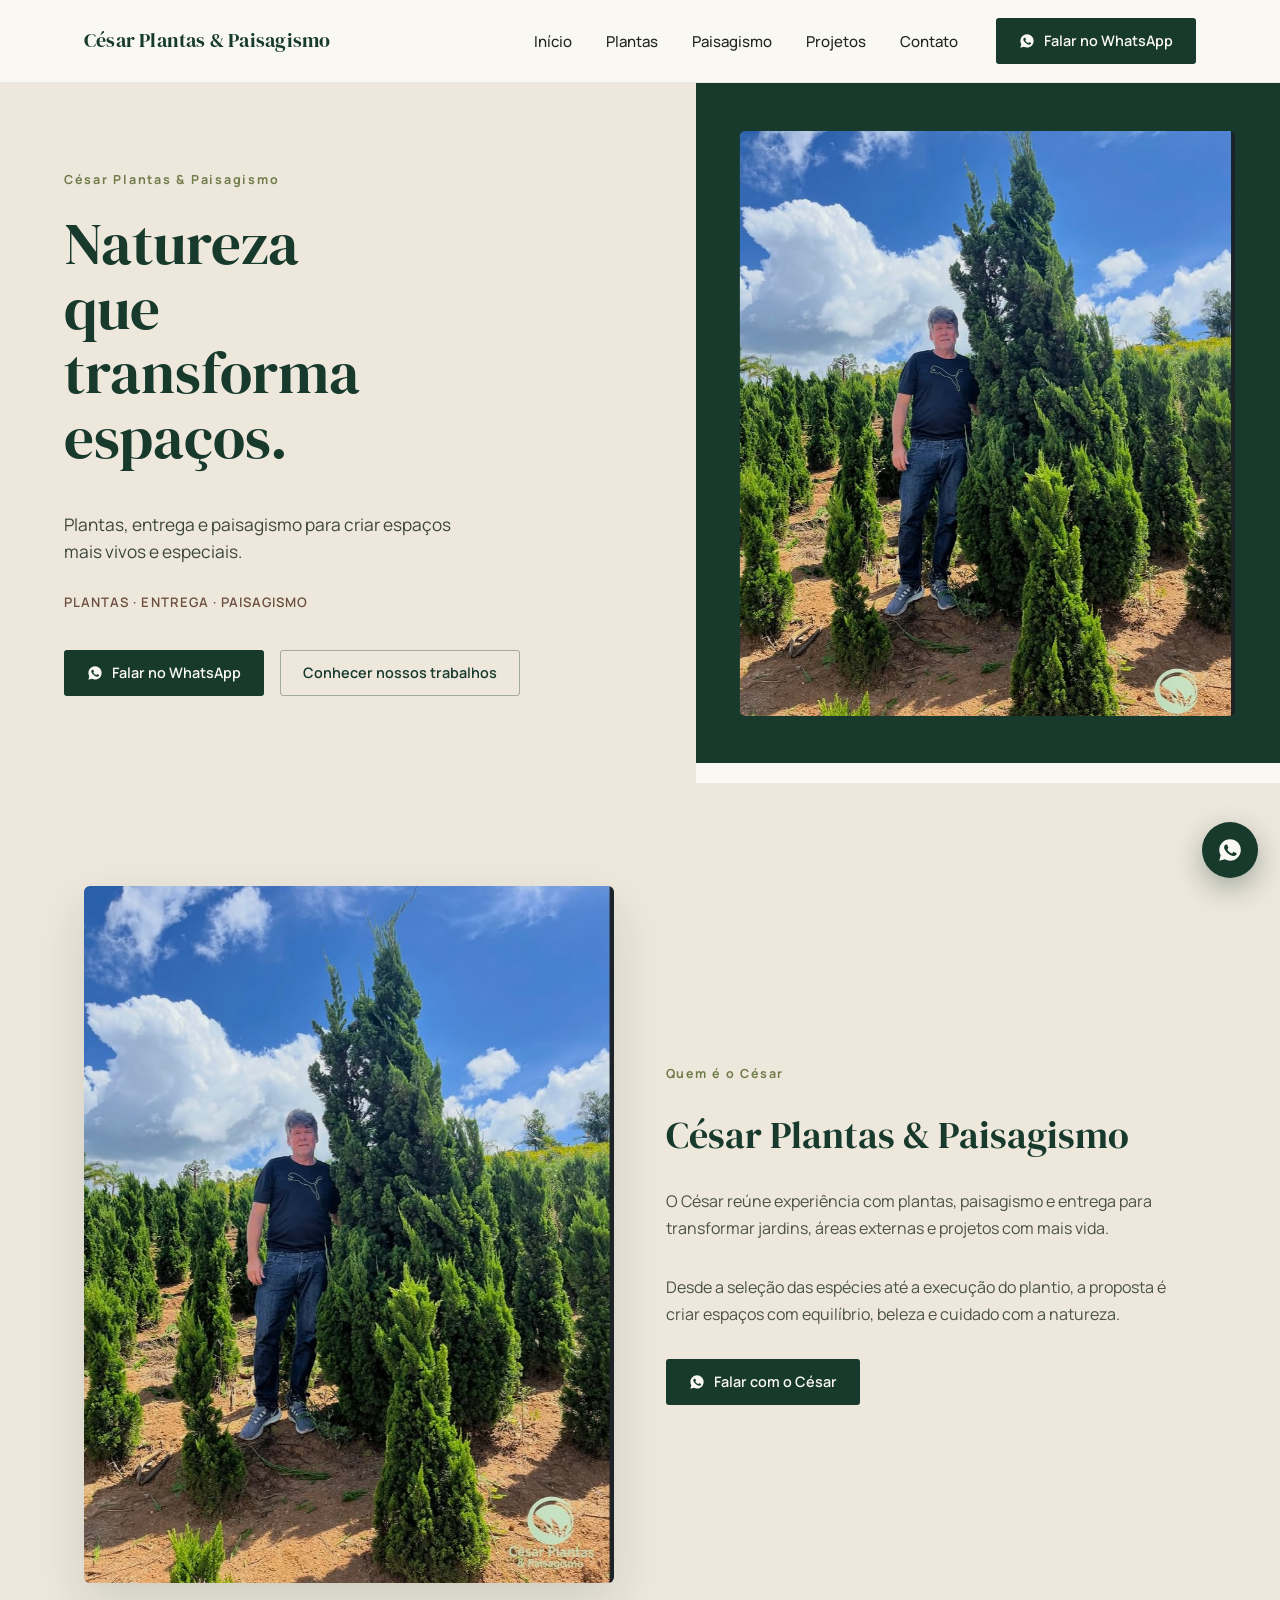
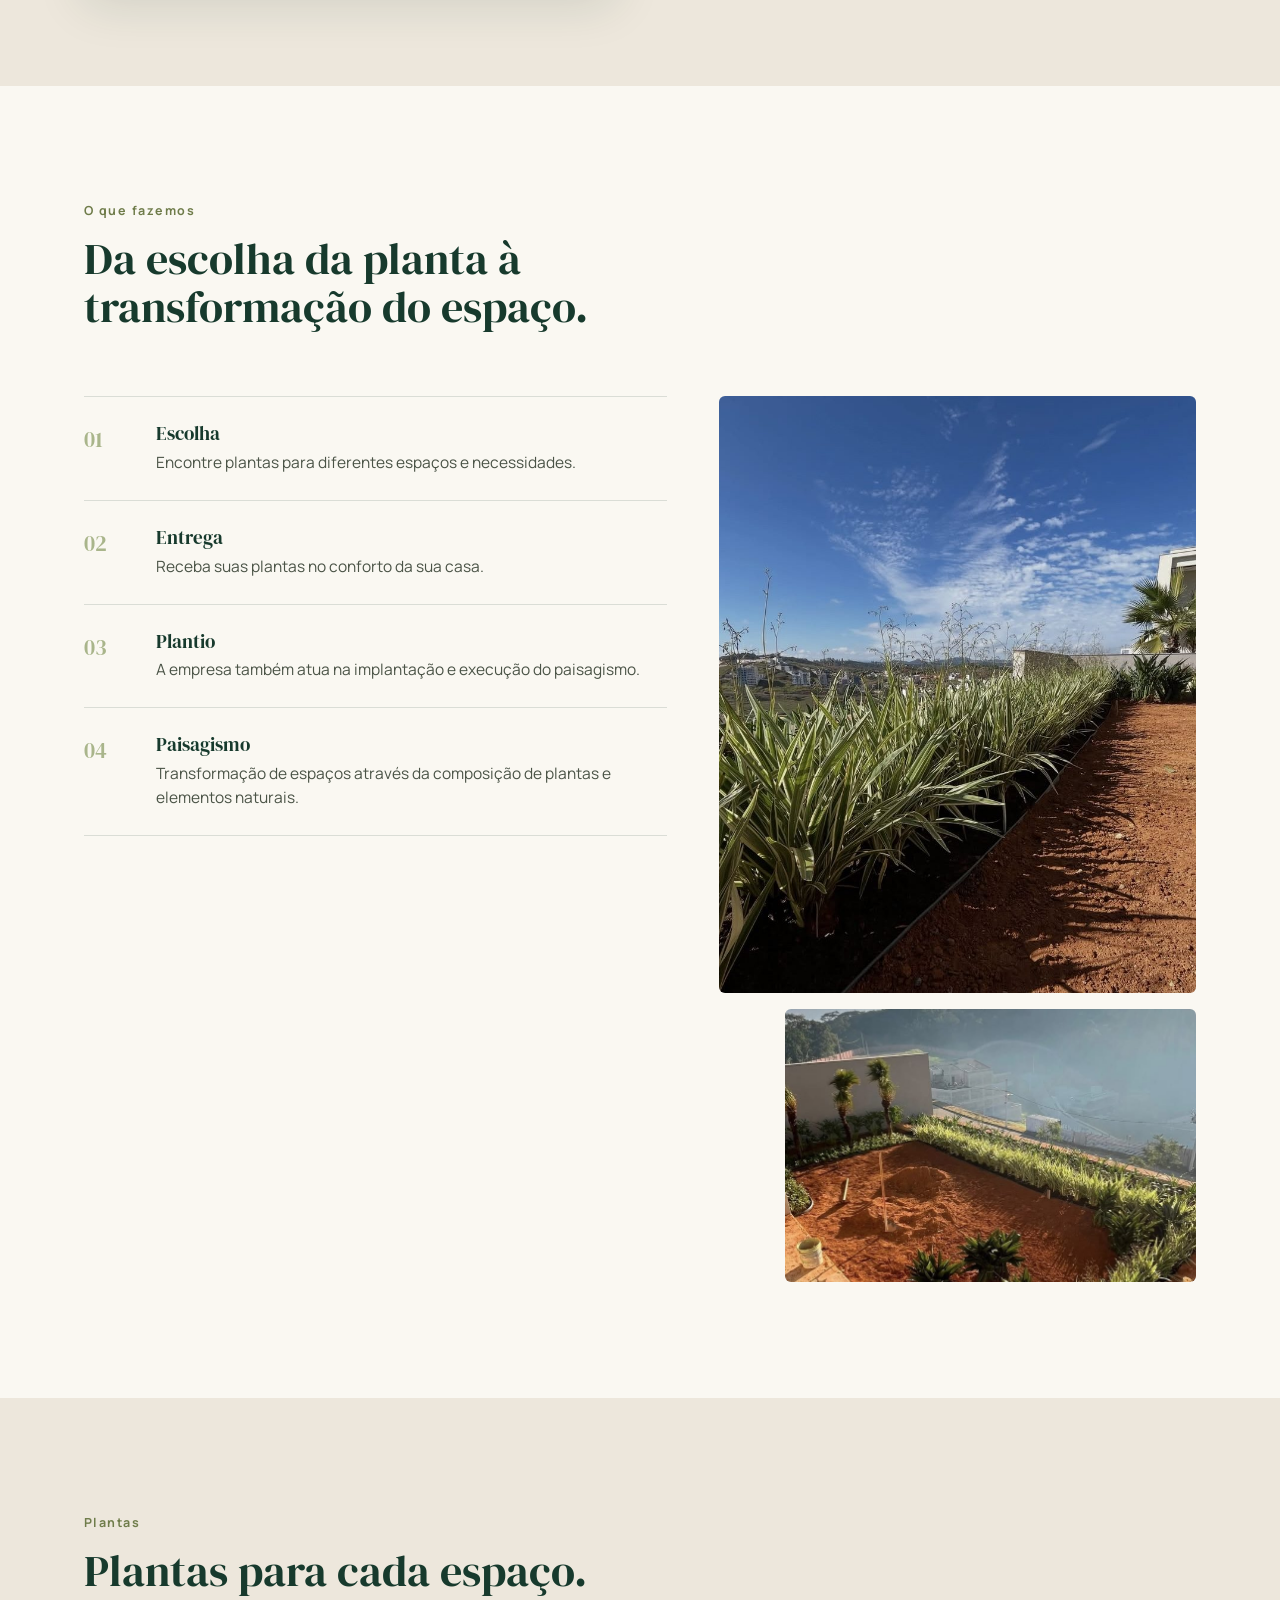
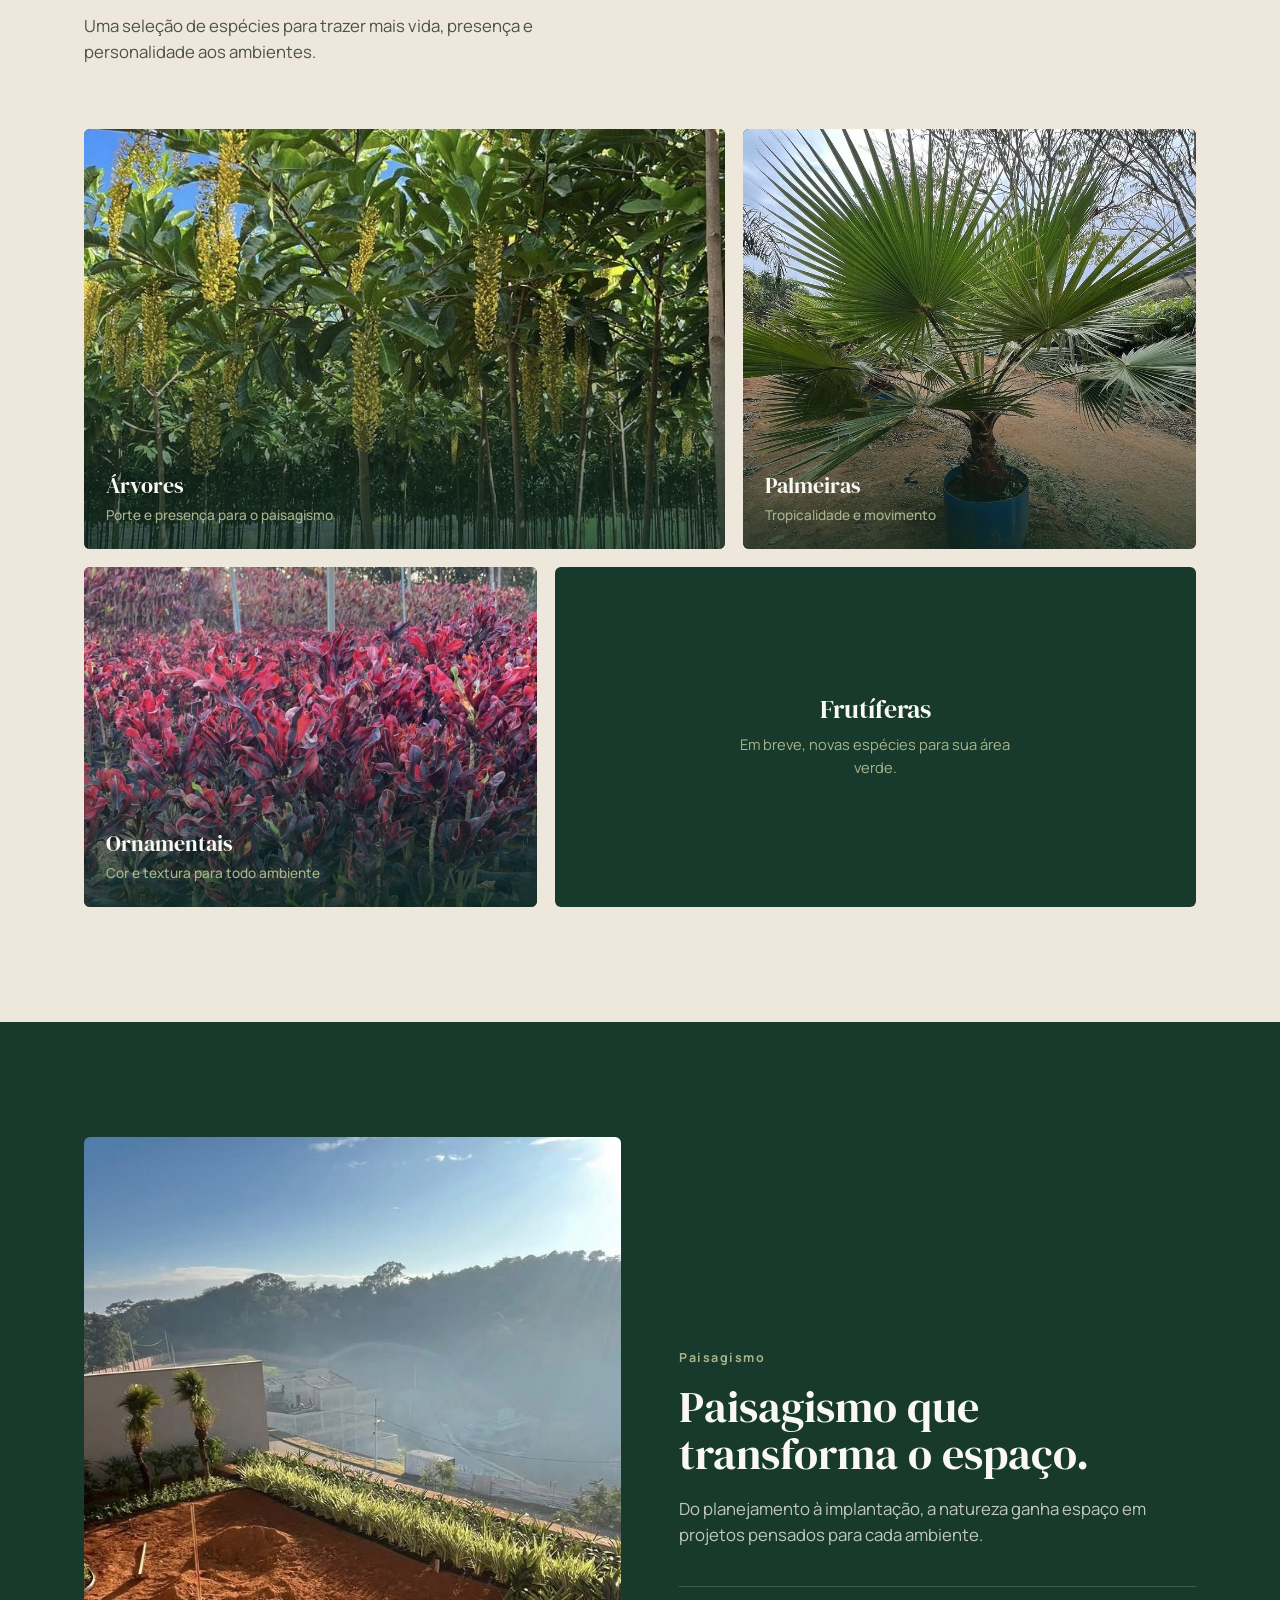
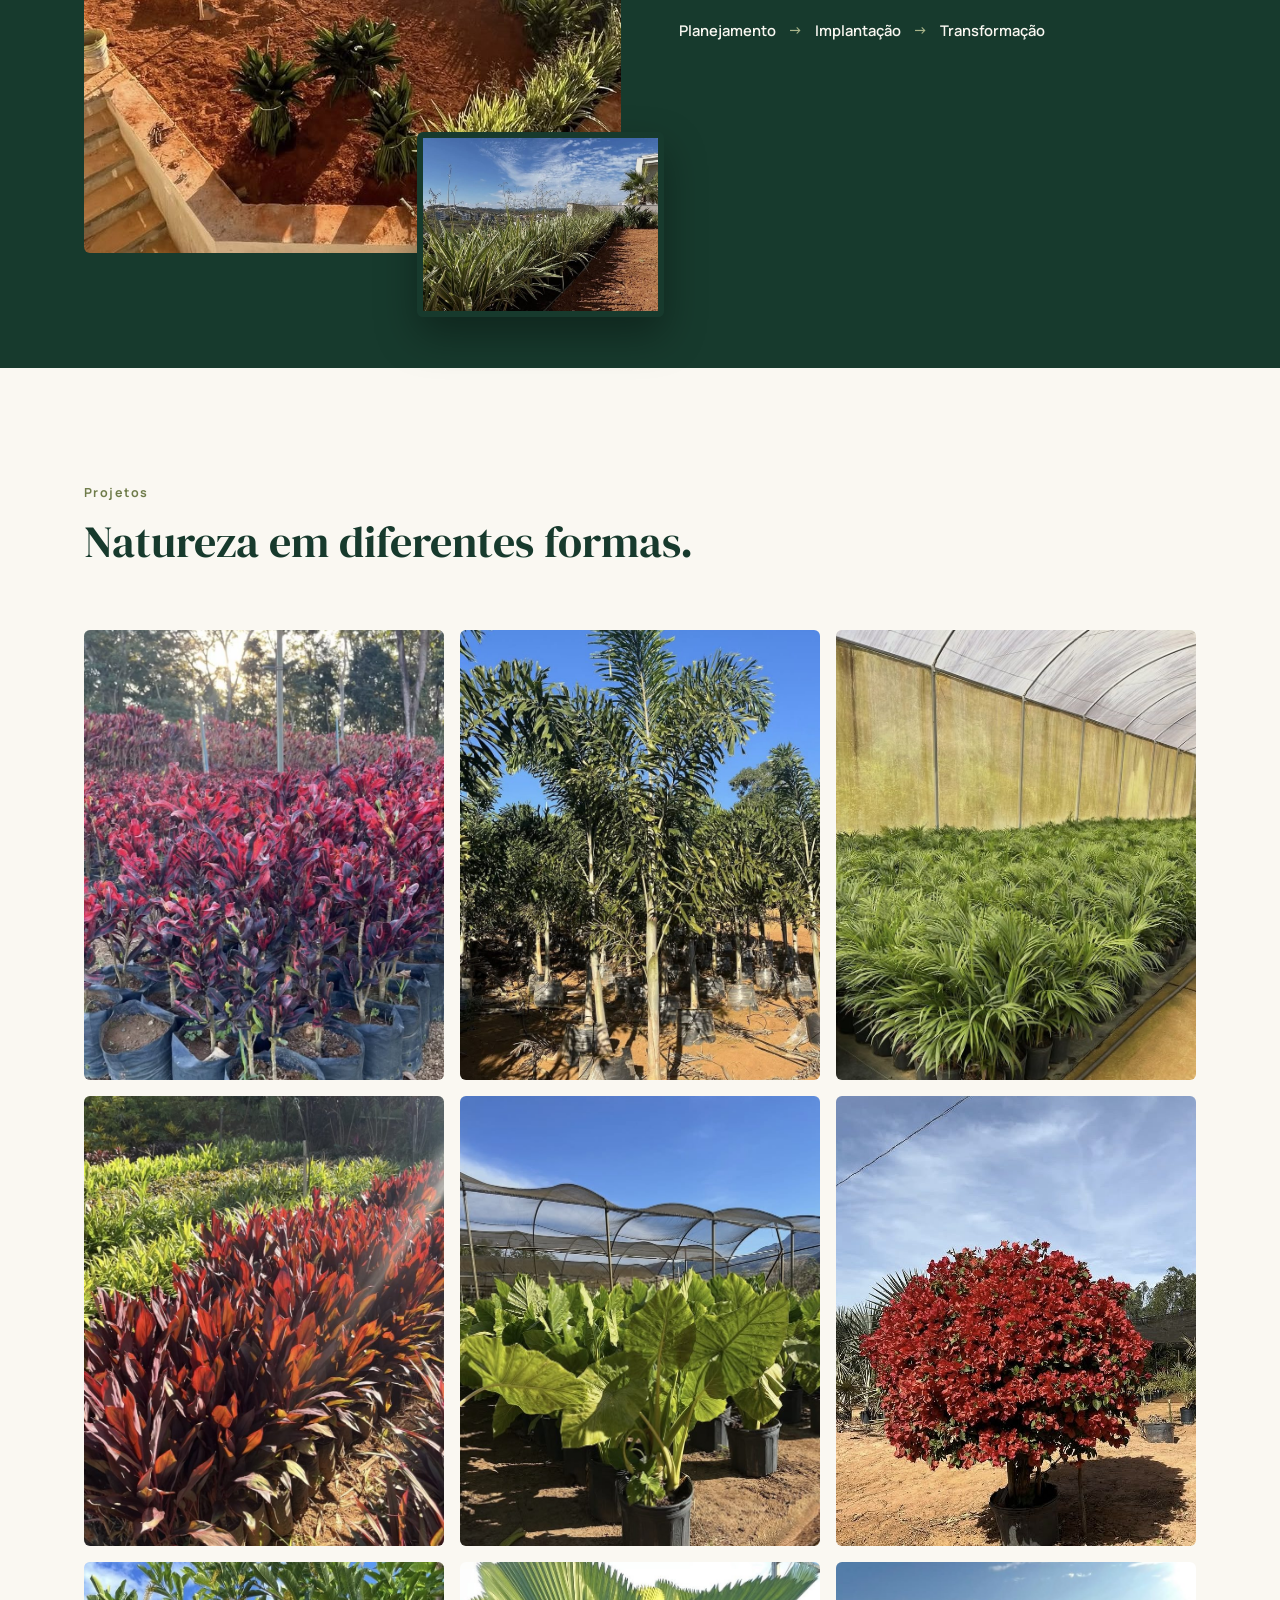
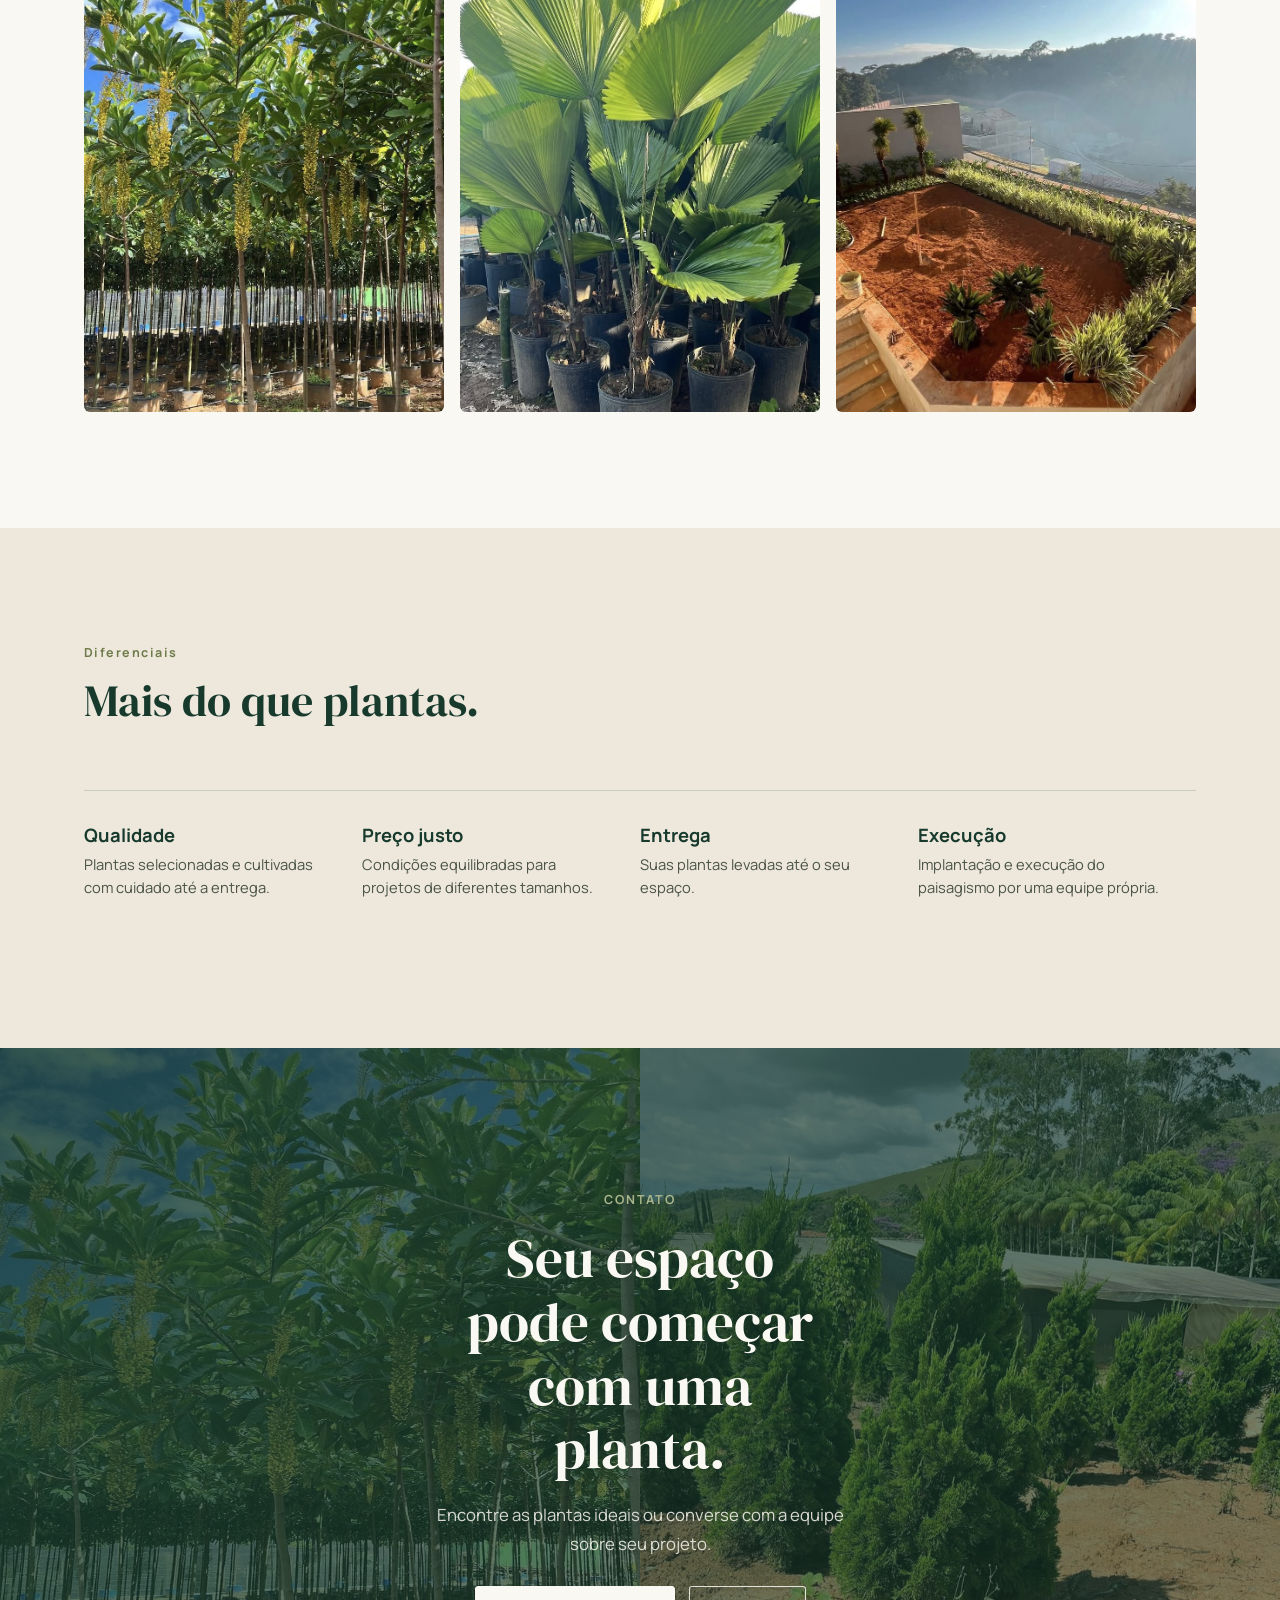
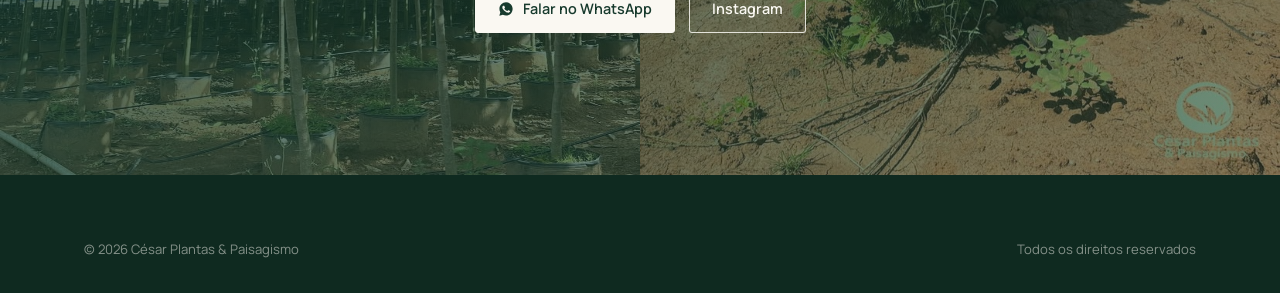
==== index.html @ 2ed9a4ab "diminuição da imagem" ====
<!DOCTYPE html>
<html lang="pt-BR">
<head>
<meta charset="UTF-8">
<meta name="viewport" content="width=device-width, initial-scale=1.0">
<title>César Plantas & Paisagismo | Plantas e Paisagismo</title>
<meta name="description" content="Plantas, entrega e paisagismo para criar espaços mais vivos. Árvores, palmeiras, ornamentais e execução de projetos de paisagismo.">

<meta property="og:title" content="César Plantas & Paisagismo">
<meta property="og:description" content="Plantas, entrega e paisagismo para criar espaços mais vivos e especiais.">
<meta property="og:type" content="website">
<meta property="og:image" content="img_e4966.jpg">

<link rel="icon" href="data:image/svg+xml,%3Csvg xmlns='http://www.w3.org/2000/svg' viewBox='0 0 100 100'%3E%3Crect width='100' height='100' rx='18' fill='%23173A2D'/%3E%3Cpath d='M50 78 C50 78 30 62 30 42 C30 30 38 22 50 22 C62 22 70 30 70 42 C70 62 50 78 50 78 Z' fill='%23EDE7DC'/%3E%3C/svg%3E">

<link rel="preconnect" href="https://fonts.googleapis.com">
<link rel="preconnect" href="https://fonts.gstatic.com" crossorigin>
<link href="https://fonts.googleapis.com/css2?family=DM+Serif+Display:ital@0;1&family=Manrope:wght@400;500;600;700&display=swap" rel="stylesheet">
<link rel="stylesheet" href="style.css">

</head>
<body>

<!-- ================= HEADER ================= -->
<header>
  <div class="wrap header-inner">
    <a href="#top" class="brand">César Plantas &amp; Paisagismo</a>
    <nav class="primary-nav">
      <div class="nav-links">
        <a href="#top">Início</a>
        <a href="#plantas">Plantas</a>
        <a href="#paisagismo">Paisagismo</a>
        <a href="#projetos">Projetos</a>
        <a href="#contato">Contato</a>
      </div>
      <div class="header-cta">
        <a class="btn btn-primary" href="https://wa.me/5500000000000" target="_blank" rel="noopener">
          <svg class="icon-wa" viewBox="0 0 24 24" fill="currentColor"><path d="M12.04 2C6.58 2 2.13 6.45 2.13 11.91c0 1.75.46 3.45 1.33 4.95L2.05 22l5.25-1.38a9.9 9.9 0 0 0 4.74 1.21h.01c5.46 0 9.91-4.45 9.91-9.91 0-2.65-1.03-5.14-2.9-7.01A9.82 9.82 0 0 0 12.04 2zm5.8 14.13c-.24.68-1.4 1.33-1.93 1.4-.49.07-1.11.1-1.79-.11a16.3 16.3 0 0 1-1.6-.6c-2.83-1.22-4.67-4.07-4.81-4.26-.14-.19-1.15-1.53-1.15-2.92 0-1.39.73-2.07.99-2.35.26-.28.57-.35.76-.35.19 0 .38 0 .55.01.18.01.41-.07.64.49.24.58.81 2 .88 2.14.07.14.12.31.02.5-.1.19-.15.31-.29.48-.14.17-.3.37-.43.5-.14.14-.29.3-.12.58.17.28.75 1.24 1.62 2.01 1.11.99 2.05 1.3 2.33 1.44.28.14.44.12.61-.07.17-.19.71-.83.9-1.11.19-.28.38-.24.63-.14.26.09 1.65.78 1.93.92.28.14.47.21.54.33.07.12.07.68-.17 1.36z"/></svg>
          Falar no WhatsApp
        </a>
      </div>
    </nav>
    <button class="hamburger" id="hamburgerBtn" aria-label="Abrir menu" aria-expanded="false">
      <span></span><span></span><span></span>
    </button>
  </div>
</header>

<div class="mobile-nav" id="mobileNav">
  <div class="mobile-nav-top">
    <span class="brand">César Plantas</span>
    <button class="close-x" id="closeNavBtn" aria-label="Fechar menu">&times;</button>
  </div>
  <a href="#top">Início</a>
  <a href="#plantas">Plantas</a>
  <a href="#paisagismo">Paisagismo</a>
  <a href="#projetos">Projetos</a>
  <a href="#contato">Contato</a>
  <a class="btn btn-primary" href="https://wa.me/5500000000000" target="_blank" rel="noopener">Falar no WhatsApp</a>
</div>

<!-- ================= HERO ================= -->
<div id="top" class="hero">
  <div class="hero-content">
    <div class="hero-eyebrow">César Plantas &amp; Paisagismo</div>
    <h1>Natureza que transforma espaços.</h1>
    <p class="hero-sub">Plantas, entrega e paisagismo para criar espaços mais vivos e especiais.</p>
    <div class="hero-services">PLANTAS · ENTREGA · PAISAGISMO</div>
    <div class="hero-btns">
      <a class="btn btn-primary" href="https://wa.me/5500000000000" target="_blank" rel="noopener">
        <svg class="icon-wa" viewBox="0 0 24 24" fill="currentColor"><path d="M12.04 2C6.58 2 2.13 6.45 2.13 11.91c0 1.75.46 3.45 1.33 4.95L2.05 22l5.25-1.38a9.9 9.9 0 0 0 4.74 1.21h.01c5.46 0 9.91-4.45 9.91-9.91 0-2.65-1.03-5.14-2.9-7.01A9.82 9.82 0 0 0 12.04 2zm5.8 14.13c-.24.68-1.4 1.33-1.93 1.4-.49.07-1.11.1-1.79-.11a16.3 16.3 0 0 1-1.6-.6c-2.83-1.22-4.67-4.07-4.81-4.26-.14-.19-1.15-1.53-1.15-2.92 0-1.39.73-2.07.99-2.35.26-.28.57-.35.76-.35.19 0 .38 0 .55.01.18.01.41-.07.64.49.24.58.81 2 .88 2.14.07.14.12.31.02.5-.1.19-.15.31-.29.48-.14.17-.3.37-.43.5-.14.14-.29.3-.12.58.17.28.75 1.24 1.62 2.01 1.11.99 2.05 1.3 2.33 1.44.28.14.44.12.61-.07.17-.19.71-.83.9-1.11.19-.28.38-.24.63-.14.26.09 1.65.78 1.93.92.28.14.47.21.54.33.07.12.07.68-.17 1.36z"/></svg>
        Falar no WhatsApp
      </a>
      <a class="btn btn-ghost" href="#projetos">Conhecer nossos trabalhos</a>
    </div>
  </div>
  <div class="hero-media">
    <a class="hero-image-link" href="#quem-e-cesar" aria-label="Quem é o César">
      <img src="images/IMG_E4975.JPG" alt="Estufa com plantas ornamentais de folhagem grande, cultivadas pela César Plantas" loading="eager" fetchpriority="high">
    </a>
  </div>
</div>

<section class="cesar-story" id="quem-e-cesar">
  <div class="wrap story-grid">
    <div class="story-media reveal">
      <img src="images/IMG_E4975.JPG" alt="César Plantas & Paisagismo" loading="lazy">
    </div>
    <div class="story-copy reveal">
      <span class="section-label">Quem é o César</span>
      <h2>César Plantas &amp; Paisagismo</h2>
      <p>O César reúne experiência com plantas, paisagismo e entrega para transformar jardins, áreas externas e projetos com mais vida.</p>
      <p>Desde a seleção das espécies até a execução do plantio, a proposta é criar espaços com equilíbrio, beleza e cuidado com a natureza.</p>
      <a class="btn btn-primary" href="https://wa.me/5500000000000" target="_blank" rel="noopener">
        <svg class="icon-wa" viewBox="0 0 24 24" fill="currentColor"><path d="M12.04 2C6.58 2 2.13 6.45 2.13 11.91c0 1.75.46 3.45 1.33 4.95L2.05 22l5.25-1.38a9.9 9.9 0 0 0 4.74 1.21h.01c5.46 0 9.91-4.45 9.91-9.91 0-2.65-1.03-5.14-2.9-7.01A9.82 9.82 0 0 0 12.04 2zm5.8 14.13c-.24.68-1.4 1.33-1.93 1.4-.49.07-1.11.1-1.79-.11a16.3 16.3 0 0 1-1.6-.6c-2.83-1.22-4.67-4.07-4.81-4.26-.14-.19-1.15-1.53-1.15-2.92 0-1.39.73-2.07.99-2.35.26-.28.57-.35.76-.35.19 0 .38 0 .55.01.18.01.41-.07.64.49.24.58.81 2 .88 2.14.07.14.12.31.02.5-.1.19-.15.31-.29.48-.14.17-.3.37-.43.5-.14.14-.29.3-.12.58.17.28.75 1.24 1.62 2.01 1.11.99 2.05 1.3 2.33 1.44.28.14.44.12.61-.07.17-.19.71-.83.9-1.11.19-.28.38-.24.63-.14.26.09 1.65.78 1.93.92.28.14.47.21.54.33.07.12.07.68-.17 1.36z"/></svg>
        Falar com o César
      </a>
    </div>
  </div>
</section>

<!-- ================= O QUE FAZEMOS ================= -->
<section class="process" id="processo">
  <div class="wrap">
    <div class="section-head reveal">
      <div class="section-label">O que fazemos</div>
      <h2>Da escolha da planta à transformação do espaço.</h2>
    </div>
    <div class="process-grid">
      <div class="process-steps reveal">
        <div class="process-step">
          <span class="process-num">01</span>
          <div>
            <h3>Escolha</h3>
            <p>Encontre plantas para diferentes espaços e necessidades.</p>
          </div>
        </div>
        <div class="process-step">
          <span class="process-num">02</span>
          <div>
            <h3>Entrega</h3>
            <p>Receba suas plantas no conforto da sua casa.</p>
          </div>
        </div>
        <div class="process-step">
          <span class="process-num">03</span>
          <div>
            <h3>Plantio</h3>
            <p>A empresa também atua na implantação e execução do paisagismo.</p>
          </div>
        </div>
        <div class="process-step">
          <span class="process-num">04</span>
          <div>
            <h3>Paisagismo</h3>
            <p>Transformação de espaços através da composição de plantas e elementos naturais.</p>
          </div>
        </div>
      </div>
      <div class="process-media reveal">
        <div class="pm-a img-frame">
          <img src="images/img_e4965.jpg" alt="Fileira de plantas ornamentais recém-plantadas em canteiro de terra vermelha" loading="lazy">
        </div>
        <div class="pm-b img-frame">
          <img src="images/img_e4964.jpg" alt="Terreno em obra recebendo o plantio inicial de um projeto de paisagismo" loading="lazy">
        </div>
      </div>
    </div>
  </div>
</section>

<!-- ================= PLANTAS ================= -->
<section class="plants" id="plantas">
  <div class="wrap">
    <div class="section-head reveal">
      <div class="section-label">Plantas</div>
      <h2>Plantas para cada espaço.</h2>
      <p>Uma seleção de espécies para trazer mais vida, presença e personalidade aos ambientes.</p>
    </div>
    <div class="plants-grid reveal">
      <a class="plant-card plant-card--arvores" href="#contato">
        <div class="pc-img"><img src="images/img_e4968.jpg" alt="Árvores em formação, cultivadas em viveiro, com flores amareladas" loading="lazy"></div>
        <div class="pc-scrim"></div>
        <div class="pc-label"><h3>Árvores</h3><span>Porte e presença para o paisagismo</span></div>
      </a>
      <a class="plant-card plant-card--palmeiras" href="#contato">
        <div class="pc-img"><img src="images/IMG_E4978.JPG" alt="Palmeira-leque de grande porte cultivada em vaso" loading="lazy"></div>
        <div class="pc-scrim"></div>
        <div class="pc-label"><h3>Palmeiras</h3><span>Tropicalidade e movimento</span></div>
      </a>
      <a class="plant-card plant-card--ornamentais" href="#contato">
        <div class="pc-img"><img src="images/img_e4969.jpg" alt="Arbusto ornamental com folhagem vermelha densa" loading="lazy"></div>
        <div class="pc-scrim"></div>
        <div class="pc-label"><h3>Ornamentais</h3><span>Cor e textura para todo ambiente</span></div>
      </a>
      <div class="plant-card plant-card--frutiferas">
        <div class="frutiferas-inner">
          <h3>Frutíferas</h3>
          <p>Em breve, novas espécies para sua área verde.</p>
        </div>
      </div>
    </div>
  </div>
</section>

<!-- ================= PAISAGISMO ================= -->
<section class="landscaping" id="paisagismo">
  <div class="wrap">
    <div class="land-grid">
      <div class="land-media reveal">
        <div class="lm-main img-frame">
          <img src="images/img_e4964.jpg" alt="Implantação de projeto de paisagismo em terreno com canteiros de terra vermelha" loading="lazy">
        </div>
        <div class="lm-sub img-frame">
          <img src="images/img_e4965.jpg" alt="Plantas ornamentais recém-implantadas em fileira" loading="lazy">
        </div>
      </div>
      <div class="land-text reveal">
        <div class="section-label">Paisagismo</div>
        <h2>Paisagismo que transforma o espaço.</h2>
        <p>Do planejamento à implantação, a natureza ganha espaço em projetos pensados para cada ambiente.</p>
        <div class="sequence">
          <span>Planejamento</span><span class="arrow">→</span>
          <span>Implantação</span><span class="arrow">→</span>
          <span>Transformação</span>
        </div>
      </div>
    </div>
  </div>
</section>

<!-- ================= PROJETOS / GALERIA ================= -->
<section class="gallery" id="projetos">
  <div class="wrap">
    <div class="section-head reveal">
      <div class="section-label">Projetos</div>
      <h2>Natureza em diferentes formas.</h2>
    </div>
    <div class="gallery-grid reveal">
      <div class="g-item g1" data-full="images/img_e4969.jpg"><img src="images/img_e4969.jpg" alt="Canteiro de plantas ornamentais com folhagem vermelha e roxa" loading="lazy"></div>
      <div class="g-item g2" data-full="images/img_e4972.jpg"><img src="images/img_e4972.jpg" alt="Fileiras de palmeiras de grande porte em viveiro" loading="lazy"></div>
      <div class="g-item g3" data-full="images/img_e4967.jpg"><img src="images/img_e4967.jpg" alt="Palmeiras jovens cultivadas em estufa" loading="lazy"></div>
      <div class="g-item g4" data-full="images/img_e4971.jpg"><img src="images/img_e4971.jpg" alt="Detalhe de plantas ornamentais de folhagem vermelha" loading="lazy"></div>
      <div class="g-item g5" data-full="images/img_e4966.jpg"><img src="images/img_e4966.jpg" alt="Estufa com plantas de folhagem grande" loading="lazy"></div>
      <div class="g-item g6" data-full="images/img_e4973.jpg"><img src="images/img_e4973.jpg" alt="Arbusto com folhagem vermelha em destaque" loading="lazy"></div>
      <div class="g-item g7" data-full="images/img_e4968.jpg"><img src="images/img_e4968.jpg" alt="Paisagismo com folhagem verde e arquitetura botânica" loading="lazy"></div>
      <div class="g-item g8" data-full="images/img_e4970.jpg"><img src="images/img_e4970.jpg" alt="Jardim com plantas ornamentais em composição natural" loading="lazy"></div>
      <div class="g-item g9" data-full="images/img_e4964.jpg"><img src="images/img_e4964.jpg" alt="Plantio ornamental com folhas e textura verde" loading="lazy"></div>
    </div>
  </div>
</section>

<!-- ================= DIFERENCIAIS ================= -->
<section class="diff">
  <div class="wrap">
    <div class="section-head reveal">
      <div class="section-label">Diferenciais</div>
      <h2>Mais do que plantas.</h2>
    </div>
    <div class="diff-grid reveal">
      <div class="diff-item">
        <h3>Qualidade</h3>
        <p>Plantas selecionadas e cultivadas com cuidado até a entrega.</p>
      </div>
      <div class="diff-item">
        <h3>Preço justo</h3>
        <p>Condições equilibradas para projetos de diferentes tamanhos.</p>
      </div>
      <div class="diff-item">
        <h3>Entrega</h3>
        <p>Suas plantas levadas até o seu espaço.</p>
      </div>
      <div class="diff-item">
        <h3>Execução</h3>
        <p>Implantação e execução do paisagismo por uma equipe própria.</p>
      </div>
    </div>
  </div>
</section>

<!-- ================= CTA FINAL ================= -->
<section class="cta-final" id="contato">
  <div class="cta-frame reveal">
    <div class="cta-content">
      <span class="section-label">Contato</span>
      <h2>Seu espaço pode começar com uma planta.</h2>
      <p class="cta-text">Encontre as plantas ideais ou converse com a equipe sobre seu projeto.</p>
      <div class="cta-actions">
        <a class="btn btn-light" href="https://wa.me/5500000000000" target="_blank" rel="noopener">
          <svg class="icon-wa" viewBox="0 0 24 24" fill="currentColor"><path d="M12.04 2C6.58 2 2.13 6.45 2.13 11.91c0 1.75.46 3.45 1.33 4.95L2.05 22l5.25-1.38a9.9 9.9 0 0 0 4.74 1.21h.01c5.46 0 9.91-4.45 9.91-9.91 0-2.65-1.03-5.14-2.9-7.01A9.82 9.82 0 0 0 12.04 2zm5.8 14.13c-.24.68-1.4 1.33-1.93 1.4-.49.07-1.11.1-1.79-.11a16.3 16.3 0 0 1-1.6-.6c-2.83-1.22-4.67-4.07-4.81-4.26-.14-.19-1.15-1.53-1.15-2.92 0-1.39.73-2.07.99-2.35.26-.28.57-.35.76-.35.19 0 .38 0 .55.01.18.01.41-.07.64.49.24.58.81 2 .88 2.14.07.14.12.31.02.5-.1.19-.15.31-.29.48-.14.17-.3.37-.43.5-.14.14-.29.3-.12.58.17.28.75 1.24 1.62 2.01 1.11.99 2.05 1.3 2.33 1.44.28.14.44.12.61-.07.17-.19.71-.83.9-1.11.19-.28.38-.24.63-.14.26.09 1.65.78 1.93.92.28.14.47.21.54.33.07.12.07.68-.17 1.36z"/></svg>
          Falar no WhatsApp
        </a>
        <a class="btn btn-outline-light" href="https://instagram.com/cesarplantas.paisagismo" target="_blank" rel="noopener">
          Instagram
        </a>
      </div>
    </div>
  </div>
</section>

<!-- ================= FOOTER ================= -->
<footer>
  <div class="wrap">
    <div class="footer-bottom">
      <span>© <span id="year"></span> César Plantas &amp; Paisagismo</span>
      <span>Todos os direitos reservados</span>
    </div>
  </div>
</footer>

<!-- WhatsApp floating button -->
<a class="wa-float" href="https://wa.me/5500000000000" target="_blank" rel="noopener" aria-label="Falar no WhatsApp">
  <svg viewBox="0 0 24 24" fill="#FAF8F2"><path d="M12.04 2C6.58 2 2.13 6.45 2.13 11.91c0 1.75.46 3.45 1.33 4.95L2.05 22l5.25-1.38a9.9 9.9 0 0 0 4.74 1.21h.01c5.46 0 9.91-4.45 9.91-9.91 0-2.65-1.03-5.14-2.9-7.01A9.82 9.82 0 0 0 12.04 2zm5.8 14.13c-.24.68-1.4 1.33-1.93 1.4-.49.07-1.11.1-1.79-.11a16.3 16.3 0 0 1-1.6-.6c-2.83-1.22-4.67-4.07-4.81-4.26-.14-.19-1.15-1.53-1.15-2.92 0-1.39.73-2.07.99-2.35.26-.28.57-.35.76-.35.19 0 .38 0 .55.01.18.01.41-.07.64.49.24.58.81 2 .88 2.14.07.14.12.31.02.5-.1.19-.15.31-.29.48-.14.17-.3.37-.43.5-.14.14-.29.3-.12.58.17.28.75 1.24 1.62 2.01 1.11.99 2.05 1.3 2.33 1.44.28.14.44.12.61-.07.17-.19.71-.83.9-1.11.19-.28.38-.24.63-.14.26.09 1.65.78 1.93.92.28.14.47.21.54.33.07.12.07.68-.17 1.36z"/></svg>
</a>

<!-- Lightbox -->
<div class="lightbox" id="lightbox">
  <button class="lightbox-close" id="lightboxClose" aria-label="Fechar">&times;</button>
  <img id="lightboxImg" src="" alt="">
</div>



  <script src="script.js"></script>
</body>
</html>
---- style.css ----
:root{
    --verde-profundo:#173A2D;
    --verde-profundo-2:#0F2A20;
    --oliva:#6F7C4A;
    --areia:#EDE7DC;
    --off-white:#FAF8F2;
    --marrom:#6B4E3D;
    --verde-claro:#A9B58B;
    --ink:#20281F;

    --serif: "DM Serif Display", Georgia, serif;
    --sans: "Manrope", -apple-system, BlinkMacSystemFont, sans-serif;

    --container: 1240px;
    --pad: clamp(20px, 5vw, 64px);
    --radius: 6px;
    --ease: cubic-bezier(.22,.61,.36,1);
  }

  *{box-sizing:border-box;}
  html{scroll-behavior:smooth;}
  body{
    margin:0;
    background:var(--off-white);
    color:var(--ink);
    font-family:var(--sans);
    font-weight:400;
    line-height:1.55;
    -webkit-font-smoothing:antialiased;
    overflow-x:hidden;
  }
  img{max-width:100%;display:block;}
  a{color:inherit;text-decoration:none;}
  button{font-family:inherit;cursor:pointer;}

  h1,h2,h3{
    font-family:var(--serif);
    font-weight:400;
    line-height:1.1;
    margin:0;
    color:var(--verde-profundo);
  }

  .wrap{max-width:var(--container);margin:0 auto;padding-left:var(--pad);padding-right:var(--pad);}

  @media (prefers-reduced-motion: reduce){
    *{animation-duration:0.001ms !important; animation-iteration-count:1 !important; transition-duration:0.001ms !important; scroll-behavior:auto !important;}
  }

  :focus-visible{outline:2px solid var(--oliva); outline-offset:3px;}

  /* ---------- Reveal-on-scroll ---------- */
  .reveal{opacity:0; transform:translateY(18px); transition:opacity .8s var(--ease), transform .8s var(--ease);}
  .reveal.in{opacity:1; transform:translateY(0);}

  /* ---------- Header ---------- */
  header{
    position:sticky; top:0; z-index:50;
    background:rgba(250,248,242,0.88);
    backdrop-filter:blur(10px);
    -webkit-backdrop-filter:blur(10px);
    border-bottom:1px solid rgba(23,58,45,0.08);
  }
  .header-inner{
    display:flex; align-items:center; justify-content:space-between;
    padding-top:18px; padding-bottom:18px;
  }
  .brand{
    font-family:var(--serif);
    font-size:1.28rem;
    color:var(--verde-profundo);
    letter-spacing:0.01em;
    white-space:nowrap;
  }
  nav.primary-nav{display:flex; align-items:center; gap:38px;}
  nav.primary-nav .nav-links a{
    font-size:0.94rem; font-weight:500; color:var(--ink);
    position:relative; padding:4px 0;
  }
  nav.primary-nav .nav-links a::after{
    content:""; position:absolute; left:0; right:0; bottom:0; height:1px;
    background:var(--oliva); transform:scaleX(0); transform-origin:left;
    transition:transform .35s var(--ease);
  }
  nav.primary-nav .nav-links a:hover::after{transform:scaleX(1);}
  .nav-links{display:flex; gap:34px;}
  .btn{
    display:inline-flex; align-items:center; gap:9px;
    font-size:0.9rem; font-weight:600;
    padding:11px 22px;
    border-radius:3px;
    transition:background .3s var(--ease), color .3s var(--ease), transform .3s var(--ease);
    white-space:nowrap;
    border:1px solid transparent;
  }
  .btn-primary{background:var(--verde-profundo); color:var(--off-white);}
  .btn-primary:hover{background:var(--verde-profundo-2); transform:translateY(-1px);}
  .btn-ghost{border-color:rgba(23,58,45,0.35); color:var(--verde-profundo);}
  .btn-ghost:hover{border-color:var(--verde-profundo); background:rgba(23,58,45,0.05);}
  .btn-outline-light{border-color:rgba(250,248,242,0.4); color:var(--off-white);}
  .btn-outline-light:hover{background:rgba(250,248,242,0.1); border-color:var(--off-white);}
  .icon-wa{width:16px; height:16px; flex-shrink:0;}

  .header-cta{display:flex; align-items:center; gap:28px;}

  .hamburger{
    display:none; background:none; border:none; padding:8px;
    flex-direction:column; gap:5px;
  }
  .hamburger span{width:22px; height:1.5px; background:var(--verde-profundo); display:block; transition:transform .3s, opacity .3s;}

  .mobile-nav{
    display:none;
    position:fixed; inset:0; z-index:60;
    background:var(--off-white);
    padding:24px var(--pad);
    flex-direction:column;
    transform:translateX(100%);
    transition:transform .4s var(--ease);
  }
  .mobile-nav.open{transform:translateX(0);}
  .mobile-nav-top{display:flex; justify-content:space-between; align-items:center; margin-bottom:48px;}
  .mobile-nav > a:not(.btn){
    font-family:var(--serif); font-size:1.8rem; color:var(--verde-profundo);
    padding:14px 0; border-bottom:1px solid rgba(23,58,45,0.1);
    display:block;
  }
  .mobile-nav .btn.btn-primary{margin-top:28px; justify-content:center; color:var(--off-white);}
  .close-x{background:none;border:none;font-size:1.6rem;color:var(--verde-profundo);line-height:1;padding:8px;}

  /* ---------- Hero ---------- */
  .hero{
    display:grid;
    grid-template-columns: minmax(460px, 1fr) minmax(340px, 0.84fr);
    align-items:stretch;
    min-height:clamp(560px, calc(100vh - 74px), 700px);
  }
  .hero-content{
    background:var(--areia);
    display:flex; flex-direction:column; justify-content:center;
    padding:clamp(40px,6vw,96px) var(--pad);
  }
  .hero-eyebrow{
    font-size:0.78rem; font-weight:700; letter-spacing:0.14em;
    color:var(--oliva); margin-bottom:22px;
  }
  .hero-content h1{
    font-size:clamp(2.6rem, 4.6vw, 4rem);
    max-width:11ch;
    margin-bottom:24px;
    color:var(--verde-profundo);
  }
  .hero-sub{
    font-size:1.08rem; color:#3c463b; max-width:38ch; margin-bottom:26px;
  }
  .hero-services{
    font-size:0.82rem; font-weight:600; letter-spacing:0.08em;
    color:var(--marrom); margin-bottom:38px;
  }
  .hero-btns{display:flex; gap:16px; flex-wrap:wrap;}
  .hero-media{
    position:relative;
    overflow:hidden;
    background:var(--verde-profundo);
    min-height:420px;
    max-height:680px;
    display:flex;
    align-items:center;
    justify-content:center;
    padding:clamp(14px,2vw,30px);
  }
  .hero-image-link{
    display:block;
    width:100%;
    height:100%;
    min-height:360px;
    overflow:hidden;
    border-radius:var(--radius);
  }
  .hero-media img{
    width:100%; height:100%; object-fit:cover;
    object-position:center center;
    transform:scale(0.93);
    border-radius:var(--radius);
  }

  .cesar-story {
    background: var(--areia);
    padding: clamp(70px, 8vw, 110px) 0;
  }

  .story-grid {
    display: grid;
    grid-template-columns: 1fr 1fr;
    gap: clamp(30px, 4vw, 56px);
    align-items: center;
  }

  .story-media {
    overflow: hidden;
    border-radius: var(--radius);
    box-shadow: 0 20px 50px rgba(23,58,45,0.14);
  }

  .story-media img {
    width: 100%;
    height: 100%;
    min-height: 380px;
    display: block;
    object-fit: cover;
  }

  .story-copy {
    display: flex;
    flex-direction: column;
    align-items: flex-start;
    justify-content: center;
  }

  .story-copy .section-label {
    color: var(--oliva);
  }

  .story-copy h2 {
    color: var(--verde-profundo);
    font-size: clamp(2rem, 3vw, 2.8rem);
    margin: 14px 0 16px;
  }

  .story-copy p {
    color: #4a5346;
    font-size: 1rem;
    line-height: 1.7;
    max-width: 56ch;
    margin-bottom: 16px;
  }

  .story-copy .btn {
    margin-top: 14px;
  }

  /* ---------- Section shells ---------- */
  section{padding:clamp(70px, 9vw, 130px) 0;}
  .section-head{max-width:640px; margin-bottom:clamp(40px,5vw,68px);}
  .section-label{
    font-size:0.78rem; font-weight:700; letter-spacing:0.12em;
    color:var(--oliva); margin-bottom:16px;
  }
  .section-head h2{font-size:clamp(2rem, 3.4vw, 2.9rem); margin-bottom:16px;}
  .section-head p{font-size:1.05rem; color:#4a5346; max-width:52ch;}

  /* ---------- O que fazemos ---------- */
  .process{background:var(--off-white);}
  .process-grid{
    display:grid;
    grid-template-columns: 1.1fr 0.9fr;
    gap:clamp(28px,4vw,56px);
    align-items:start;
  }
  .process-steps{display:flex; flex-direction:column;}
  .process-step{
    display:grid; grid-template-columns:52px 1fr;
    gap:20px; padding:26px 0;
    border-top:1px solid rgba(23,58,45,0.14);
  }
  .process-step:last-child{border-bottom:1px solid rgba(23,58,45,0.14);}
  .process-num{
    font-family:var(--serif); font-size:1.4rem; color:var(--verde-claro);
  }
  .process-step h3{font-size:1.18rem; margin-bottom:6px; color:var(--verde-profundo);}
  .process-step p{margin:0; font-size:0.97rem; color:#4a5346;}
  .process-media{
    position:relative;
    display:grid;
    gap:16px;
  }
  .process-media .pm-a{
    aspect-ratio:4/5; overflow:hidden; border-radius:var(--radius);
  }
  .process-media .pm-b{
    aspect-ratio:3/2; overflow:hidden; border-radius:var(--radius);
    margin-left:14%;
    width:86%;
  }
  .process-media img{width:100%; height:100%; object-fit:cover; transition:transform .8s var(--ease);}
  .img-frame:hover img{transform:scale(1.045);}

  /* ---------- Plantas ---------- */
  .plants{background:var(--areia);}
  .plants-grid{
    display:grid;
    grid-template-columns: repeat(12, 1fr);
    gap:18px;
  }
  .plant-card{
    position:relative;
    border-radius:var(--radius);
    overflow:hidden;
    background:var(--verde-profundo);
    display:flex; flex-direction:column; justify-content:flex-end;
    min-height:260px;
  }
  .plant-card .pc-img{position:absolute; inset:0;}
  .plant-card .pc-img img{width:100%; height:100%; object-fit:cover; transition:transform .8s var(--ease);}
  .plant-card:hover .pc-img img{transform:scale(1.06);}
  .plant-card .pc-scrim{
    position:absolute; inset:0;
    background:linear-gradient(180deg, rgba(15,42,32,0) 40%, rgba(15,42,32,0.78) 100%);
  }
  .plant-card .pc-label{position:relative; padding:22px; color:var(--off-white);}
  .plant-card .pc-label h3{color:var(--off-white); font-size:1.35rem; margin-bottom:4px;}
  .plant-card .pc-label span{font-size:0.85rem; color:var(--verde-claro); font-weight:500;}

  .plant-card--arvores{grid-column: span 7; min-height:420px;}
  .plant-card--palmeiras{grid-column: span 5; min-height:420px;}
  .plant-card--ornamentais{grid-column: span 5; min-height:340px;}
  .plant-card--frutiferas{
    grid-column: span 7; min-height:340px;
    background:var(--verde-profundo);
    align-items:center; justify-content:center; text-align:center;
  }
  .frutiferas-inner{position:relative; padding:32px;}
  .frutiferas-inner h3{color:var(--off-white); font-size:1.6rem; margin-bottom:10px;}
  .frutiferas-inner p{color:var(--verde-claro); font-size:0.92rem; max-width:30ch; margin:0 auto;}

  /* ---------- Paisagismo ---------- */
  .landscaping{background:var(--verde-profundo); color:var(--off-white);}
  .landscaping .section-label{color:var(--verde-claro);}
  .landscaping .section-head h2{color:var(--off-white);}
  .landscaping .section-head p{color:rgba(250,248,242,0.75);}
  .land-grid{
    display:grid;
    grid-template-columns: 1fr 1fr;
    gap:clamp(24px,3vw,40px);
    align-items:center;
  }
  .land-media{position:relative;}
  .land-media .lm-main{
    aspect-ratio:3/4; overflow:hidden; border-radius:var(--radius);
  }
  .land-media .lm-sub{
    position:absolute;
    width:46%; aspect-ratio:4/3;
    right:-8%; bottom:-9%;
    overflow:hidden; border-radius:var(--radius);
    border:6px solid var(--verde-profundo);
    box-shadow:0 18px 40px rgba(0,0,0,0.35);
  }
  .land-media img{width:100%; height:100%; object-fit:cover;}
  .land-text{padding-left:clamp(0px,2vw,20px);}
  .land-text h2{color:var(--off-white); font-size:clamp(2rem, 3.4vw, 2.9rem); margin:16px 0;}
  .land-text p{font-size:1.05rem; color:rgba(250,248,242,0.75); max-width:52ch;}
  .sequence{
    display:flex; align-items:center; gap:12px; flex-wrap:wrap;
    margin-top:38px; padding-top:32px;
    border-top:1px solid rgba(250,248,242,0.18);
  }
  .sequence span{font-size:0.92rem; font-weight:600; color:var(--off-white);}
  .sequence .arrow{color:var(--verde-claro); font-size:0.9rem;}

  /* ---------- Projetos / Galeria ---------- */
  .gallery{background:var(--off-white);}
  .gallery-grid{
    display:grid;
    grid-template-columns:repeat(3, minmax(0, 1fr));
    gap:16px;
    align-items:stretch;
  }
  .g-item{
    border-radius:var(--radius);
    overflow:hidden;
    cursor:pointer;
    position:relative;
    min-height:260px;
    aspect-ratio:4/5;
    background:var(--verde-profundo);
  }
  .g-item img{width:100%; height:100%; object-fit:cover; transition:transform .7s var(--ease);}
  .g-item:hover img{transform:scale(1.05);}
  .g-item::after{
    content:"";
    position:absolute; inset:0;
    background:rgba(23,58,45,0.08);
    opacity:0; transition:opacity .3s;
  }
  .g-item:hover::after{opacity:1;}

  /* ---------- Diferenciais ---------- */
  .diff{background:var(--areia);}
  .diff-grid{
    display:grid;
    grid-template-columns:repeat(4,1fr);
    gap:0;
  }
  .diff-item{
    padding:34px 26px 34px 0;
    border-top:1px solid rgba(23,58,45,0.16);
  }
  .diff-item h3{font-size:1.15rem; margin-bottom:8px; font-family:var(--sans); font-weight:700; color:var(--verde-profundo);}
  .diff-item p{margin:0; font-size:0.92rem; color:#4a5346;}

  /* ---------- CTA final ---------- */
  .cta-final{
    position:relative;
    min-height:420px;
    color:var(--off-white);
    display:flex;
    align-items:center;
    justify-content:center;
    padding:clamp(70px,8vw,110px) 0;
    overflow:hidden;
    background-image:
      linear-gradient(135deg, rgba(23,58,45,0.84), rgba(23,58,45,0.5)),
      url('images/img_e4968.jpg'),
      url('images/IMG_E4976.JPG');
    background-size:cover, 50% 100%, 50% 100%;
    background-position:center, left center, right center;
    background-repeat:no-repeat;
  }
  .cta-frame{
    position:relative;
    z-index:2;
    max-width:var(--container);
    width:100%;
    margin:0 auto;
    padding:0 var(--pad);
    display:flex;
    align-items:center;
    justify-content:center;
  }
  .cta-content{
    position:relative;
    z-index:3;
    width:min(100%,940px);
    text-align:center;
    color:var(--off-white);
    padding:40px 20px;
  }
  .cta-content .section-label{display:block; color:var(--verde-claro); margin-bottom:16px; font-size:0.78rem; font-weight:700; letter-spacing:0.14em; text-transform:uppercase;}
  .cta-content h2{color:var(--off-white); font-family:var(--serif); font-size:clamp(2.4rem,4.3vw,4rem); max-width:13ch; margin:0 auto 20px; line-height:1.16;}
  .cta-content .cta-text{color:rgba(250,248,242,0.84); font-size:1.05rem; max-width:42ch; margin:0 auto 28px; line-height:1.7;}
  .cta-actions{display:flex; gap:14px; flex-wrap:wrap; align-items:center; justify-content:center;}
  .btn-light{background:var(--off-white); color:var(--verde-profundo); border:1px solid var(--off-white);}
  .btn-light:hover{background:var(--areia); color:var(--verde-profundo);} 
  .btn-outline-light{border-color:rgba(250,248,242,0.85); color:var(--off-white); background:rgba(250,248,242,0.03);} 
  .btn-outline-light:hover{background:rgba(250,248,242,0.14); color:var(--off-white);} 

  /* ---------- Footer ---------- */
  footer{background:var(--verde-profundo-2); color:rgba(250,248,242,0.82); padding:64px 0 34px;}
  .footer-top{
    display:flex; justify-content:space-between; align-items:flex-start;
    gap:32px; flex-wrap:wrap;
    padding-bottom:44px; margin-bottom:32px;
    border-bottom:1px solid rgba(250,248,242,0.14);
  }
  .footer-brand{font-family:var(--serif); font-size:1.5rem; color:var(--off-white); max-width:20ch;}
  .footer-cols{display:flex; gap:64px; flex-wrap:wrap;}
  .footer-col h4{font-size:0.78rem; letter-spacing:0.1em; color:var(--verde-claro); margin:0 0 16px; font-weight:700;}
  .footer-col a, .footer-col span{display:block; font-size:0.94rem; margin-bottom:10px; color:rgba(250,248,242,0.82);}
  .footer-col a:hover{color:var(--off-white);}
  .footer-bottom{display:flex; justify-content:space-between; flex-wrap:wrap; gap:12px; font-size:0.82rem; color:rgba(250,248,242,0.5);}

  /* ---------- WhatsApp float button ---------- */
  .wa-float{
    position:fixed; right:22px; bottom:22px; z-index:40;
    width:56px; height:56px; border-radius:50%;
    background:var(--verde-profundo);
    display:flex; align-items:center; justify-content:center;
    box-shadow:0 10px 28px rgba(23,58,45,0.35);
    transition:transform .3s var(--ease), background .3s;
  }
  .wa-float:hover{transform:translateY(-3px); background:var(--verde-profundo-2);}
  .wa-float svg{width:26px; height:26px;}

  /* ---------- Lightbox ---------- */
  .lightbox{
    position:fixed; inset:0; z-index:100;
    background:rgba(15,20,15,0.92);
    display:none; align-items:center; justify-content:center;
    padding:5vw;
    opacity:0; transition:opacity .3s;
  }
  .lightbox.open{display:flex; opacity:1;}
  .lightbox img{max-width:100%; max-height:88vh; border-radius:4px; object-fit:contain;}
  .lightbox-close{
    position:absolute; top:26px; right:26px;
    background:none; border:none; color:var(--off-white); font-size:2rem; line-height:1;
    padding:10px;
  }

  /* ---------- Responsive ---------- */
  @media (max-width:980px){
    nav.primary-nav{display:none;}
    .hamburger{display:flex;}
    .mobile-nav{display:flex;}

    .hero{grid-template-columns:1fr;}
    .hero-media{order:1; min-height:50vh; max-height:440px;}
    .hero-content{order:2;}

    .story-grid{grid-template-columns:1fr;}
    .story-media img{min-height:280px;}

    .process-grid{grid-template-columns:1fr;}
    .process-media{order:-1;}
    .process-media .pm-b{margin-left:0; width:70%;}

    .plants-grid{grid-template-columns:repeat(6,1fr);}
    .plant-card--arvores, .plant-card--palmeiras, .plant-card--ornamentais, .plant-card--frutiferas{grid-column:span 6; min-height:320px;}

    .land-grid{grid-template-columns:1fr; gap:60px;}
    .land-media .lm-sub{width:56%; right:-4%; bottom:-8%;}

    .gallery-grid{grid-template-columns:repeat(2, minmax(0, 1fr));}
    .g-item{min-height:260px; aspect-ratio:4/5;}

    .diff-grid{grid-template-columns:repeat(2,1fr);}

    .cta-frame{min-height:auto;}
    .cta-panel{grid-template-columns:1fr; min-height:auto;}
    .cta-copy{max-width:100%;}
    .cta-copy h2{max-width:18ch;}

    .footer-top{flex-direction:column;}
  }

  @media (max-width:600px){
    .hero-btns{flex-direction:column; align-items:stretch;}
    .hero-btns .btn{justify-content:center;}
    .plants-grid{grid-template-columns:1fr 1fr;}
    .plant-card--arvores, .plant-card--palmeiras, .plant-card--ornamentais, .plant-card--frutiferas{grid-column:span 2;}
    .gallery-grid{grid-template-columns:1fr; gap:12px;}
    .g-item{min-height:260px; aspect-ratio:4/3; margin-top:0;}
    .diff-grid{grid-template-columns:1fr;}

    .cta-frame{padding:0 14px;}
    .cta-panel{padding:24px;}
    .cta-actions{flex-direction:column; align-items:stretch;}
    .cta-actions .btn{justify-content:center;}

    .footer-cols{gap:36px;}
  }
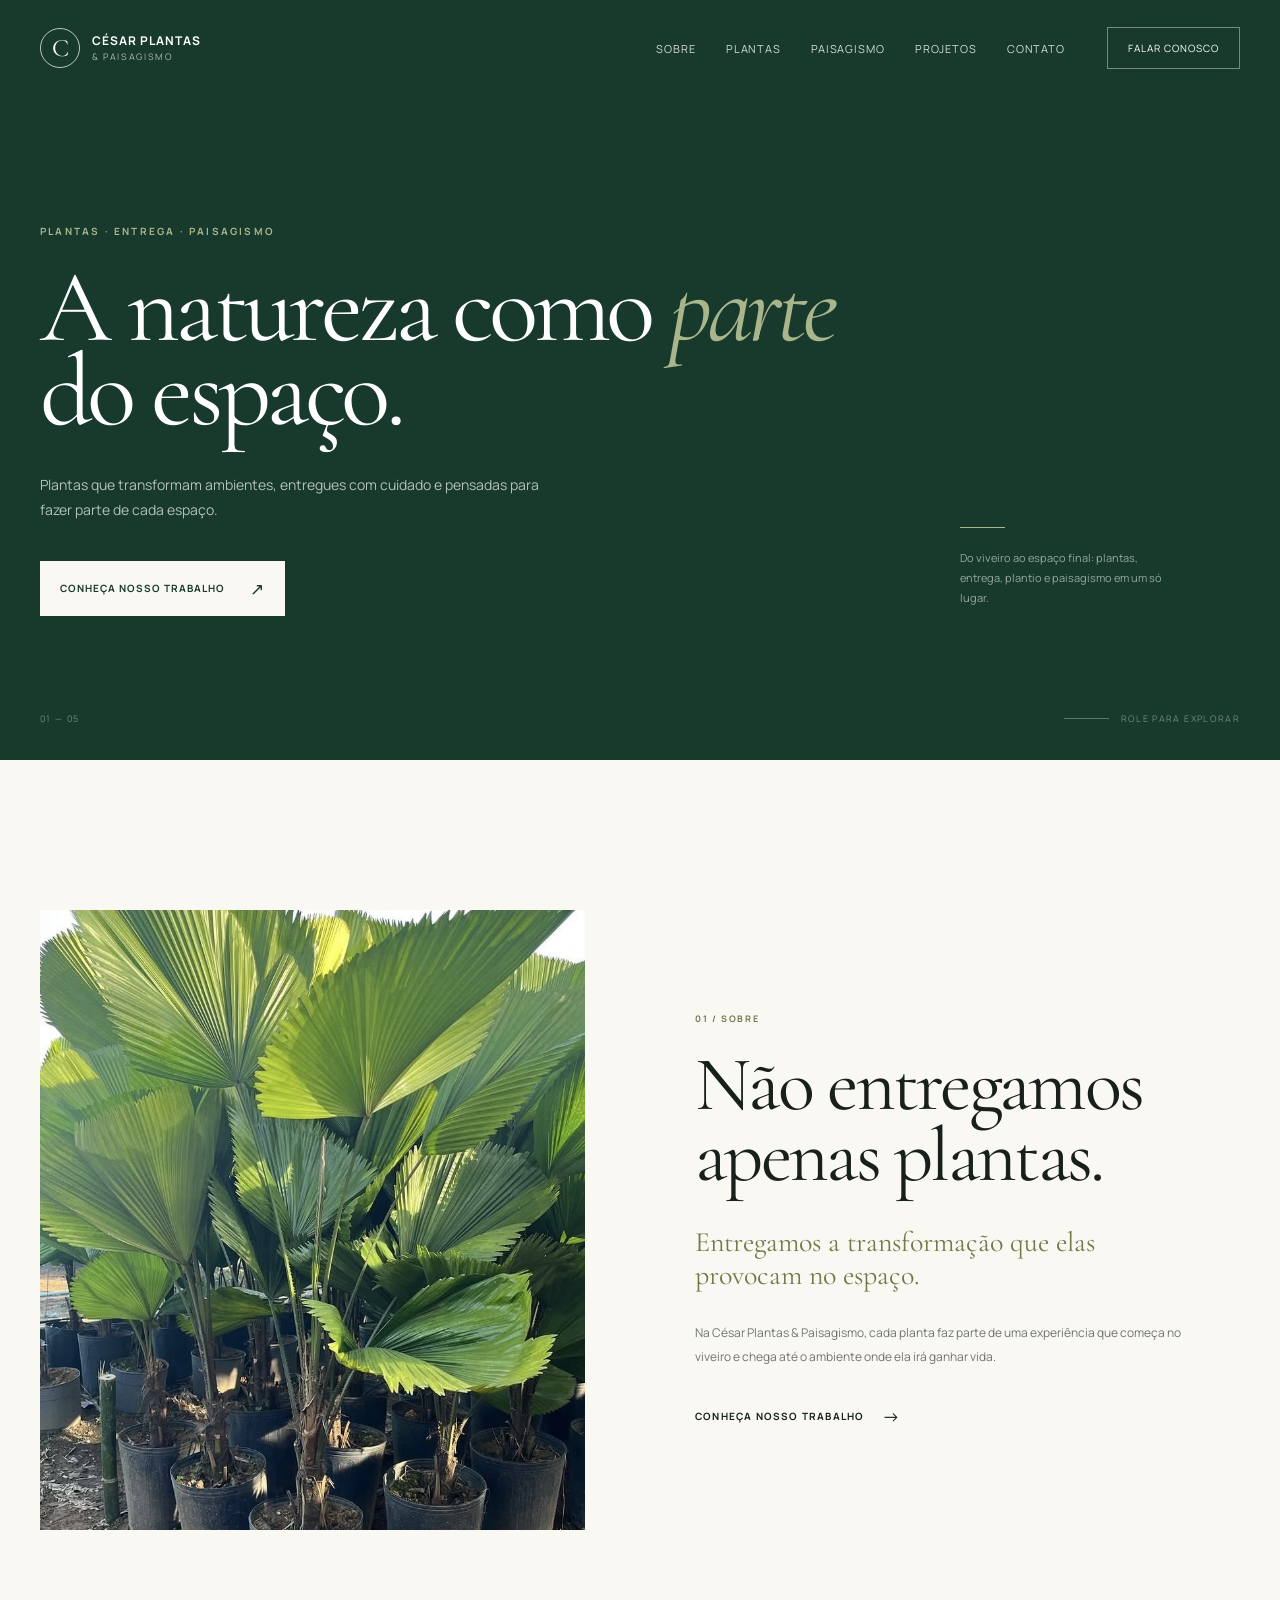
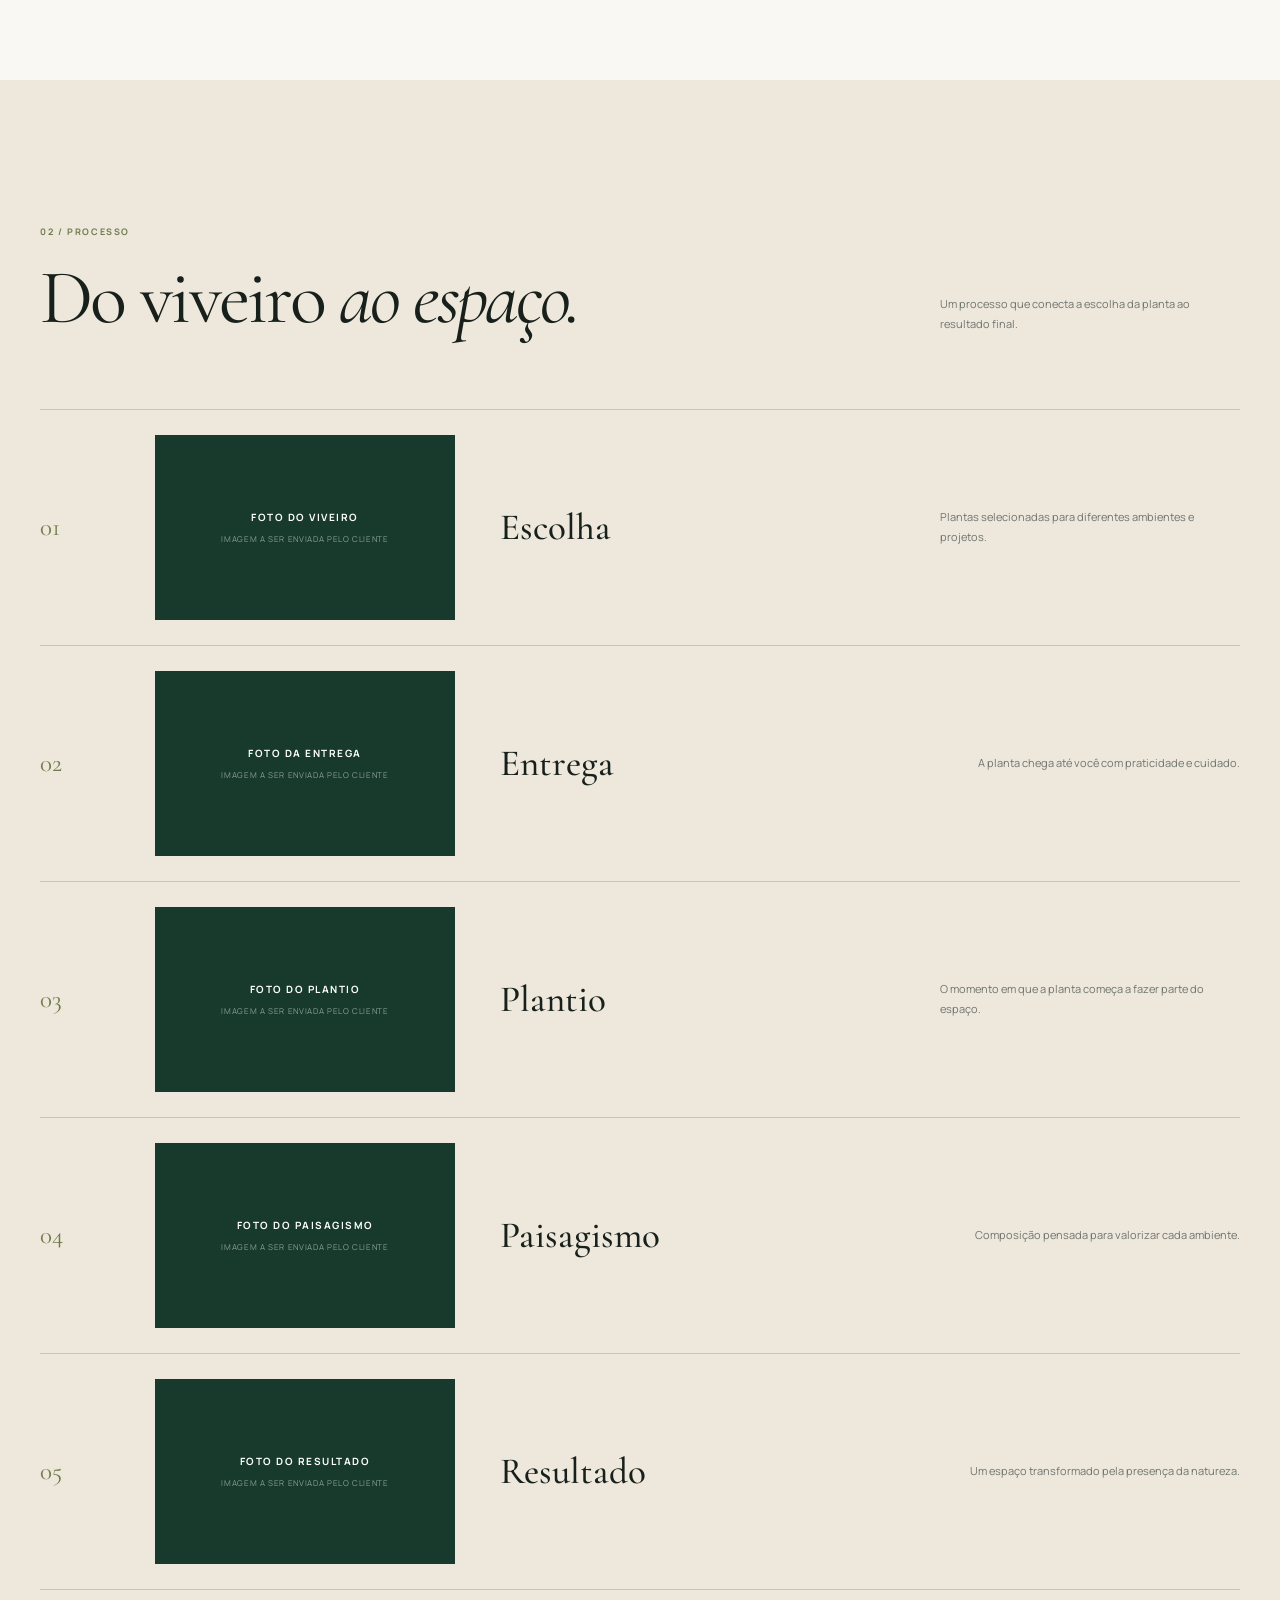
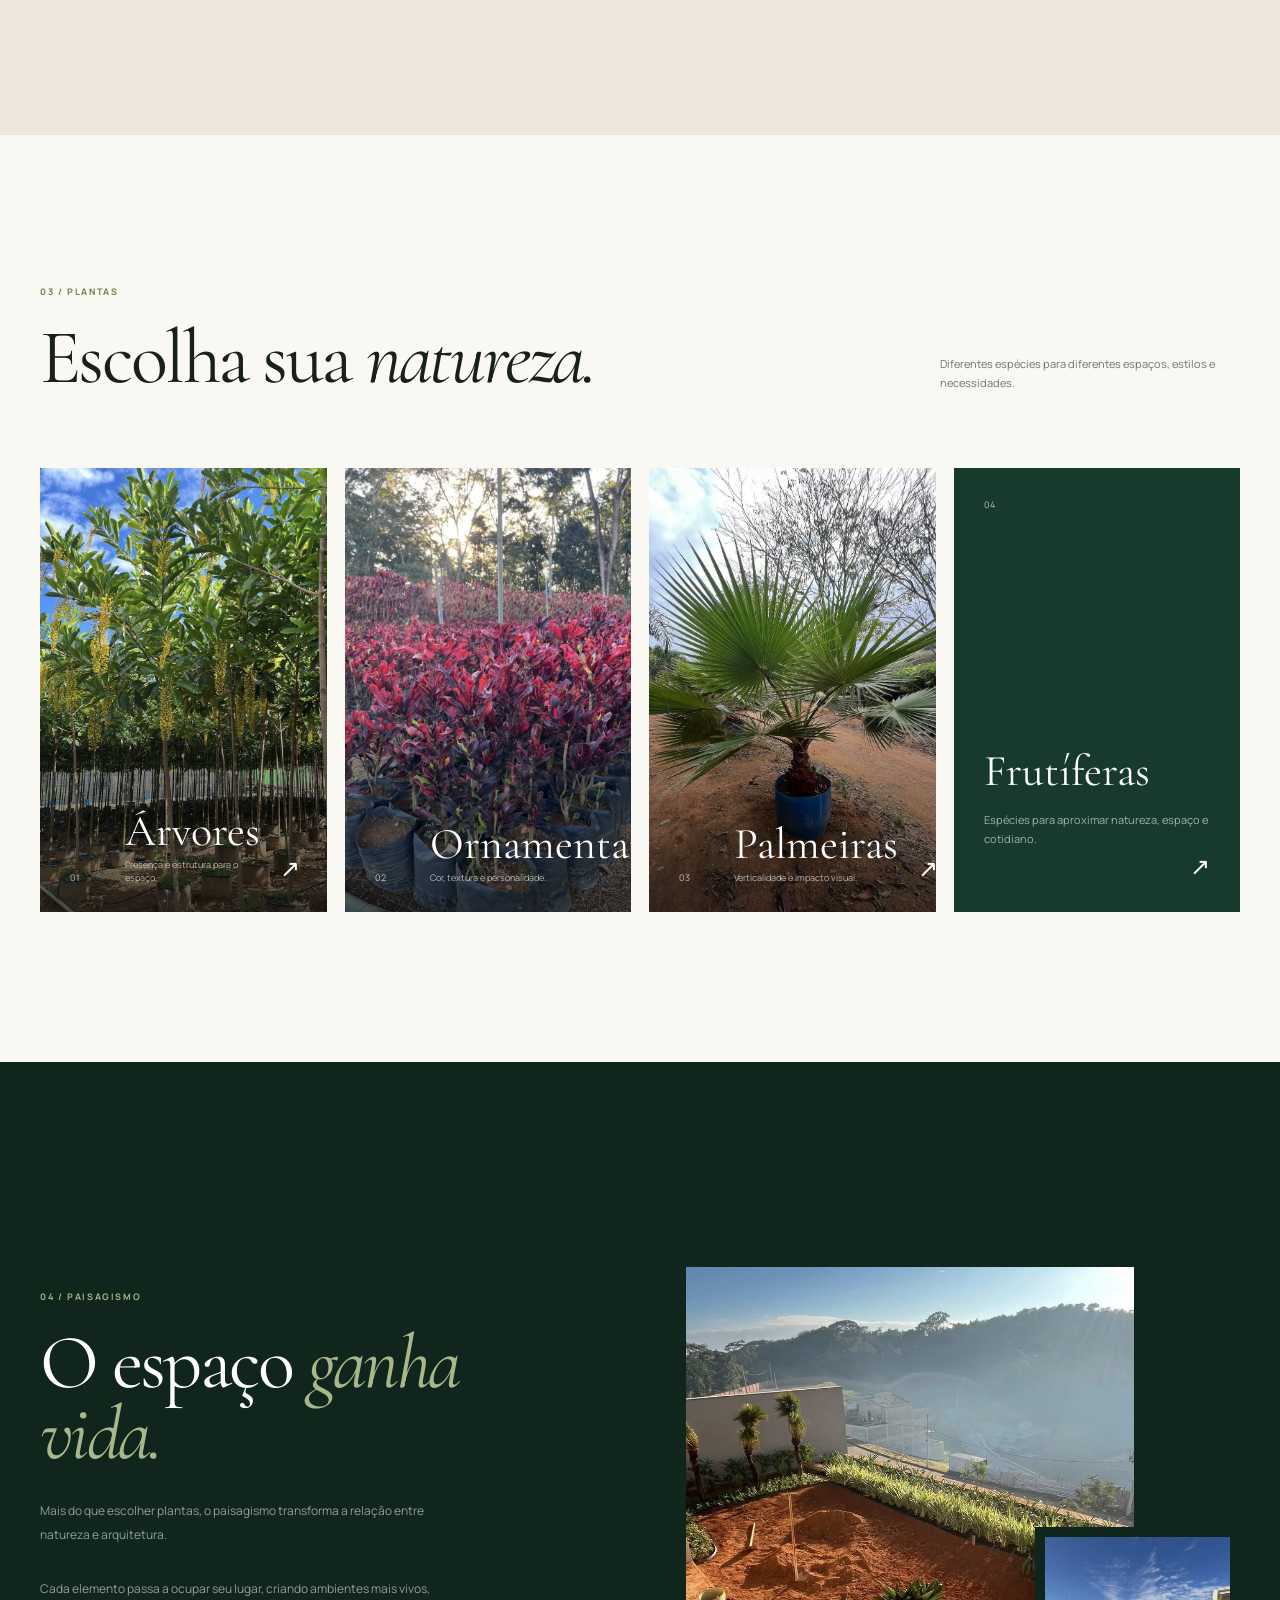
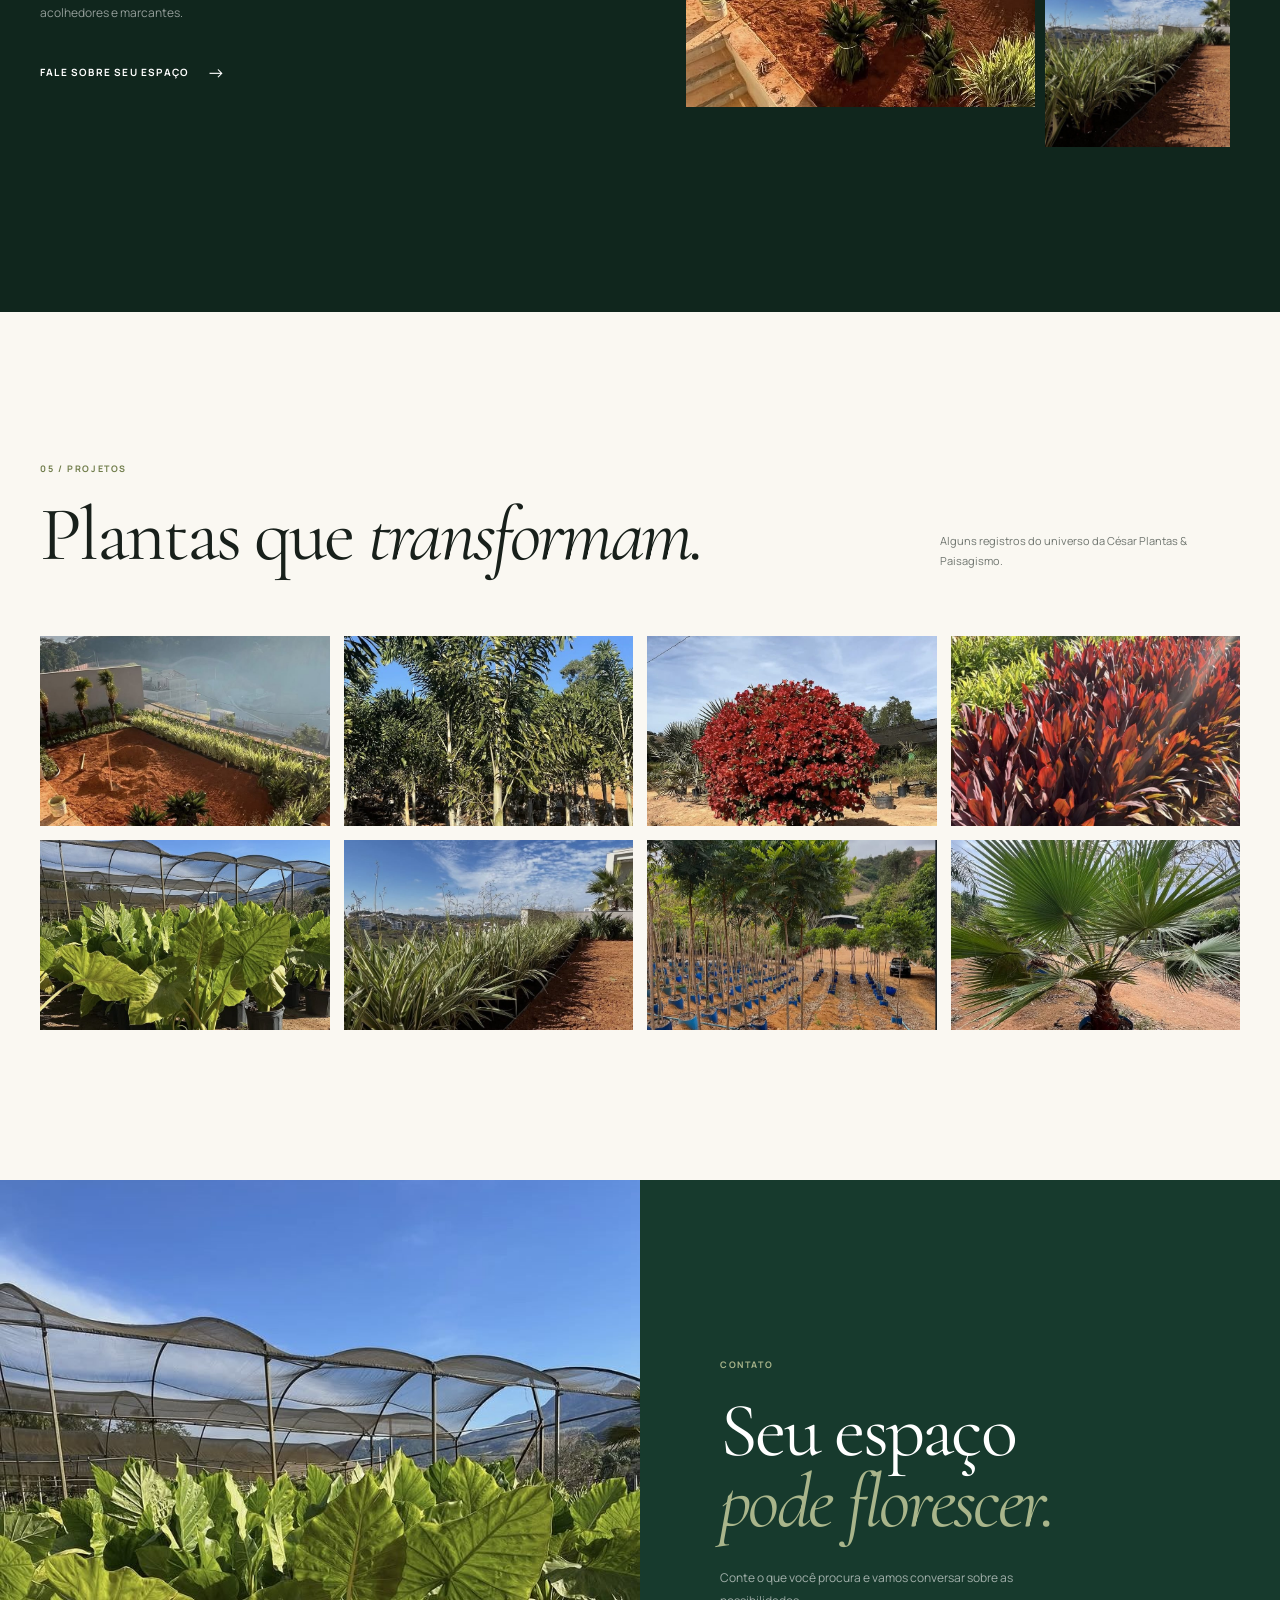
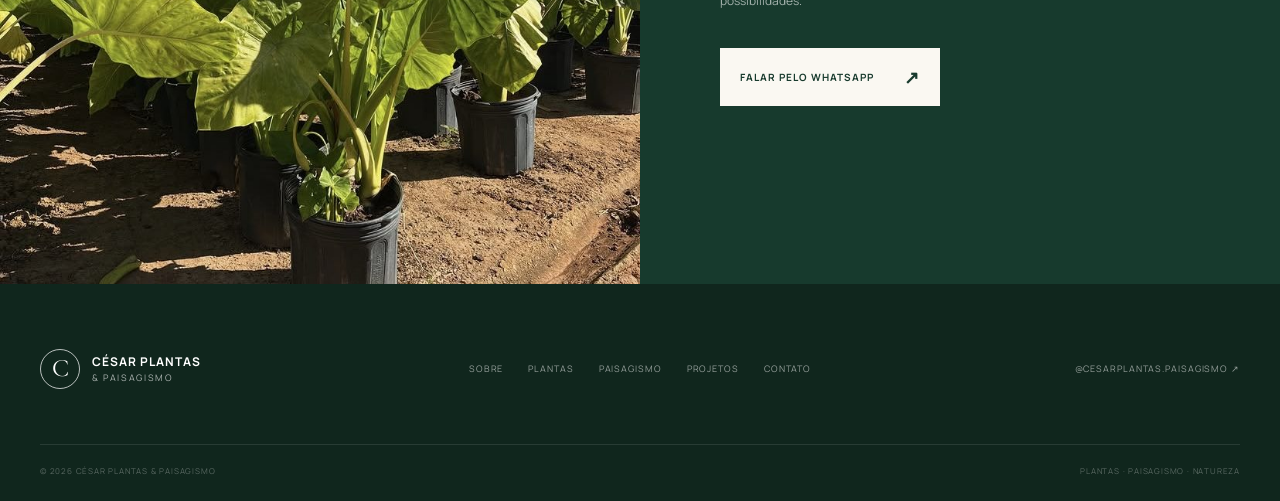
==== commit f661e8b8: "Ajusta galerias de projetos e plantas" ====
--- a/index.html
+++ b/index.html
@@ -1,306 +1,693 @@
 <!DOCTYPE html>
 <html lang="pt-BR">
 <head>
-<meta charset="UTF-8">
-<meta name="viewport" content="width=device-width, initial-scale=1.0">
-<title>César Plantas & Paisagismo | Plantas e Paisagismo</title>
-<meta name="description" content="Plantas, entrega e paisagismo para criar espaços mais vivos. Árvores, palmeiras, ornamentais e execução de projetos de paisagismo.">
-
-<meta property="og:title" content="César Plantas & Paisagismo">
-<meta property="og:description" content="Plantas, entrega e paisagismo para criar espaços mais vivos e especiais.">
-<meta property="og:type" content="website">
-<meta property="og:image" content="img_e4966.jpg">
-
-<link rel="icon" href="data:image/svg+xml,%3Csvg xmlns='http://www.w3.org/2000/svg' viewBox='0 0 100 100'%3E%3Crect width='100' height='100' rx='18' fill='%23173A2D'/%3E%3Cpath d='M50 78 C50 78 30 62 30 42 C30 30 38 22 50 22 C62 22 70 30 70 42 C70 62 50 78 50 78 Z' fill='%23EDE7DC'/%3E%3C/svg%3E">
-
-<link rel="preconnect" href="https://fonts.googleapis.com">
-<link rel="preconnect" href="https://fonts.gstatic.com" crossorigin>
-<link href="https://fonts.googleapis.com/css2?family=DM+Serif+Display:ital@0;1&family=Manrope:wght@400;500;600;700&display=swap" rel="stylesheet">
-<link rel="stylesheet" href="style.css">
-
+    <meta charset="UTF-8">
+    <meta name="viewport" content="width=device-width, initial-scale=1.0">
+
+    <title>César Plantas & Paisagismo</title>
+    <meta name="description" content="César Plantas & Paisagismo — plantas, entrega, plantio e paisagismo.">
+
+    <link rel="preconnect" href="https://fonts.googleapis.com">
+    <link rel="preconnect" href="https://fonts.gstatic.com" crossorigin>
+
+    <link href="https://fonts.googleapis.com/css2?family=Cormorant+Garamond:wght@400;500;600;700&family=Manrope:wght@400;500;600;700&display=swap" rel="stylesheet">
+
+    <link rel="stylesheet" href="style.css">
 </head>
+
 <body>
 
-<!-- ================= HEADER ================= -->
-<header>
-  <div class="wrap header-inner">
-    <a href="#top" class="brand">César Plantas &amp; Paisagismo</a>
-    <nav class="primary-nav">
-      <div class="nav-links">
-        <a href="#top">Início</a>
-        <a href="#plantas">Plantas</a>
-        <a href="#paisagismo">Paisagismo</a>
-        <a href="#projetos">Projetos</a>
-        <a href="#contato">Contato</a>
-      </div>
-      <div class="header-cta">
-        <a class="btn btn-primary" href="https://wa.me/5500000000000" target="_blank" rel="noopener">
-          <svg class="icon-wa" viewBox="0 0 24 24" fill="currentColor"><path d="M12.04 2C6.58 2 2.13 6.45 2.13 11.91c0 1.75.46 3.45 1.33 4.95L2.05 22l5.25-1.38a9.9 9.9 0 0 0 4.74 1.21h.01c5.46 0 9.91-4.45 9.91-9.91 0-2.65-1.03-5.14-2.9-7.01A9.82 9.82 0 0 0 12.04 2zm5.8 14.13c-.24.68-1.4 1.33-1.93 1.4-.49.07-1.11.1-1.79-.11a16.3 16.3 0 0 1-1.6-.6c-2.83-1.22-4.67-4.07-4.81-4.26-.14-.19-1.15-1.53-1.15-2.92 0-1.39.73-2.07.99-2.35.26-.28.57-.35.76-.35.19 0 .38 0 .55.01.18.01.41-.07.64.49.24.58.81 2 .88 2.14.07.14.12.31.02.5-.1.19-.15.31-.29.48-.14.17-.3.37-.43.5-.14.14-.29.3-.12.58.17.28.75 1.24 1.62 2.01 1.11.99 2.05 1.3 2.33 1.44.28.14.44.12.61-.07.17-.19.71-.83.9-1.11.19-.28.38-.24.63-.14.26.09 1.65.78 1.93.92.28.14.47.21.54.33.07.12.07.68-.17 1.36z"/></svg>
-          Falar no WhatsApp
-        </a>
-      </div>
-    </nav>
-    <button class="hamburger" id="hamburgerBtn" aria-label="Abrir menu" aria-expanded="false">
-      <span></span><span></span><span></span>
-    </button>
-  </div>
-</header>
-
-<div class="mobile-nav" id="mobileNav">
-  <div class="mobile-nav-top">
-    <span class="brand">César Plantas</span>
-    <button class="close-x" id="closeNavBtn" aria-label="Fechar menu">&times;</button>
-  </div>
-  <a href="#top">Início</a>
-  <a href="#plantas">Plantas</a>
-  <a href="#paisagismo">Paisagismo</a>
-  <a href="#projetos">Projetos</a>
-  <a href="#contato">Contato</a>
-  <a class="btn btn-primary" href="https://wa.me/5500000000000" target="_blank" rel="noopener">Falar no WhatsApp</a>
-</div>
-
-<!-- ================= HERO ================= -->
-<div id="top" class="hero">
-  <div class="hero-content">
-    <div class="hero-eyebrow">César Plantas &amp; Paisagismo</div>
-    <h1>Natureza que transforma espaços.</h1>
-    <p class="hero-sub">Plantas, entrega e paisagismo para criar espaços mais vivos e especiais.</p>
-    <div class="hero-services">PLANTAS · ENTREGA · PAISAGISMO</div>
-    <div class="hero-btns">
-      <a class="btn btn-primary" href="https://wa.me/5500000000000" target="_blank" rel="noopener">
-        <svg class="icon-wa" viewBox="0 0 24 24" fill="currentColor"><path d="M12.04 2C6.58 2 2.13 6.45 2.13 11.91c0 1.75.46 3.45 1.33 4.95L2.05 22l5.25-1.38a9.9 9.9 0 0 0 4.74 1.21h.01c5.46 0 9.91-4.45 9.91-9.91 0-2.65-1.03-5.14-2.9-7.01A9.82 9.82 0 0 0 12.04 2zm5.8 14.13c-.24.68-1.4 1.33-1.93 1.4-.49.07-1.11.1-1.79-.11a16.3 16.3 0 0 1-1.6-.6c-2.83-1.22-4.67-4.07-4.81-4.26-.14-.19-1.15-1.53-1.15-2.92 0-1.39.73-2.07.99-2.35.26-.28.57-.35.76-.35.19 0 .38 0 .55.01.18.01.41-.07.64.49.24.58.81 2 .88 2.14.07.14.12.31.02.5-.1.19-.15.31-.29.48-.14.17-.3.37-.43.5-.14.14-.29.3-.12.58.17.28.75 1.24 1.62 2.01 1.11.99 2.05 1.3 2.33 1.44.28.14.44.12.61-.07.17-.19.71-.83.9-1.11.19-.28.38-.24.63-.14.26.09 1.65.78 1.93.92.28.14.47.21.54.33.07.12.07.68-.17 1.36z"/></svg>
-        Falar no WhatsApp
-      </a>
-      <a class="btn btn-ghost" href="#projetos">Conhecer nossos trabalhos</a>
+    <!-- HEADER -->
+    <header class="site-header">
+        <div class="container header-inner">
+
+            <a href="#" class="brand">
+                <span class="brand-mark">C</span>
+
+                <span class="brand-text">
+                    <strong>César Plantas</strong>
+                    <small>& Paisagismo</small>
+                </span>
+            </a>
+
+            <nav class="desktop-nav">
+                <a href="#sobre">Sobre</a>
+                <a href="#plantas">Plantas</a>
+                <a href="#paisagismo">Paisagismo</a>
+                <a href="#projetos">Projetos</a>
+                <a href="#contato">Contato</a>
+
+                <a href="#contato" class="header-btn">
+                    Falar conosco
+                </a>
+            </nav>
+
+            <button class="menu-toggle" aria-label="Abrir menu">
+                <span></span>
+                <span></span>
+            </button>
+
+        </div>
+
+        <nav class="mobile-nav">
+            <a href="#sobre">Sobre</a>
+            <a href="#plantas">Plantas</a>
+            <a href="#paisagismo">Paisagismo</a>
+            <a href="#projetos">Projetos</a>
+            <a href="#contato">Contato</a>
+
+            <a href="#contato" class="mobile-nav-btn">
+                Falar conosco
+            </a>
+        </nav>
+    </header>
+
+
+    <main>
+
+        <!-- HERO -->
+        <section class="hero">
+
+            <div class="hero-content container">
+
+                <div class="hero-copy">
+
+                    <span class="eyebrow">
+                        PLANTAS · ENTREGA · PAISAGISMO
+                    </span>
+
+                    <h1>
+                        A natureza como
+                        <em>parte</em>
+                        do espaço.
+                    </h1>
+
+                    <p>
+                        Plantas que transformam ambientes,
+                        entregues com cuidado e pensadas
+                        para fazer parte de cada espaço.
+                    </p>
+
+                    <a href="#contato" class="main-btn">
+                        Conheça nosso trabalho
+                        <span>↗</span>
+                    </a>
+
+                </div>
+
+                <div class="hero-side">
+
+                    <div class="hero-side-line"></div>
+
+                    <p>
+                        Do viveiro ao espaço final:
+                        plantas, entrega, plantio e
+                        paisagismo em um só lugar.
+                    </p>
+
+                </div>
+
+            </div>
+
+            <div class="hero-bottom container">
+                <span>01 — 05</span>
+
+                <div class="hero-scroll">
+                    <span></span>
+                    role para explorar
+                </div>
+            </div>
+
+        </section>
+
+
+        <!-- STATEMENT -->
+        <section class="statement" id="sobre">
+
+            <div class="container statement-grid">
+
+                <div class="statement-image reveal">
+                    <img src="images/img_e4970.jpg" alt="Plantas ornamentais no viveiro">
+                </div>
+
+                <div class="statement-copy reveal">
+
+                    <span class="section-number">01 / SOBRE</span>
+
+                    <h2>
+                        Não entregamos
+                        apenas plantas.
+                    </h2>
+
+                    <p class="statement-highlight">
+                        Entregamos a transformação
+                        que elas provocam no espaço.
+                    </p>
+
+                    <p>
+                        Na César Plantas & Paisagismo, cada planta
+                        faz parte de uma experiência que começa
+                        no viveiro e chega até o ambiente onde
+                        ela irá ganhar vida.
+                    </p>
+
+                    <a href="#paisagismo" class="text-link">
+                        Conheça nosso trabalho
+                        <span>→</span>
+                    </a>
+
+                </div>
+
+            </div>
+
+        </section>
+
+
+        <!-- PROCESSO -->
+        <section class="process">
+
+            <div class="container">
+
+                <div class="section-heading reveal">
+
+                    <div>
+                        <span class="section-number">02 / PROCESSO</span>
+
+                        <h2>
+                            Do viveiro
+                            <em>ao espaço.</em>
+                        </h2>
+                    </div>
+
+                    <p>
+                        Um processo que conecta a escolha
+                        da planta ao resultado final.
+                    </p>
+
+                </div>
+
+
+                <div class="process-list">
+
+                    <article class="process-item reveal">
+
+                        <div class="process-number">01</div>
+
+                        <div class="process-image photo-placeholder">
+                            <span>FOTO DO VIVEIRO</span>
+                            <small>Imagem a ser enviada pelo cliente</small>
+                        </div>
+
+                        <div class="process-info">
+                            <h3>Escolha</h3>
+                            <p>
+                                Plantas selecionadas para
+                                diferentes ambientes e projetos.
+                            </p>
+                        </div>
+
+                    </article>
+
+
+                    <article class="process-item reveal">
+
+                        <div class="process-number">02</div>
+
+                        <div class="process-image photo-placeholder">
+                            <span>FOTO DA ENTREGA</span>
+                            <small>Imagem a ser enviada pelo cliente</small>
+                        </div>
+
+                        <div class="process-info">
+                            <h3>Entrega</h3>
+                            <p>
+                                A planta chega até você com
+                                praticidade e cuidado.
+                            </p>
+                        </div>
+
+                    </article>
+
+
+                    <article class="process-item reveal">
+
+                        <div class="process-number">03</div>
+
+                        <div class="process-image photo-placeholder">
+                            <span>FOTO DO PLANTIO</span>
+                            <small>Imagem a ser enviada pelo cliente</small>
+                        </div>
+
+                        <div class="process-info">
+                            <h3>Plantio</h3>
+                            <p>
+                                O momento em que a planta
+                                começa a fazer parte do espaço.
+                            </p>
+                        </div>
+
+                    </article>
+
+
+                    <article class="process-item reveal">
+
+                        <div class="process-number">04</div>
+
+                        <div class="process-image photo-placeholder">
+                            <span>FOTO DO PAISAGISMO</span>
+                            <small>Imagem a ser enviada pelo cliente</small>
+                        </div>
+
+                        <div class="process-info">
+                            <h3>Paisagismo</h3>
+                            <p>
+                                Composição pensada para valorizar
+                                cada ambiente.
+                            </p>
+                        </div>
+
+                    </article>
+
+
+                    <article class="process-item reveal">
+
+                        <div class="process-number">05</div>
+
+                        <div class="process-image photo-placeholder">
+                            <span>FOTO DO RESULTADO</span>
+                            <small>Imagem a ser enviada pelo cliente</small>
+                        </div>
+
+                        <div class="process-info">
+                            <h3>Resultado</h3>
+                            <p>
+                                Um espaço transformado pela
+                                presença da natureza.
+                            </p>
+                        </div>
+
+                    </article>
+
+                </div>
+
+            </div>
+
+        </section>
+
+
+        <!-- PLANTAS -->
+        <section class="plants" id="plantas">
+
+            <div class="container">
+
+                <div class="section-heading reveal">
+
+                    <div>
+                        <span class="section-number">03 / PLANTAS</span>
+
+                        <h2>
+                            Escolha sua
+                            <em>natureza.</em>
+                        </h2>
+                    </div>
+
+                    <p>
+                        Diferentes espécies para diferentes
+                        espaços, estilos e necessidades.
+                    </p>
+
+                </div>
+
+
+                <div class="plant-grid">
+
+                    <a href="#contato" class="plant-card plant-card-large reveal">
+
+                        <img src="images/img_e4968.jpg" alt="Árvores no viveiro">
+
+                        <div class="plant-card-overlay">
+                            <span>01</span>
+
+                            <div>
+                                <h3>Árvores</h3>
+                                <p>Presença e estrutura para o espaço.</p>
+                            </div>
+
+                            <span class="arrow">↗</span>
+                        </div>
+
+                    </a>
+
+
+                    <a href="#contato" class="plant-card reveal">
+
+                        <img src="images/img_e4969.jpg" alt="Plantas ornamentais">
+
+                        <div class="plant-card-overlay">
+                            <span>02</span>
+
+                            <div>
+                                <h3>Ornamentais</h3>
+                                <p>Cor, textura e personalidade.</p>
+                            </div>
+
+                            <span class="arrow">↗</span>
+                        </div>
+
+                    </a>
+
+
+                    <a href="#contato" class="plant-card reveal">
+
+                        <img src="images/IMG_E4978.JPG" alt="Palmeiras no viveiro">
+
+                        <div class="plant-card-overlay">
+                            <span>03</span>
+
+                            <div>
+                                <h3>Palmeiras</h3>
+                                <p>Verticalidade e impacto visual.</p>
+                            </div>
+
+                            <span class="arrow">↗</span>
+                        </div>
+
+                    </a>
+
+
+                    <a href="#contato" class="plant-card plant-card-text reveal">
+
+                        <div class="plant-card-text-content">
+                            <span>04</span>
+
+                            <h3>Frutíferas</h3>
+
+                            <p>
+                                Espécies para aproximar
+                                natureza, espaço e cotidiano.
+                            </p>
+
+                            <span class="arrow">↗</span>
+                        </div>
+
+                    </a>
+
+                </div>
+
+            </div>
+
+        </section>
+
+
+        <!-- PAISAGISMO -->
+        <section class="landscape" id="paisagismo">
+
+            <div class="container landscape-inner">
+
+                <div class="landscape-copy reveal">
+
+                    <span class="section-number">04 / PAISAGISMO</span>
+
+                    <h2>
+                        O espaço
+                        <em>ganha vida.</em>
+                    </h2>
+
+                    <p>
+                        Mais do que escolher plantas, o paisagismo
+                        transforma a relação entre natureza e
+                        arquitetura.
+                    </p>
+
+                    <p>
+                        Cada elemento passa a ocupar seu lugar,
+                        criando ambientes mais vivos, acolhedores
+                        e marcantes.
+                    </p>
+
+                    <a href="#contato" class="light-link">
+                        Fale sobre seu espaço
+                        <span>→</span>
+                    </a>
+
+                </div>
+
+
+                <div class="landscape-visual reveal">
+
+                    <div class="landscape-main-image">
+                        <img
+                            src="images/img_e4964.jpg"
+                            alt="Área com paisagismo e plantas"
+                        >
+                    </div>
+
+                    <div class="landscape-detail-image">
+                        <img
+                            src="images/img_e4965.jpg"
+                            alt="Árvore ornamental"
+                        >
+                    </div>
+
+                </div>
+
+            </div>
+
+        </section>
+
+
+        <!-- PROJETOS -->
+        <section class="projects" id="projetos">
+
+            <div class="container">
+
+                <div class="section-heading projects-heading reveal">
+
+                    <div>
+                        <span class="section-number">05 / PROJETOS</span>
+
+                        <h2>
+                            Plantas que
+                            <em>transformam.</em>
+                        </h2>
+                    </div>
+
+                    <p>
+                        Alguns registros do universo da
+                        César Plantas & Paisagismo.
+                    </p>
+
+                </div>
+
+
+                <div class="project-grid">
+
+                    <button
+                        class="project-item project-item-1 reveal"
+                        data-image="images/img_e4964.jpg"
+                        aria-label="Ampliar projeto"
+                    >
+                        <img
+                            src="images/img_e4964.jpg"
+                            alt="Paisagismo"
+                        >
+                    </button>
+
+
+                    <button
+                        class="project-item project-item-2 reveal"
+                        data-image="images/img_e4972.jpg"
+                        aria-label="Ampliar projeto"
+                    >
+                        <img
+                            src="images/img_e4972.jpg"
+                            alt="Palmeiras"
+                        >
+                    </button>
+
+
+                    <button
+                        class="project-item project-item-3 reveal"
+                        data-image="images/img_e4973.jpg"
+                        aria-label="Ampliar projeto"
+                    >
+                        <img
+                            src="images/img_e4973.jpg"
+                            alt="Árvore ornamental"
+                        >
+                    </button>
+
+
+                    <button
+                        class="project-item project-item-4 reveal"
+                        data-image="images/img_e4971.jpg"
+                        aria-label="Ampliar projeto"
+                    >
+                        <img
+                            src="images/img_e4971.jpg"
+                            alt="Plantas ornamentais"
+                        >
+                    </button>
+
+
+                    <button
+                        class="project-item project-item-5 reveal"
+                        data-image="images/img_e4966.jpg"
+                        aria-label="Ampliar projeto"
+                    >
+                        <img
+                            src="images/img_e4966.jpg"
+                            alt="Plantas ornamentais no viveiro"
+                        >
+                    </button>
+
+
+                    <button
+                        class="project-item project-item-6 reveal"
+                        data-image="images/img_e4965.jpg"
+                        aria-label="Ampliar projeto"
+                    >
+                        <img
+                            src="images/img_e4965.jpg"
+                            alt="Plantas no viveiro"
+                        >
+                    </button>
+
+
+                    <button
+                        class="project-item project-item-7 reveal"
+                        data-image="images/IMG_E4977.JPG"
+                        aria-label="Ampliar projeto"
+                    >
+                        <img
+                            src="images/IMG_E4977.JPG"
+                            alt="Plantas e árvores no viveiro"
+                        >
+                    </button>
+
+
+                    <button
+                        class="project-item project-item-8 reveal"
+                        data-image="images/IMG_E4978.JPG"
+                        aria-label="Ampliar projeto"
+                    >
+                        <img
+                            src="images/IMG_E4978.JPG"
+                            alt="Palmeira em vaso"
+                        >
+                    </button>
+
+                </div>
+
+            </div>
+
+        </section>
+
+
+        <!-- CTA -->
+        <section class="contact" id="contato">
+
+            <div class="contact-image">
+                <img
+                    src="images/img_e4966.jpg"
+                    alt="Plantas ornamentais"
+                >
+            </div>
+
+            <div class="contact-content">
+
+                <span class="section-number">CONTATO</span>
+
+                <h2>
+                    Seu espaço
+                    <em>pode florescer.</em>
+                </h2>
+
+                <p>
+                    Conte o que você procura e vamos
+                    conversar sobre as possibilidades.
+                </p>
+
+                <a href="#" class="contact-btn whatsapp-link">
+                    Falar pelo WhatsApp
+                    <span>↗</span>
+                </a>
+
+            </div>
+
+        </section>
+
+    </main>
+
+
+    <!-- FOOTER -->
+    <footer class="site-footer">
+
+        <div class="container footer-top">
+
+            <a href="#" class="brand footer-brand">
+
+                <span class="brand-mark">C</span>
+
+                <span class="brand-text">
+                    <strong>César Plantas</strong>
+                    <small>& Paisagismo</small>
+                </span>
+
+            </a>
+
+
+            <div class="footer-links">
+
+                <a href="#sobre">Sobre</a>
+                <a href="#plantas">Plantas</a>
+                <a href="#paisagismo">Paisagismo</a>
+                <a href="#projetos">Projetos</a>
+                <a href="#contato">Contato</a>
+
+            </div>
+
+
+            <a
+                href="https://www.instagram.com/cesarplantas.paisagismo/"
+                target="_blank"
+                rel="noopener noreferrer"
+                class="instagram-link"
+            >
+                @cesarplantas.paisagismo ↗
+            </a>
+
+        </div>
+
+
+        <div class="container footer-bottom">
+
+            <span>
+                © <span id="year"></span> César Plantas & Paisagismo
+            </span>
+
+            <span>
+                Plantas · Paisagismo · Natureza
+            </span>
+
+        </div>
+
+    </footer>
+
+
+    <!-- LIGHTBOX -->
+    <div class="lightbox" aria-hidden="true">
+
+        <button class="lightbox-close" aria-label="Fechar">
+            ×
+        </button>
+
+        <img src="" alt="Imagem ampliada">
+
     </div>
-  </div>
-  <div class="hero-media">
-    <a class="hero-image-link" href="#quem-e-cesar" aria-label="Quem é o César">
-      <img src="images/IMG_E4975.JPG" alt="Estufa com plantas ornamentais de folhagem grande, cultivadas pela César Plantas" loading="eager" fetchpriority="high">
-    </a>
-  </div>
-</div>
-
-<section class="cesar-story" id="quem-e-cesar">
-  <div class="wrap story-grid">
-    <div class="story-media reveal">
-      <img src="images/IMG_E4975.JPG" alt="César Plantas & Paisagismo" loading="lazy">
-    </div>
-    <div class="story-copy reveal">
-      <span class="section-label">Quem é o César</span>
-      <h2>César Plantas &amp; Paisagismo</h2>
-      <p>O César reúne experiência com plantas, paisagismo e entrega para transformar jardins, áreas externas e projetos com mais vida.</p>
-      <p>Desde a seleção das espécies até a execução do plantio, a proposta é criar espaços com equilíbrio, beleza e cuidado com a natureza.</p>
-      <a class="btn btn-primary" href="https://wa.me/5500000000000" target="_blank" rel="noopener">
-        <svg class="icon-wa" viewBox="0 0 24 24" fill="currentColor"><path d="M12.04 2C6.58 2 2.13 6.45 2.13 11.91c0 1.75.46 3.45 1.33 4.95L2.05 22l5.25-1.38a9.9 9.9 0 0 0 4.74 1.21h.01c5.46 0 9.91-4.45 9.91-9.91 0-2.65-1.03-5.14-2.9-7.01A9.82 9.82 0 0 0 12.04 2zm5.8 14.13c-.24.68-1.4 1.33-1.93 1.4-.49.07-1.11.1-1.79-.11a16.3 16.3 0 0 1-1.6-.6c-2.83-1.22-4.67-4.07-4.81-4.26-.14-.19-1.15-1.53-1.15-2.92 0-1.39.73-2.07.99-2.35.26-.28.57-.35.76-.35.19 0 .38 0 .55.01.18.01.41-.07.64.49.24.58.81 2 .88 2.14.07.14.12.31.02.5-.1.19-.15.31-.29.48-.14.17-.3.37-.43.5-.14.14-.29.3-.12.58.17.28.75 1.24 1.62 2.01 1.11.99 2.05 1.3 2.33 1.44.28.14.44.12.61-.07.17-.19.71-.83.9-1.11.19-.28.38-.24.63-.14.26.09 1.65.78 1.93.92.28.14.47.21.54.33.07.12.07.68-.17 1.36z"/></svg>
-        Falar com o César
-      </a>
-    </div>
-  </div>
-</section>
-
-<!-- ================= O QUE FAZEMOS ================= -->
-<section class="process" id="processo">
-  <div class="wrap">
-    <div class="section-head reveal">
-      <div class="section-label">O que fazemos</div>
-      <h2>Da escolha da planta à transformação do espaço.</h2>
-    </div>
-    <div class="process-grid">
-      <div class="process-steps reveal">
-        <div class="process-step">
-          <span class="process-num">01</span>
-          <div>
-            <h3>Escolha</h3>
-            <p>Encontre plantas para diferentes espaços e necessidades.</p>
-          </div>
-        </div>
-        <div class="process-step">
-          <span class="process-num">02</span>
-          <div>
-            <h3>Entrega</h3>
-            <p>Receba suas plantas no conforto da sua casa.</p>
-          </div>
-        </div>
-        <div class="process-step">
-          <span class="process-num">03</span>
-          <div>
-            <h3>Plantio</h3>
-            <p>A empresa também atua na implantação e execução do paisagismo.</p>
-          </div>
-        </div>
-        <div class="process-step">
-          <span class="process-num">04</span>
-          <div>
-            <h3>Paisagismo</h3>
-            <p>Transformação de espaços através da composição de plantas e elementos naturais.</p>
-          </div>
-        </div>
-      </div>
-      <div class="process-media reveal">
-        <div class="pm-a img-frame">
-          <img src="images/img_e4965.jpg" alt="Fileira de plantas ornamentais recém-plantadas em canteiro de terra vermelha" loading="lazy">
-        </div>
-        <div class="pm-b img-frame">
-          <img src="images/img_e4964.jpg" alt="Terreno em obra recebendo o plantio inicial de um projeto de paisagismo" loading="lazy">
-        </div>
-      </div>
-    </div>
-  </div>
-</section>
-
-<!-- ================= PLANTAS ================= -->
-<section class="plants" id="plantas">
-  <div class="wrap">
-    <div class="section-head reveal">
-      <div class="section-label">Plantas</div>
-      <h2>Plantas para cada espaço.</h2>
-      <p>Uma seleção de espécies para trazer mais vida, presença e personalidade aos ambientes.</p>
-    </div>
-    <div class="plants-grid reveal">
-      <a class="plant-card plant-card--arvores" href="#contato">
-        <div class="pc-img"><img src="images/img_e4968.jpg" alt="Árvores em formação, cultivadas em viveiro, com flores amareladas" loading="lazy"></div>
-        <div class="pc-scrim"></div>
-        <div class="pc-label"><h3>Árvores</h3><span>Porte e presença para o paisagismo</span></div>
-      </a>
-      <a class="plant-card plant-card--palmeiras" href="#contato">
-        <div class="pc-img"><img src="images/IMG_E4978.JPG" alt="Palmeira-leque de grande porte cultivada em vaso" loading="lazy"></div>
-        <div class="pc-scrim"></div>
-        <div class="pc-label"><h3>Palmeiras</h3><span>Tropicalidade e movimento</span></div>
-      </a>
-      <a class="plant-card plant-card--ornamentais" href="#contato">
-        <div class="pc-img"><img src="images/img_e4969.jpg" alt="Arbusto ornamental com folhagem vermelha densa" loading="lazy"></div>
-        <div class="pc-scrim"></div>
-        <div class="pc-label"><h3>Ornamentais</h3><span>Cor e textura para todo ambiente</span></div>
-      </a>
-      <div class="plant-card plant-card--frutiferas">
-        <div class="frutiferas-inner">
-          <h3>Frutíferas</h3>
-          <p>Em breve, novas espécies para sua área verde.</p>
-        </div>
-      </div>
-    </div>
-  </div>
-</section>
-
-<!-- ================= PAISAGISMO ================= -->
-<section class="landscaping" id="paisagismo">
-  <div class="wrap">
-    <div class="land-grid">
-      <div class="land-media reveal">
-        <div class="lm-main img-frame">
-          <img src="images/img_e4964.jpg" alt="Implantação de projeto de paisagismo em terreno com canteiros de terra vermelha" loading="lazy">
-        </div>
-        <div class="lm-sub img-frame">
-          <img src="images/img_e4965.jpg" alt="Plantas ornamentais recém-implantadas em fileira" loading="lazy">
-        </div>
-      </div>
-      <div class="land-text reveal">
-        <div class="section-label">Paisagismo</div>
-        <h2>Paisagismo que transforma o espaço.</h2>
-        <p>Do planejamento à implantação, a natureza ganha espaço em projetos pensados para cada ambiente.</p>
-        <div class="sequence">
-          <span>Planejamento</span><span class="arrow">→</span>
-          <span>Implantação</span><span class="arrow">→</span>
-          <span>Transformação</span>
-        </div>
-      </div>
-    </div>
-  </div>
-</section>
-
-<!-- ================= PROJETOS / GALERIA ================= -->
-<section class="gallery" id="projetos">
-  <div class="wrap">
-    <div class="section-head reveal">
-      <div class="section-label">Projetos</div>
-      <h2>Natureza em diferentes formas.</h2>
-    </div>
-    <div class="gallery-grid reveal">
-      <div class="g-item g1" data-full="images/img_e4969.jpg"><img src="images/img_e4969.jpg" alt="Canteiro de plantas ornamentais com folhagem vermelha e roxa" loading="lazy"></div>
-      <div class="g-item g2" data-full="images/img_e4972.jpg"><img src="images/img_e4972.jpg" alt="Fileiras de palmeiras de grande porte em viveiro" loading="lazy"></div>
-      <div class="g-item g3" data-full="images/img_e4967.jpg"><img src="images/img_e4967.jpg" alt="Palmeiras jovens cultivadas em estufa" loading="lazy"></div>
-      <div class="g-item g4" data-full="images/img_e4971.jpg"><img src="images/img_e4971.jpg" alt="Detalhe de plantas ornamentais de folhagem vermelha" loading="lazy"></div>
-      <div class="g-item g5" data-full="images/img_e4966.jpg"><img src="images/img_e4966.jpg" alt="Estufa com plantas de folhagem grande" loading="lazy"></div>
-      <div class="g-item g6" data-full="images/img_e4973.jpg"><img src="images/img_e4973.jpg" alt="Arbusto com folhagem vermelha em destaque" loading="lazy"></div>
-      <div class="g-item g7" data-full="images/img_e4968.jpg"><img src="images/img_e4968.jpg" alt="Paisagismo com folhagem verde e arquitetura botânica" loading="lazy"></div>
-      <div class="g-item g8" data-full="images/img_e4970.jpg"><img src="images/img_e4970.jpg" alt="Jardim com plantas ornamentais em composição natural" loading="lazy"></div>
-      <div class="g-item g9" data-full="images/img_e4964.jpg"><img src="images/img_e4964.jpg" alt="Plantio ornamental com folhas e textura verde" loading="lazy"></div>
-    </div>
-  </div>
-</section>
-
-<!-- ================= DIFERENCIAIS ================= -->
-<section class="diff">
-  <div class="wrap">
-    <div class="section-head reveal">
-      <div class="section-label">Diferenciais</div>
-      <h2>Mais do que plantas.</h2>
-    </div>
-    <div class="diff-grid reveal">
-      <div class="diff-item">
-        <h3>Qualidade</h3>
-        <p>Plantas selecionadas e cultivadas com cuidado até a entrega.</p>
-      </div>
-      <div class="diff-item">
-        <h3>Preço justo</h3>
-        <p>Condições equilibradas para projetos de diferentes tamanhos.</p>
-      </div>
-      <div class="diff-item">
-        <h3>Entrega</h3>
-        <p>Suas plantas levadas até o seu espaço.</p>
-      </div>
-      <div class="diff-item">
-        <h3>Execução</h3>
-        <p>Implantação e execução do paisagismo por uma equipe própria.</p>
-      </div>
-    </div>
-  </div>
-</section>
-
-<!-- ================= CTA FINAL ================= -->
-<section class="cta-final" id="contato">
-  <div class="cta-frame reveal">
-    <div class="cta-content">
-      <span class="section-label">Contato</span>
-      <h2>Seu espaço pode começar com uma planta.</h2>
-      <p class="cta-text">Encontre as plantas ideais ou converse com a equipe sobre seu projeto.</p>
-      <div class="cta-actions">
-        <a class="btn btn-light" href="https://wa.me/5500000000000" target="_blank" rel="noopener">
-          <svg class="icon-wa" viewBox="0 0 24 24" fill="currentColor"><path d="M12.04 2C6.58 2 2.13 6.45 2.13 11.91c0 1.75.46 3.45 1.33 4.95L2.05 22l5.25-1.38a9.9 9.9 0 0 0 4.74 1.21h.01c5.46 0 9.91-4.45 9.91-9.91 0-2.65-1.03-5.14-2.9-7.01A9.82 9.82 0 0 0 12.04 2zm5.8 14.13c-.24.68-1.4 1.33-1.93 1.4-.49.07-1.11.1-1.79-.11a16.3 16.3 0 0 1-1.6-.6c-2.83-1.22-4.67-4.07-4.81-4.26-.14-.19-1.15-1.53-1.15-2.92 0-1.39.73-2.07.99-2.35.26-.28.57-.35.76-.35.19 0 .38 0 .55.01.18.01.41-.07.64.49.24.58.81 2 .88 2.14.07.14.12.31.02.5-.1.19-.15.31-.29.48-.14.17-.3.37-.43.5-.14.14-.29.3-.12.58.17.28.75 1.24 1.62 2.01 1.11.99 2.05 1.3 2.33 1.44.28.14.44.12.61-.07.17-.19.71-.83.9-1.11.19-.28.38-.24.63-.14.26.09 1.65.78 1.93.92.28.14.47.21.54.33.07.12.07.68-.17 1.36z"/></svg>
-          Falar no WhatsApp
-        </a>
-        <a class="btn btn-outline-light" href="https://instagram.com/cesarplantas.paisagismo" target="_blank" rel="noopener">
-          Instagram
-        </a>
-      </div>
-    </div>
-  </div>
-</section>
-
-<!-- ================= FOOTER ================= -->
-<footer>
-  <div class="wrap">
-    <div class="footer-bottom">
-      <span>© <span id="year"></span> César Plantas &amp; Paisagismo</span>
-      <span>Todos os direitos reservados</span>
-    </div>
-  </div>
-</footer>
-
-<!-- WhatsApp floating button -->
-<a class="wa-float" href="https://wa.me/5500000000000" target="_blank" rel="noopener" aria-label="Falar no WhatsApp">
-  <svg viewBox="0 0 24 24" fill="#FAF8F2"><path d="M12.04 2C6.58 2 2.13 6.45 2.13 11.91c0 1.75.46 3.45 1.33 4.95L2.05 22l5.25-1.38a9.9 9.9 0 0 0 4.74 1.21h.01c5.46 0 9.91-4.45 9.91-9.91 0-2.65-1.03-5.14-2.9-7.01A9.82 9.82 0 0 0 12.04 2zm5.8 14.13c-.24.68-1.4 1.33-1.93 1.4-.49.07-1.11.1-1.79-.11a16.3 16.3 0 0 1-1.6-.6c-2.83-1.22-4.67-4.07-4.81-4.26-.14-.19-1.15-1.53-1.15-2.92 0-1.39.73-2.07.99-2.35.26-.28.57-.35.76-.35.19 0 .38 0 .55.01.18.01.41-.07.64.49.24.58.81 2 .88 2.14.07.14.12.31.02.5-.1.19-.15.31-.29.48-.14.17-.3.37-.43.5-.14.14-.29.3-.12.58.17.28.75 1.24 1.62 2.01 1.11.99 2.05 1.3 2.33 1.44.28.14.44.12.61-.07.17-.19.71-.83.9-1.11.19-.28.38-.24.63-.14.26.09 1.65.78 1.93.92.28.14.47.21.54.33.07.12.07.68-.17 1.36z"/></svg>
-</a>
-
-<!-- Lightbox -->
-<div class="lightbox" id="lightbox">
-  <button class="lightbox-close" id="lightboxClose" aria-label="Fechar">&times;</button>
-  <img id="lightboxImg" src="" alt="">
-</div>
-
-
-
-  <script src="script.js"></script>
+
+
+    <script src="script.js"></script>
+
 </body>
-</html>
+</html>
--- a/style.css
+++ b/style.css
@@ -1,542 +1,1626 @@
-  :root{
-    --verde-profundo:#173A2D;
-    --verde-profundo-2:#0F2A20;
-    --oliva:#6F7C4A;
-    --areia:#EDE7DC;
-    --off-white:#FAF8F2;
-    --marrom:#6B4E3D;
-    --verde-claro:#A9B58B;
-    --ink:#20281F;
-
-    --serif: "DM Serif Display", Georgia, serif;
-    --sans: "Manrope", -apple-system, BlinkMacSystemFont, sans-serif;
-
-    --container: 1240px;
-    --pad: clamp(20px, 5vw, 64px);
-    --radius: 6px;
-    --ease: cubic-bezier(.22,.61,.36,1);
-  }
-
-  *{box-sizing:border-box;}
-  html{scroll-behavior:smooth;}
-  body{
+:root {
+    --green:#173A2D;
+    --green-deep:#10261D;
+    --olive:#6F7C4A;
+    --sage:#A9B58B;
+    --cream:#FAF8F2;
+    --sand:#EDE7DC;
+    --brown:#6B4E3D;
+    --ink:#18201B;
+    --muted:#6F756F;
+    --white:#FFFFFF;
+
+    --serif:"Cormorant Garamond",Georgia,serif;
+    --sans:"Manrope",Arial,sans-serif;
+
+    --container:1240px;
+}
+
+
+* {
     margin:0;
-    background:var(--off-white);
+    padding:0;
+    box-sizing:border-box;
+}
+
+
+html {
+    scroll-behavior:smooth;
+}
+
+
+body {
+    background:var(--cream);
     color:var(--ink);
     font-family:var(--sans);
+    overflow-x:hidden;
+}
+
+
+img {
+    display:block;
+    width:100%;
+}
+
+
+button,
+a {
+    font:inherit;
+}
+
+
+a {
+    color:inherit;
+    text-decoration:none;
+}
+
+
+button {
+    border:0;
+    background:none;
+    cursor:pointer;
+}
+
+
+.container {
+    width:min(calc(100% - 80px),var(--container));
+    margin:0 auto;
+}
+
+
+/* =========================
+   HEADER
+========================= */
+
+.site-header {
+    position:absolute;
+    top:0;
+    left:0;
+    width:100%;
+    z-index:100;
+    color:var(--white);
+}
+
+
+.header-inner {
+    height:96px;
+    display:flex;
+    align-items:center;
+    justify-content:space-between;
+}
+
+
+.brand {
+    display:flex;
+    align-items:center;
+    gap:12px;
+}
+
+
+.brand-mark {
+    width:40px;
+    height:40px;
+    border:1px solid rgba(255,255,255,.7);
+    border-radius:50%;
+
+    display:grid;
+    place-items:center;
+
+    font-family:var(--serif);
+    font-size:25px;
+    line-height:1;
+}
+
+
+.brand-text {
+    display:flex;
+    flex-direction:column;
+    line-height:1;
+}
+
+
+.brand-text strong {
+    font-size:12px;
+    font-weight:700;
+    letter-spacing:.08em;
+    text-transform:uppercase;
+}
+
+
+.brand-text small {
+    margin-top:5px;
+    font-size:9px;
+    letter-spacing:.18em;
+    text-transform:uppercase;
+    opacity:.65;
+}
+
+
+.desktop-nav {
+    display:flex;
+    align-items:center;
+    gap:30px;
+}
+
+
+.desktop-nav > a:not(.header-btn) {
+    font-size:11px;
+    text-transform:uppercase;
+    letter-spacing:.08em;
+    opacity:.82;
+    transition:.25s ease;
+}
+
+
+.desktop-nav > a:not(.header-btn):hover {
+    opacity:1;
+}
+
+
+.header-btn {
+    margin-left:12px;
+    padding:13px 20px;
+    border:1px solid rgba(255,255,255,.4);
+    font-size:10px;
+    text-transform:uppercase;
+    letter-spacing:.1em;
+    transition:.25s ease;
+}
+
+
+.header-btn:hover {
+    background:var(--white);
+    color:var(--green);
+}
+
+
+.menu-toggle,
+.mobile-nav {
+    display:none;
+}
+
+
+/* =========================
+   HERO
+========================= */
+
+.hero {
+    position:relative;
+    min-height:760px;
+
+    /*
+      O HERO É INTEIRAMENTE VERDE.
+      Não existe imagem nem transparência aqui.
+    */
+    background:var(--green);
+
+    color:var(--white);
+
+    display:flex;
+    flex-direction:column;
+    justify-content:center;
+}
+
+
+.hero-content {
+    width:min(calc(100% - 80px),var(--container));
+
+    display:grid;
+    grid-template-columns:minmax(0,1fr) 280px;
+    gap:100px;
+    align-items:end;
+
+    padding-top:80px;
+}
+
+
+.hero-copy {
+    max-width:800px;
+}
+
+
+.eyebrow {
+    display:block;
+    margin-bottom:28px;
+
+    font-size:10px;
+    font-weight:700;
+    letter-spacing:.22em;
+    text-transform:uppercase;
+
+    color:var(--sage);
+}
+
+
+.hero h1 {
+    max-width:850px;
+
+    font-family:var(--serif);
+    font-size:clamp(68px,8vw,122px);
     font-weight:400;
-    line-height:1.55;
-    -webkit-font-smoothing:antialiased;
-    overflow-x:hidden;
-  }
-  img{max-width:100%;display:block;}
-  a{color:inherit;text-decoration:none;}
-  button{font-family:inherit;cursor:pointer;}
-
-  h1,h2,h3{
+    line-height:.82;
+    letter-spacing:-.045em;
+}
+
+
+.hero h1 em {
+    color:var(--sage);
+    font-style:italic;
+}
+
+
+.hero-copy > p {
+    max-width:510px;
+    margin-top:38px;
+
+    font-size:14px;
+    line-height:1.8;
+    color:rgba(255,255,255,.68);
+}
+
+
+.main-btn {
+    display:inline-flex;
+    align-items:center;
+    gap:25px;
+
+    margin-top:38px;
+    padding:16px 20px;
+
+    background:var(--cream);
+    color:var(--green);
+
+    font-size:10px;
+    font-weight:700;
+    text-transform:uppercase;
+    letter-spacing:.1em;
+
+    transition:.3s ease;
+}
+
+
+.main-btn span {
+    font-size:17px;
+    font-weight:400;
+}
+
+
+.main-btn:hover {
+    transform:translateY(-3px);
+}
+
+
+.hero-side {
+    padding-bottom:8px;
+}
+
+
+.hero-side-line {
+    width:45px;
+    height:1px;
+    margin-bottom:20px;
+    background:var(--sage);
+}
+
+
+.hero-side p {
+    max-width:220px;
+
+    font-size:11px;
+    line-height:1.8;
+    color:rgba(255,255,255,.55);
+}
+
+
+.hero-bottom {
+    position:absolute;
+    bottom:35px;
+    left:50%;
+    transform:translateX(-50%);
+
+    display:flex;
+    align-items:center;
+    justify-content:space-between;
+
+    font-size:9px;
+    text-transform:uppercase;
+    letter-spacing:.15em;
+
+    color:rgba(255,255,255,.4);
+}
+
+
+.hero-scroll {
+    display:flex;
+    align-items:center;
+    gap:12px;
+}
+
+
+.hero-scroll span {
+    display:block;
+    width:45px;
+    height:1px;
+    background:rgba(255,255,255,.3);
+}
+
+
+/* =========================
+   GENERAL SECTIONS
+========================= */
+
+.section-number {
+    display:block;
+
+    margin-bottom:25px;
+
+    font-size:9px;
+    font-weight:700;
+    letter-spacing:.18em;
+    text-transform:uppercase;
+
+    color:var(--olive);
+}
+
+
+.section-heading {
+    display:flex;
+    justify-content:space-between;
+    align-items:end;
+    gap:60px;
+
+    margin-bottom:75px;
+}
+
+
+.section-heading h2,
+.statement-copy h2,
+.landscape-copy h2,
+.contact-content h2 {
     font-family:var(--serif);
     font-weight:400;
-    line-height:1.1;
-    margin:0;
-    color:var(--verde-profundo);
-  }
-
-  .wrap{max-width:var(--container);margin:0 auto;padding-left:var(--pad);padding-right:var(--pad);}
-
-  @media (prefers-reduced-motion: reduce){
-    *{animation-duration:0.001ms !important; animation-iteration-count:1 !important; transition-duration:0.001ms !important; scroll-behavior:auto !important;}
-  }
-
-  :focus-visible{outline:2px solid var(--oliva); outline-offset:3px;}
-
-  /* ---------- Reveal-on-scroll ---------- */
-  .reveal{opacity:0; transform:translateY(18px); transition:opacity .8s var(--ease), transform .8s var(--ease);}
-  .reveal.in{opacity:1; transform:translateY(0);}
-
-  /* ---------- Header ---------- */
-  header{
-    position:sticky; top:0; z-index:50;
-    background:rgba(250,248,242,0.88);
-    backdrop-filter:blur(10px);
-    -webkit-backdrop-filter:blur(10px);
-    border-bottom:1px solid rgba(23,58,45,0.08);
-  }
-  .header-inner{
-    display:flex; align-items:center; justify-content:space-between;
-    padding-top:18px; padding-bottom:18px;
-  }
-  .brand{
+    line-height:.92;
+    letter-spacing:-.035em;
+}
+
+
+.section-heading h2 {
+    font-size:clamp(55px,6vw,88px);
+}
+
+
+.section-heading h2 em,
+.statement-copy h2 em,
+.landscape-copy h2 em,
+.contact-content h2 em {
+    font-style:italic;
+}
+
+
+.section-heading > p {
+    max-width:300px;
+
+    font-size:11px;
+    line-height:1.8;
+    color:var(--muted);
+}
+
+
+/* =========================
+   STATEMENT
+========================= */
+
+.statement {
+    padding:150px 0;
+    background:var(--cream);
+}
+
+
+.statement-grid {
+    display:grid;
+    grid-template-columns:1fr 1fr;
+    gap:110px;
+    align-items:center;
+}
+
+
+.statement-image {
+    height:620px;
+    overflow:hidden;
+}
+
+
+.statement-image img {
+    height:100%;
+    object-fit:cover;
+}
+
+
+.statement-copy {
+    max-width:500px;
+}
+
+
+.statement-copy h2 {
+    font-size:clamp(55px,6vw,86px);
+}
+
+
+.statement-highlight {
+    margin-top:35px;
+
     font-family:var(--serif);
-    font-size:1.28rem;
-    color:var(--verde-profundo);
-    letter-spacing:0.01em;
-    white-space:nowrap;
-  }
-  nav.primary-nav{display:flex; align-items:center; gap:38px;}
-  nav.primary-nav .nav-links a{
-    font-size:0.94rem; font-weight:500; color:var(--ink);
-    position:relative; padding:4px 0;
-  }
-  nav.primary-nav .nav-links a::after{
-    content:""; position:absolute; left:0; right:0; bottom:0; height:1px;
-    background:var(--oliva); transform:scaleX(0); transform-origin:left;
-    transition:transform .35s var(--ease);
-  }
-  nav.primary-nav .nav-links a:hover::after{transform:scaleX(1);}
-  .nav-links{display:flex; gap:34px;}
-  .btn{
-    display:inline-flex; align-items:center; gap:9px;
-    font-size:0.9rem; font-weight:600;
-    padding:11px 22px;
-    border-radius:3px;
-    transition:background .3s var(--ease), color .3s var(--ease), transform .3s var(--ease);
-    white-space:nowrap;
-    border:1px solid transparent;
-  }
-  .btn-primary{background:var(--verde-profundo); color:var(--off-white);}
-  .btn-primary:hover{background:var(--verde-profundo-2); transform:translateY(-1px);}
-  .btn-ghost{border-color:rgba(23,58,45,0.35); color:var(--verde-profundo);}
-  .btn-ghost:hover{border-color:var(--verde-profundo); background:rgba(23,58,45,0.05);}
-  .btn-outline-light{border-color:rgba(250,248,242,0.4); color:var(--off-white);}
-  .btn-outline-light:hover{background:rgba(250,248,242,0.1); border-color:var(--off-white);}
-  .icon-wa{width:16px; height:16px; flex-shrink:0;}
-
-  .header-cta{display:flex; align-items:center; gap:28px;}
-
-  .hamburger{
-    display:none; background:none; border:none; padding:8px;
-    flex-direction:column; gap:5px;
-  }
-  .hamburger span{width:22px; height:1.5px; background:var(--verde-profundo); display:block; transition:transform .3s, opacity .3s;}
-
-  .mobile-nav{
+    font-size:28px;
+    line-height:1.15;
+
+    color:var(--olive);
+}
+
+
+.statement-copy > p:not(.statement-highlight) {
+    margin-top:30px;
+
+    font-size:12px;
+    line-height:2;
+    color:var(--muted);
+}
+
+
+.text-link,
+.light-link {
+    display:inline-flex;
+    align-items:center;
+    gap:18px;
+
+    margin-top:35px;
+
+    font-size:10px;
+    font-weight:700;
+    text-transform:uppercase;
+    letter-spacing:.12em;
+}
+
+
+.text-link span,
+.light-link span {
+    font-size:18px;
+    font-weight:400;
+
+    transition:.25s ease;
+}
+
+
+.text-link:hover span,
+.light-link:hover span {
+    transform:translateX(5px);
+}
+
+
+/* =========================
+   PROCESS
+========================= */
+
+.process {
+    padding:145px 0;
+    background:var(--sand);
+}
+
+
+.process-list {
+    border-top:1px solid rgba(23,58,45,.18);
+}
+
+
+.process-item {
+    display:grid;
+    grid-template-columns:70px 300px 1fr;
+    gap:45px;
+    align-items:center;
+
+    padding:25px 0;
+
+    border-bottom:1px solid rgba(23,58,45,.18);
+}
+
+
+.process-number {
+    font-family:var(--serif);
+    font-size:25px;
+    color:var(--olive);
+}
+
+
+.process-image {
+    width:300px;
+    height:185px;
+    overflow:hidden;
+}
+
+
+/*
+   ESTES SÃO OS ESPAÇOS DAS FOTOS.
+
+   O tamanho continua exatamente controlado pelo
+   .process-image acima. Só substituímos a foto
+   pelo fundo verde e pelas instruções.
+*/
+
+.photo-placeholder {
+    background:var(--green);
+
+    display:flex;
+    flex-direction:column;
+    justify-content:center;
+    align-items:center;
+
+    padding:25px;
+
+    text-align:center;
+}
+
+
+.photo-placeholder span {
+    font-size:10px;
+    font-weight:700;
+    letter-spacing:.15em;
+    text-transform:uppercase;
+
+    color:var(--white);
+}
+
+
+.photo-placeholder small {
+    margin-top:9px;
+
+    font-size:8px;
+    line-height:1.5;
+    letter-spacing:.08em;
+    text-transform:uppercase;
+
+    color:rgba(255,255,255,.5);
+}
+
+
+.process-info {
+    display:flex;
+    align-items:center;
+    justify-content:space-between;
+    gap:50px;
+}
+
+
+.process-info h3 {
+    min-width:180px;
+
+    font-family:var(--serif);
+    font-size:37px;
+    font-weight:500;
+}
+
+
+.process-info p {
+    max-width:300px;
+
+    font-size:11px;
+    line-height:1.8;
+    color:var(--muted);
+}
+
+
+/* =========================
+   PLANTS
+========================= */
+
+.plants {
+    padding:150px 0;
+    background:var(--cream);
+}
+
+
+.plant-grid {
+    display:grid;
+    grid-template-columns:repeat(4,1fr);
+    gap:18px;
+}
+
+
+.plant-card {
+    position:relative;
+    min-height:360px;
+
+    overflow:hidden;
+
+    color:var(--white);
+}
+
+
+.plant-card-large {
+    min-height:360px;
+}
+
+
+.plant-card img {
+    width:100%;
+    height:100%;
+    object-fit:cover;
+
+    transition:transform .7s ease;
+}
+
+
+.plant-card:hover img {
+    transform:scale(1.04);
+}
+
+
+.plant-card::after {
+    content:"";
+
+    position:absolute;
+    inset:0;
+
+    background:linear-gradient(
+        to top,
+        rgba(0,0,0,.65),
+        transparent 60%
+    );
+}
+
+
+.plant-card-overlay {
+    position:absolute;
+    z-index:2;
+
+    left:30px;
+    right:30px;
+    bottom:28px;
+
+    display:grid;
+    grid-template-columns:35px 1fr auto;
+    gap:20px;
+    align-items:end;
+}
+
+
+.plant-card-overlay > span:first-child,
+.plant-card-text-content > span:first-child {
+    font-size:9px;
+    letter-spacing:.15em;
+    opacity:.7;
+}
+
+
+.plant-card-overlay h3,
+.plant-card-text h3 {
+    font-family:var(--serif);
+    font-size:44px;
+    font-weight:400;
+    line-height:.9;
+}
+
+
+.plant-card-overlay p {
+    margin-top:7px;
+
+    font-size:9px;
+    color:rgba(255,255,255,.65);
+}
+
+
+.arrow {
+    font-size:24px;
+    font-weight:300;
+}
+
+
+.plant-card-text {
+    background:var(--green);
+}
+
+
+.plant-card-text::after {
     display:none;
-    position:fixed; inset:0; z-index:60;
-    background:var(--off-white);
-    padding:24px var(--pad);
+}
+
+
+.plant-card-text-content {
+    position:absolute;
+    inset:30px;
+
+    display:flex;
     flex-direction:column;
-    transform:translateX(100%);
-    transition:transform .4s var(--ease);
-  }
-  .mobile-nav.open{transform:translateX(0);}
-  .mobile-nav-top{display:flex; justify-content:space-between; align-items:center; margin-bottom:48px;}
-  .mobile-nav > a:not(.btn){
-    font-family:var(--serif); font-size:1.8rem; color:var(--verde-profundo);
-    padding:14px 0; border-bottom:1px solid rgba(23,58,45,0.1);
-    display:block;
-  }
-  .mobile-nav .btn.btn-primary{margin-top:28px; justify-content:center; color:var(--off-white);}
-  .close-x{background:none;border:none;font-size:1.6rem;color:var(--verde-profundo);line-height:1;padding:8px;}
-
-  /* ---------- Hero ---------- */
-  .hero{
+    justify-content:space-between;
+}
+
+
+.plant-card-text-content h3 {
+    margin-top:auto;
+}
+
+
+.plant-card-text-content p {
+    max-width:250px;
+    margin-top:18px;
+
+    font-size:11px;
+    line-height:1.8;
+    color:rgba(255,255,255,.6);
+}
+
+
+.plant-card-text-content .arrow {
+    align-self:flex-end;
+}
+
+
+/* =========================
+   LANDSCAPE
+========================= */
+
+.landscape {
+    background:var(--green-deep);
+    color:var(--white);
+
+    padding:145px 0;
+}
+
+
+.landscape-inner {
     display:grid;
-    grid-template-columns: minmax(460px, 1fr) minmax(340px, 0.84fr);
-    align-items:stretch;
-    min-height:clamp(560px, calc(100vh - 74px), 700px);
-  }
-  .hero-content{
-    background:var(--areia);
-    display:flex; flex-direction:column; justify-content:center;
-    padding:clamp(40px,6vw,96px) var(--pad);
-  }
-  .hero-eyebrow{
-    font-size:0.78rem; font-weight:700; letter-spacing:0.14em;
-    color:var(--oliva); margin-bottom:22px;
-  }
-  .hero-content h1{
-    font-size:clamp(2.6rem, 4.6vw, 4rem);
-    max-width:11ch;
-    margin-bottom:24px;
-    color:var(--verde-profundo);
-  }
-  .hero-sub{
-    font-size:1.08rem; color:#3c463b; max-width:38ch; margin-bottom:26px;
-  }
-  .hero-services{
-    font-size:0.82rem; font-weight:600; letter-spacing:0.08em;
-    color:var(--marrom); margin-bottom:38px;
-  }
-  .hero-btns{display:flex; gap:16px; flex-wrap:wrap;}
-  .hero-media{
+    grid-template-columns:.8fr 1.2fr;
+    gap:100px;
+    align-items:center;
+}
+
+
+.landscape-copy {
+    max-width:430px;
+}
+
+
+.landscape-copy .section-number {
+    color:var(--sage);
+}
+
+
+.landscape-copy h2 {
+    font-size:clamp(58px,6vw,88px);
+}
+
+
+.landscape-copy h2 em {
+    color:var(--sage);
+}
+
+
+.landscape-copy > p:not(.section-number) {
+    margin-top:30px;
+
+    font-size:12px;
+    line-height:2;
+    color:rgba(255,255,255,.55);
+}
+
+
+.light-link {
+    color:var(--white);
+}
+
+
+.landscape-visual {
+    /*
+      A composição continua grande o suficiente para
+      ser bonita, mas as fotos foram deliberadamente
+      reduzidas para não evidenciar a baixa resolução.
+    */
     position:relative;
-    overflow:hidden;
-    background:var(--verde-profundo);
-    min-height:420px;
-    max-height:680px;
+
+    min-height:560px;
+
     display:flex;
     align-items:center;
     justify-content:center;
-    padding:clamp(14px,2vw,30px);
-  }
-  .hero-image-link{
-    display:block;
+}
+
+
+.landscape-main-image {
+    width:68%;
+    height:440px;
+
+    overflow:hidden;
+}
+
+
+.landscape-main-image img {
+    height:100%;
+    object-fit:cover;
+}
+
+
+.landscape-detail-image {
+    position:absolute;
+
+    right:0;
+    bottom:10px;
+
+    width:31%;
+    height:230px;
+
+    border:10px solid var(--green-deep);
+
+    overflow:hidden;
+}
+
+
+.landscape-detail-image img {
+    height:100%;
+    object-fit:cover;
+}
+
+
+/* =========================
+   PROJECTS
+========================= */
+
+.projects {
+    padding:150px 0;
+    background:var(--cream);
+}
+
+
+.projects-heading {
+    margin-bottom:65px;
+}
+
+
+/* Grade regular para que as fotos tenham o mesmo peso visual. */
+
+.project-grid {
+    display:grid;
+
+    grid-template-columns:repeat(4,1fr);
+    grid-auto-rows:190px;
+
+    gap:14px;
+}
+
+
+.project-item {
+    position:relative;
+
     width:100%;
     height:100%;
-    min-height:360px;
+
     overflow:hidden;
-    border-radius:var(--radius);
-  }
-  .hero-media img{
-    width:100%; height:100%; object-fit:cover;
-    object-position:center center;
-    transform:scale(0.93);
-    border-radius:var(--radius);
-  }
-
-  .cesar-story {
-    background: var(--areia);
-    padding: clamp(70px, 8vw, 110px) 0;
-  }
-
-  .story-grid {
-    display: grid;
-    grid-template-columns: 1fr 1fr;
-    gap: clamp(30px, 4vw, 56px);
-    align-items: center;
-  }
-
-  .story-media {
-    overflow: hidden;
-    border-radius: var(--radius);
-    box-shadow: 0 20px 50px rgba(23,58,45,0.14);
-  }
-
-  .story-media img {
-    width: 100%;
-    height: 100%;
-    min-height: 380px;
-    display: block;
-    object-fit: cover;
-  }
-
-  .story-copy {
-    display: flex;
-    flex-direction: column;
-    align-items: flex-start;
-    justify-content: center;
-  }
-
-  .story-copy .section-label {
-    color: var(--oliva);
-  }
-
-  .story-copy h2 {
-    color: var(--verde-profundo);
-    font-size: clamp(2rem, 3vw, 2.8rem);
-    margin: 14px 0 16px;
-  }
-
-  .story-copy p {
-    color: #4a5346;
-    font-size: 1rem;
-    line-height: 1.7;
-    max-width: 56ch;
-    margin-bottom: 16px;
-  }
-
-  .story-copy .btn {
-    margin-top: 14px;
-  }
-
-  /* ---------- Section shells ---------- */
-  section{padding:clamp(70px, 9vw, 130px) 0;}
-  .section-head{max-width:640px; margin-bottom:clamp(40px,5vw,68px);}
-  .section-label{
-    font-size:0.78rem; font-weight:700; letter-spacing:0.12em;
-    color:var(--oliva); margin-bottom:16px;
-  }
-  .section-head h2{font-size:clamp(2rem, 3.4vw, 2.9rem); margin-bottom:16px;}
-  .section-head p{font-size:1.05rem; color:#4a5346; max-width:52ch;}
-
-  /* ---------- O que fazemos ---------- */
-  .process{background:var(--off-white);}
-  .process-grid{
+
+    background:var(--sand);
+}
+
+
+.project-item img {
+    width:100%;
+    height:100%;
+
+    object-fit:cover;
+
+    transition:transform .6s ease;
+}
+
+
+.project-item:hover img {
+    transform:scale(1.035);
+}
+
+
+/* =========================
+   CONTACT
+========================= */
+
+.contact {
+    min-height:540px;
+
     display:grid;
-    grid-template-columns: 1.1fr 0.9fr;
-    gap:clamp(28px,4vw,56px);
-    align-items:start;
-  }
-  .process-steps{display:flex; flex-direction:column;}
-  .process-step{
-    display:grid; grid-template-columns:52px 1fr;
-    gap:20px; padding:26px 0;
-    border-top:1px solid rgba(23,58,45,0.14);
-  }
-  .process-step:last-child{border-bottom:1px solid rgba(23,58,45,0.14);}
-  .process-num{
-    font-family:var(--serif); font-size:1.4rem; color:var(--verde-claro);
-  }
-  .process-step h3{font-size:1.18rem; margin-bottom:6px; color:var(--verde-profundo);}
-  .process-step p{margin:0; font-size:0.97rem; color:#4a5346;}
-  .process-media{
-    position:relative;
+    grid-template-columns:1fr 1fr;
+
+    background:var(--green);
+    color:var(--white);
+}
+
+
+.contact-image {
+    min-height:540px;
+    overflow:hidden;
+}
+
+
+.contact-image img {
+    height:100%;
+    object-fit:cover;
+}
+
+
+.contact-content {
+    align-self:center;
+
+    max-width:550px;
+    padding:80px;
+}
+
+
+.contact-content .section-number {
+    color:var(--sage);
+}
+
+
+.contact-content h2 {
+    font-size:clamp(55px,6vw,86px);
+}
+
+
+.contact-content h2 em {
+    color:var(--sage);
+}
+
+
+.contact-content > p {
+    max-width:360px;
+
+    margin-top:30px;
+
+    font-size:12px;
+    line-height:1.9;
+
+    color:rgba(255,255,255,.6);
+}
+
+
+.contact-btn {
+    display:inline-flex;
+    align-items:center;
+    gap:30px;
+
+    margin-top:35px;
+    padding:17px 20px;
+
+    background:var(--cream);
+    color:var(--green);
+
+    font-size:10px;
+    font-weight:700;
+
+    text-transform:uppercase;
+    letter-spacing:.1em;
+
+    transition:.3s ease;
+}
+
+
+.contact-btn:hover {
+    transform:translateY(-3px);
+}
+
+
+.contact-btn span {
+    font-size:18px;
+}
+
+
+/* =========================
+   FOOTER
+========================= */
+
+.site-footer {
+    padding:65px 0 25px;
+
+    background:var(--green-deep);
+    color:var(--white);
+}
+
+
+.footer-top {
     display:grid;
-    gap:16px;
-  }
-  .process-media .pm-a{
-    aspect-ratio:4/5; overflow:hidden; border-radius:var(--radius);
-  }
-  .process-media .pm-b{
-    aspect-ratio:3/2; overflow:hidden; border-radius:var(--radius);
-    margin-left:14%;
-    width:86%;
-  }
-  .process-media img{width:100%; height:100%; object-fit:cover; transition:transform .8s var(--ease);}
-  .img-frame:hover img{transform:scale(1.045);}
-
-  /* ---------- Plantas ---------- */
-  .plants{background:var(--areia);}
-  .plants-grid{
-    display:grid;
-    grid-template-columns: repeat(12, 1fr);
-    gap:18px;
-  }
-  .plant-card{
-    position:relative;
-    border-radius:var(--radius);
-    overflow:hidden;
-    background:var(--verde-profundo);
-    display:flex; flex-direction:column; justify-content:flex-end;
-    min-height:260px;
-  }
-  .plant-card .pc-img{position:absolute; inset:0;}
-  .plant-card .pc-img img{width:100%; height:100%; object-fit:cover; transition:transform .8s var(--ease);}
-  .plant-card:hover .pc-img img{transform:scale(1.06);}
-  .plant-card .pc-scrim{
-    position:absolute; inset:0;
-    background:linear-gradient(180deg, rgba(15,42,32,0) 40%, rgba(15,42,32,0.78) 100%);
-  }
-  .plant-card .pc-label{position:relative; padding:22px; color:var(--off-white);}
-  .plant-card .pc-label h3{color:var(--off-white); font-size:1.35rem; margin-bottom:4px;}
-  .plant-card .pc-label span{font-size:0.85rem; color:var(--verde-claro); font-weight:500;}
-
-  .plant-card--arvores{grid-column: span 7; min-height:420px;}
-  .plant-card--palmeiras{grid-column: span 5; min-height:420px;}
-  .plant-card--ornamentais{grid-column: span 5; min-height:340px;}
-  .plant-card--frutiferas{
-    grid-column: span 7; min-height:340px;
-    background:var(--verde-profundo);
-    align-items:center; justify-content:center; text-align:center;
-  }
-  .frutiferas-inner{position:relative; padding:32px;}
-  .frutiferas-inner h3{color:var(--off-white); font-size:1.6rem; margin-bottom:10px;}
-  .frutiferas-inner p{color:var(--verde-claro); font-size:0.92rem; max-width:30ch; margin:0 auto;}
-
-  /* ---------- Paisagismo ---------- */
-  .landscaping{background:var(--verde-profundo); color:var(--off-white);}
-  .landscaping .section-label{color:var(--verde-claro);}
-  .landscaping .section-head h2{color:var(--off-white);}
-  .landscaping .section-head p{color:rgba(250,248,242,0.75);}
-  .land-grid{
-    display:grid;
-    grid-template-columns: 1fr 1fr;
-    gap:clamp(24px,3vw,40px);
+    grid-template-columns:1fr auto 1fr;
     align-items:center;
-  }
-  .land-media{position:relative;}
-  .land-media .lm-main{
-    aspect-ratio:3/4; overflow:hidden; border-radius:var(--radius);
-  }
-  .land-media .lm-sub{
-    position:absolute;
-    width:46%; aspect-ratio:4/3;
-    right:-8%; bottom:-9%;
-    overflow:hidden; border-radius:var(--radius);
-    border:6px solid var(--verde-profundo);
-    box-shadow:0 18px 40px rgba(0,0,0,0.35);
-  }
-  .land-media img{width:100%; height:100%; object-fit:cover;}
-  .land-text{padding-left:clamp(0px,2vw,20px);}
-  .land-text h2{color:var(--off-white); font-size:clamp(2rem, 3.4vw, 2.9rem); margin:16px 0;}
-  .land-text p{font-size:1.05rem; color:rgba(250,248,242,0.75); max-width:52ch;}
-  .sequence{
-    display:flex; align-items:center; gap:12px; flex-wrap:wrap;
-    margin-top:38px; padding-top:32px;
-    border-top:1px solid rgba(250,248,242,0.18);
-  }
-  .sequence span{font-size:0.92rem; font-weight:600; color:var(--off-white);}
-  .sequence .arrow{color:var(--verde-claro); font-size:0.9rem;}
-
-  /* ---------- Projetos / Galeria ---------- */
-  .gallery{background:var(--off-white);}
-  .gallery-grid{
-    display:grid;
-    grid-template-columns:repeat(3, minmax(0, 1fr));
-    gap:16px;
-    align-items:stretch;
-  }
-  .g-item{
-    border-radius:var(--radius);
-    overflow:hidden;
-    cursor:pointer;
-    position:relative;
-    min-height:260px;
-    aspect-ratio:4/5;
-    background:var(--verde-profundo);
-  }
-  .g-item img{width:100%; height:100%; object-fit:cover; transition:transform .7s var(--ease);}
-  .g-item:hover img{transform:scale(1.05);}
-  .g-item::after{
-    content:"";
-    position:absolute; inset:0;
-    background:rgba(23,58,45,0.08);
-    opacity:0; transition:opacity .3s;
-  }
-  .g-item:hover::after{opacity:1;}
-
-  /* ---------- Diferenciais ---------- */
-  .diff{background:var(--areia);}
-  .diff-grid{
-    display:grid;
-    grid-template-columns:repeat(4,1fr);
-    gap:0;
-  }
-  .diff-item{
-    padding:34px 26px 34px 0;
-    border-top:1px solid rgba(23,58,45,0.16);
-  }
-  .diff-item h3{font-size:1.15rem; margin-bottom:8px; font-family:var(--sans); font-weight:700; color:var(--verde-profundo);}
-  .diff-item p{margin:0; font-size:0.92rem; color:#4a5346;}
-
-  /* ---------- CTA final ---------- */
-  .cta-final{
-    position:relative;
-    min-height:420px;
-    color:var(--off-white);
+    gap:40px;
+
+    padding-bottom:55px;
+
+    border-bottom:1px solid rgba(255,255,255,.1);
+}
+
+
+.footer-links {
     display:flex;
+    gap:25px;
+}
+
+
+.footer-links a,
+.instagram-link {
+    font-size:9px;
+    text-transform:uppercase;
+    letter-spacing:.1em;
+    color:rgba(255,255,255,.55);
+}
+
+
+.instagram-link {
+    justify-self:end;
+}
+
+
+.footer-bottom {
+    display:flex;
+    justify-content:space-between;
+
+    padding-top:20px;
+
+    font-size:8px;
+    text-transform:uppercase;
+    letter-spacing:.1em;
+
+    color:rgba(255,255,255,.3);
+}
+
+
+/* =========================
+   LIGHTBOX
+========================= */
+
+.lightbox {
+    position:fixed;
+    inset:0;
+
+    z-index:999;
+
+    padding:40px;
+
+    display:none;
     align-items:center;
     justify-content:center;
-    padding:clamp(70px,8vw,110px) 0;
-    overflow:hidden;
-    background-image:
-      linear-gradient(135deg, rgba(23,58,45,0.84), rgba(23,58,45,0.5)),
-      url('images/img_e4968.jpg'),
-      url('images/IMG_E4976.JPG');
-    background-size:cover, 50% 100%, 50% 100%;
-    background-position:center, left center, right center;
-    background-repeat:no-repeat;
-  }
-  .cta-frame{
-    position:relative;
-    z-index:2;
-    max-width:var(--container);
-    width:100%;
-    margin:0 auto;
-    padding:0 var(--pad);
+
+    background:rgba(16,38,29,.96);
+}
+
+
+.lightbox.active {
     display:flex;
-    align-items:center;
-    justify-content:center;
-  }
-  .cta-content{
-    position:relative;
-    z-index:3;
-    width:min(100%,940px);
-    text-align:center;
-    color:var(--off-white);
-    padding:40px 20px;
-  }
-  .cta-content .section-label{display:block; color:var(--verde-claro); margin-bottom:16px; font-size:0.78rem; font-weight:700; letter-spacing:0.14em; text-transform:uppercase;}
-  .cta-content h2{color:var(--off-white); font-family:var(--serif); font-size:clamp(2.4rem,4.3vw,4rem); max-width:13ch; margin:0 auto 20px; line-height:1.16;}
-  .cta-content .cta-text{color:rgba(250,248,242,0.84); font-size:1.05rem; max-width:42ch; margin:0 auto 28px; line-height:1.7;}
-  .cta-actions{display:flex; gap:14px; flex-wrap:wrap; align-items:center; justify-content:center;}
-  .btn-light{background:var(--off-white); color:var(--verde-profundo); border:1px solid var(--off-white);}
-  .btn-light:hover{background:var(--areia); color:var(--verde-profundo);} 
-  .btn-outline-light{border-color:rgba(250,248,242,0.85); color:var(--off-white); background:rgba(250,248,242,0.03);} 
-  .btn-outline-light:hover{background:rgba(250,248,242,0.14); color:var(--off-white);} 
-
-  /* ---------- Footer ---------- */
-  footer{background:var(--verde-profundo-2); color:rgba(250,248,242,0.82); padding:64px 0 34px;}
-  .footer-top{
-    display:flex; justify-content:space-between; align-items:flex-start;
-    gap:32px; flex-wrap:wrap;
-    padding-bottom:44px; margin-bottom:32px;
-    border-bottom:1px solid rgba(250,248,242,0.14);
-  }
-  .footer-brand{font-family:var(--serif); font-size:1.5rem; color:var(--off-white); max-width:20ch;}
-  .footer-cols{display:flex; gap:64px; flex-wrap:wrap;}
-  .footer-col h4{font-size:0.78rem; letter-spacing:0.1em; color:var(--verde-claro); margin:0 0 16px; font-weight:700;}
-  .footer-col a, .footer-col span{display:block; font-size:0.94rem; margin-bottom:10px; color:rgba(250,248,242,0.82);}
-  .footer-col a:hover{color:var(--off-white);}
-  .footer-bottom{display:flex; justify-content:space-between; flex-wrap:wrap; gap:12px; font-size:0.82rem; color:rgba(250,248,242,0.5);}
-
-  /* ---------- WhatsApp float button ---------- */
-  .wa-float{
-    position:fixed; right:22px; bottom:22px; z-index:40;
-    width:56px; height:56px; border-radius:50%;
-    background:var(--verde-profundo);
-    display:flex; align-items:center; justify-content:center;
-    box-shadow:0 10px 28px rgba(23,58,45,0.35);
-    transition:transform .3s var(--ease), background .3s;
-  }
-  .wa-float:hover{transform:translateY(-3px); background:var(--verde-profundo-2);}
-  .wa-float svg{width:26px; height:26px;}
-
-  /* ---------- Lightbox ---------- */
-  .lightbox{
-    position:fixed; inset:0; z-index:100;
-    background:rgba(15,20,15,0.92);
-    display:none; align-items:center; justify-content:center;
-    padding:5vw;
-    opacity:0; transition:opacity .3s;
-  }
-  .lightbox.open{display:flex; opacity:1;}
-  .lightbox img{max-width:100%; max-height:88vh; border-radius:4px; object-fit:contain;}
-  .lightbox-close{
-    position:absolute; top:26px; right:26px;
-    background:none; border:none; color:var(--off-white); font-size:2rem; line-height:1;
-    padding:10px;
-  }
-
-  /* ---------- Responsive ---------- */
-  @media (max-width:980px){
-    nav.primary-nav{display:none;}
-    .hamburger{display:flex;}
-    .mobile-nav{display:flex;}
-
-    .hero{grid-template-columns:1fr;}
-    .hero-media{order:1; min-height:50vh; max-height:440px;}
-    .hero-content{order:2;}
-
-    .story-grid{grid-template-columns:1fr;}
-    .story-media img{min-height:280px;}
-
-    .process-grid{grid-template-columns:1fr;}
-    .process-media{order:-1;}
-    .process-media .pm-b{margin-left:0; width:70%;}
-
-    .plants-grid{grid-template-columns:repeat(6,1fr);}
-    .plant-card--arvores, .plant-card--palmeiras, .plant-card--ornamentais, .plant-card--frutiferas{grid-column:span 6; min-height:320px;}
-
-    .land-grid{grid-template-columns:1fr; gap:60px;}
-    .land-media .lm-sub{width:56%; right:-4%; bottom:-8%;}
-
-    .gallery-grid{grid-template-columns:repeat(2, minmax(0, 1fr));}
-    .g-item{min-height:260px; aspect-ratio:4/5;}
-
-    .diff-grid{grid-template-columns:repeat(2,1fr);}
-
-    .cta-frame{min-height:auto;}
-    .cta-panel{grid-template-columns:1fr; min-height:auto;}
-    .cta-copy{max-width:100%;}
-    .cta-copy h2{max-width:18ch;}
-
-    .footer-top{flex-direction:column;}
-  }
-
-  @media (max-width:600px){
-    .hero-btns{flex-direction:column; align-items:stretch;}
-    .hero-btns .btn{justify-content:center;}
-    .plants-grid{grid-template-columns:1fr 1fr;}
-    .plant-card--arvores, .plant-card--palmeiras, .plant-card--ornamentais, .plant-card--frutiferas{grid-column:span 2;}
-    .gallery-grid{grid-template-columns:1fr; gap:12px;}
-    .g-item{min-height:260px; aspect-ratio:4/3; margin-top:0;}
-    .diff-grid{grid-template-columns:1fr;}
-
-    .cta-frame{padding:0 14px;}
-    .cta-panel{padding:24px;}
-    .cta-actions{flex-direction:column; align-items:stretch;}
-    .cta-actions .btn{justify-content:center;}
-
-    .footer-cols{gap:36px;}
-  }
+}
+
+
+.lightbox img {
+    width:auto;
+    max-width:90vw;
+    max-height:90vh;
+
+    object-fit:contain;
+}
+
+
+.lightbox-close {
+    position:absolute;
+    top:25px;
+    right:30px;
+
+    color:var(--white);
+
+    font-size:40px;
+    font-weight:200;
+}
+
+
+/* =========================
+   REVEAL
+========================= */
+
+.reveal {
+    opacity:0;
+    transform:translateY(25px);
+
+    transition:
+        opacity .7s ease,
+        transform .7s ease;
+}
+
+
+.reveal.visible {
+    opacity:1;
+    transform:translateY(0);
+}
+
+
+/* =========================
+   TABLET
+========================= */
+
+@media (max-width:980px) {
+
+    .container {
+        width:min(calc(100% - 50px),var(--container));
+    }
+
+
+    .desktop-nav {
+        display:none;
+    }
+
+
+    .menu-toggle {
+        display:flex;
+
+        width:35px;
+        height:35px;
+
+        flex-direction:column;
+        justify-content:center;
+        gap:7px;
+    }
+
+
+    .menu-toggle span {
+        width:25px;
+        height:1px;
+        background:var(--white);
+        transition:.3s ease;
+    }
+
+
+    .mobile-nav {
+        position:absolute;
+        top:96px;
+        left:0;
+
+        width:100%;
+
+        padding:20px 25px 30px;
+
+        display:flex;
+        flex-direction:column;
+        gap:4px;
+
+        background:var(--green-deep);
+
+        opacity:0;
+        visibility:hidden;
+        transform:translateY(-10px);
+
+        transition:.3s ease;
+    }
+
+
+    .mobile-nav.open {
+        opacity:1;
+        visibility:visible;
+        transform:translateY(0);
+    }
+
+
+    .mobile-nav > a:not(.mobile-nav-btn) {
+        padding:14px 0;
+
+        font-size:12px;
+        text-transform:uppercase;
+        letter-spacing:.1em;
+    }
+
+
+    .mobile-nav-btn {
+        margin-top:10px;
+        padding:15px;
+
+        background:var(--cream);
+        color:var(--green);
+
+        text-align:center;
+
+        font-size:10px;
+        font-weight:700;
+        text-transform:uppercase;
+        letter-spacing:.1em;
+    }
+
+
+    .hero {
+        min-height:700px;
+    }
+
+
+    .hero-content {
+        grid-template-columns:1fr;
+        gap:50px;
+    }
+
+
+    .hero-side {
+        display:none;
+    }
+
+
+    .statement-grid {
+        gap:60px;
+    }
+
+
+    .process-item {
+        grid-template-columns:45px 230px 1fr;
+        gap:25px;
+    }
+
+
+    .process-image {
+        width:230px;
+        height:160px;
+    }
+
+
+    .process-info {
+        display:block;
+    }
+
+
+    .process-info p {
+        margin-top:10px;
+    }
+
+
+    .landscape-inner {
+        grid-template-columns:1fr;
+        gap:60px;
+    }
+
+
+    .landscape-copy {
+        max-width:600px;
+    }
+
+
+    .landscape-visual {
+        max-width:800px;
+    }
+
+
+    .contact {
+        grid-template-columns:1fr;
+    }
+
+
+    .contact-image {
+        min-height:400px;
+    }
+
+
+    .contact-content {
+        padding:80px 50px;
+    }
+
+
+    .footer-top {
+        grid-template-columns:1fr 1fr;
+    }
+
+
+    .footer-links {
+        justify-self:end;
+    }
+
+
+    .instagram-link {
+        justify-self:start;
+    }
+
+}
+
+
+/* =========================
+   MOBILE
+========================= */
+
+@media (max-width:600px) {
+
+    .container {
+        width:calc(100% - 36px);
+    }
+
+
+    .header-inner {
+        height:78px;
+    }
+
+
+    .mobile-nav {
+        top:78px;
+    }
+
+
+    .brand-mark {
+        width:35px;
+        height:35px;
+        font-size:22px;
+    }
+
+
+    .brand-text strong {
+        font-size:10px;
+    }
+
+
+    .brand-text small {
+        font-size:7px;
+    }
+
+
+    /* HERO */
+
+    .hero {
+        min-height:720px;
+        justify-content:center;
+    }
+
+
+    .hero-content {
+        width:calc(100% - 36px);
+        padding-top:50px;
+    }
+
+
+    .eyebrow {
+        margin-bottom:24px;
+        font-size:8px;
+        letter-spacing:.16em;
+    }
+
+
+    .hero h1 {
+        font-size:clamp(57px,17vw,78px);
+        line-height:.84;
+    }
+
+
+    .hero-copy > p {
+        margin-top:30px;
+        font-size:12px;
+        line-height:1.8;
+    }
+
+
+    .main-btn {
+        margin-top:30px;
+        width:100%;
+        justify-content:space-between;
+    }
+
+
+    .hero-bottom {
+        bottom:25px;
+    }
+
+
+    .hero-scroll {
+        display:none;
+    }
+
+
+    /* SECTIONS */
+
+    .statement,
+    .process,
+    .plants,
+    .projects,
+    .landscape {
+        padding:90px 0;
+    }
+
+
+    .section-heading {
+        display:block;
+        margin-bottom:45px;
+    }
+
+
+    .section-heading > p {
+        margin-top:25px;
+    }
+
+
+    .section-heading h2,
+    .statement-copy h2,
+    .landscape-copy h2,
+    .contact-content h2 {
+        font-size:57px;
+    }
+
+
+    /* STATEMENT */
+
+    .statement-grid {
+        grid-template-columns:1fr;
+        gap:45px;
+    }
+
+
+    .statement-image {
+        height:400px;
+    }
+
+
+    .statement-highlight {
+        font-size:25px;
+    }
+
+
+    /* PROCESS */
+
+    .process-item {
+        grid-template-columns:35px 1fr;
+        gap:15px;
+        padding:20px 0;
+    }
+
+
+    .process-number {
+        font-size:20px;
+        padding-top:3px;
+    }
+
+
+    .process-image {
+        width:100%;
+        height:180px;
+        grid-column:2;
+    }
+
+
+    .process-info {
+        grid-column:2;
+        padding-bottom:5px;
+    }
+
+
+    .process-info h3 {
+        min-width:0;
+        font-size:34px;
+    }
+
+
+    .process-info p {
+        font-size:10px;
+    }
+
+
+    /* PLANTS */
+
+    .plant-grid {
+        grid-template-columns:repeat(2,1fr);
+        gap:10px;
+    }
+
+
+    .plant-card,
+    .plant-card-large {
+        min-height:280px;
+    }
+
+
+    .plant-card-overlay {
+        left:14px;
+        right:14px;
+        bottom:15px;
+        grid-template-columns:1fr auto;
+        gap:8px;
+    }
+
+
+    .plant-card-overlay > span:first-child {
+        display:none;
+    }
+
+
+    .plant-card-overlay h3,
+    .plant-card-text h3 {
+        font-size:32px;
+    }
+
+
+    /* LANDSCAPE */
+
+    .landscape-inner {
+        gap:45px;
+    }
+
+
+    .landscape-visual {
+        min-height:400px;
+    }
+
+
+    /*
+       Fotos menores no mobile também.
+       Nada ocupa a largura inteira da tela.
+    */
+
+    .landscape-main-image {
+        width:78%;
+        height:310px;
+    }
+
+
+    .landscape-detail-image {
+        width:35%;
+        height:165px;
+        border-width:7px;
+    }
+
+
+    /* PROJECTS */
+
+    .project-grid {
+        grid-template-columns:1fr 1fr;
+        grid-auto-rows:145px;
+        gap:9px;
+    }
+
+
+    /* CONTACT */
+
+    .contact {
+        min-height:0;
+    }
+
+
+    .contact-image {
+        min-height:320px;
+    }
+
+
+    .contact-content {
+        padding:70px 18px;
+    }
+
+
+    .contact-btn {
+        width:100%;
+        justify-content:space-between;
+    }
+
+
+    /* FOOTER */
+
+    .footer-top {
+        grid-template-columns:1fr;
+        gap:30px;
+        padding-bottom:40px;
+    }
+
+
+    .footer-links {
+        justify-self:start;
+
+        flex-wrap:wrap;
+        gap:16px;
+    }
+
+
+    .instagram-link {
+        justify-self:start;
+    }
+
+
+    .footer-bottom {
+        flex-direction:column;
+        gap:10px;
+    }
+
+
+    /* LIGHTBOX */
+
+    .lightbox {
+        padding:20px;
+    }
+
+
+    .lightbox img {
+        max-width:95vw;
+        max-height:80vh;
+    }
+
+}
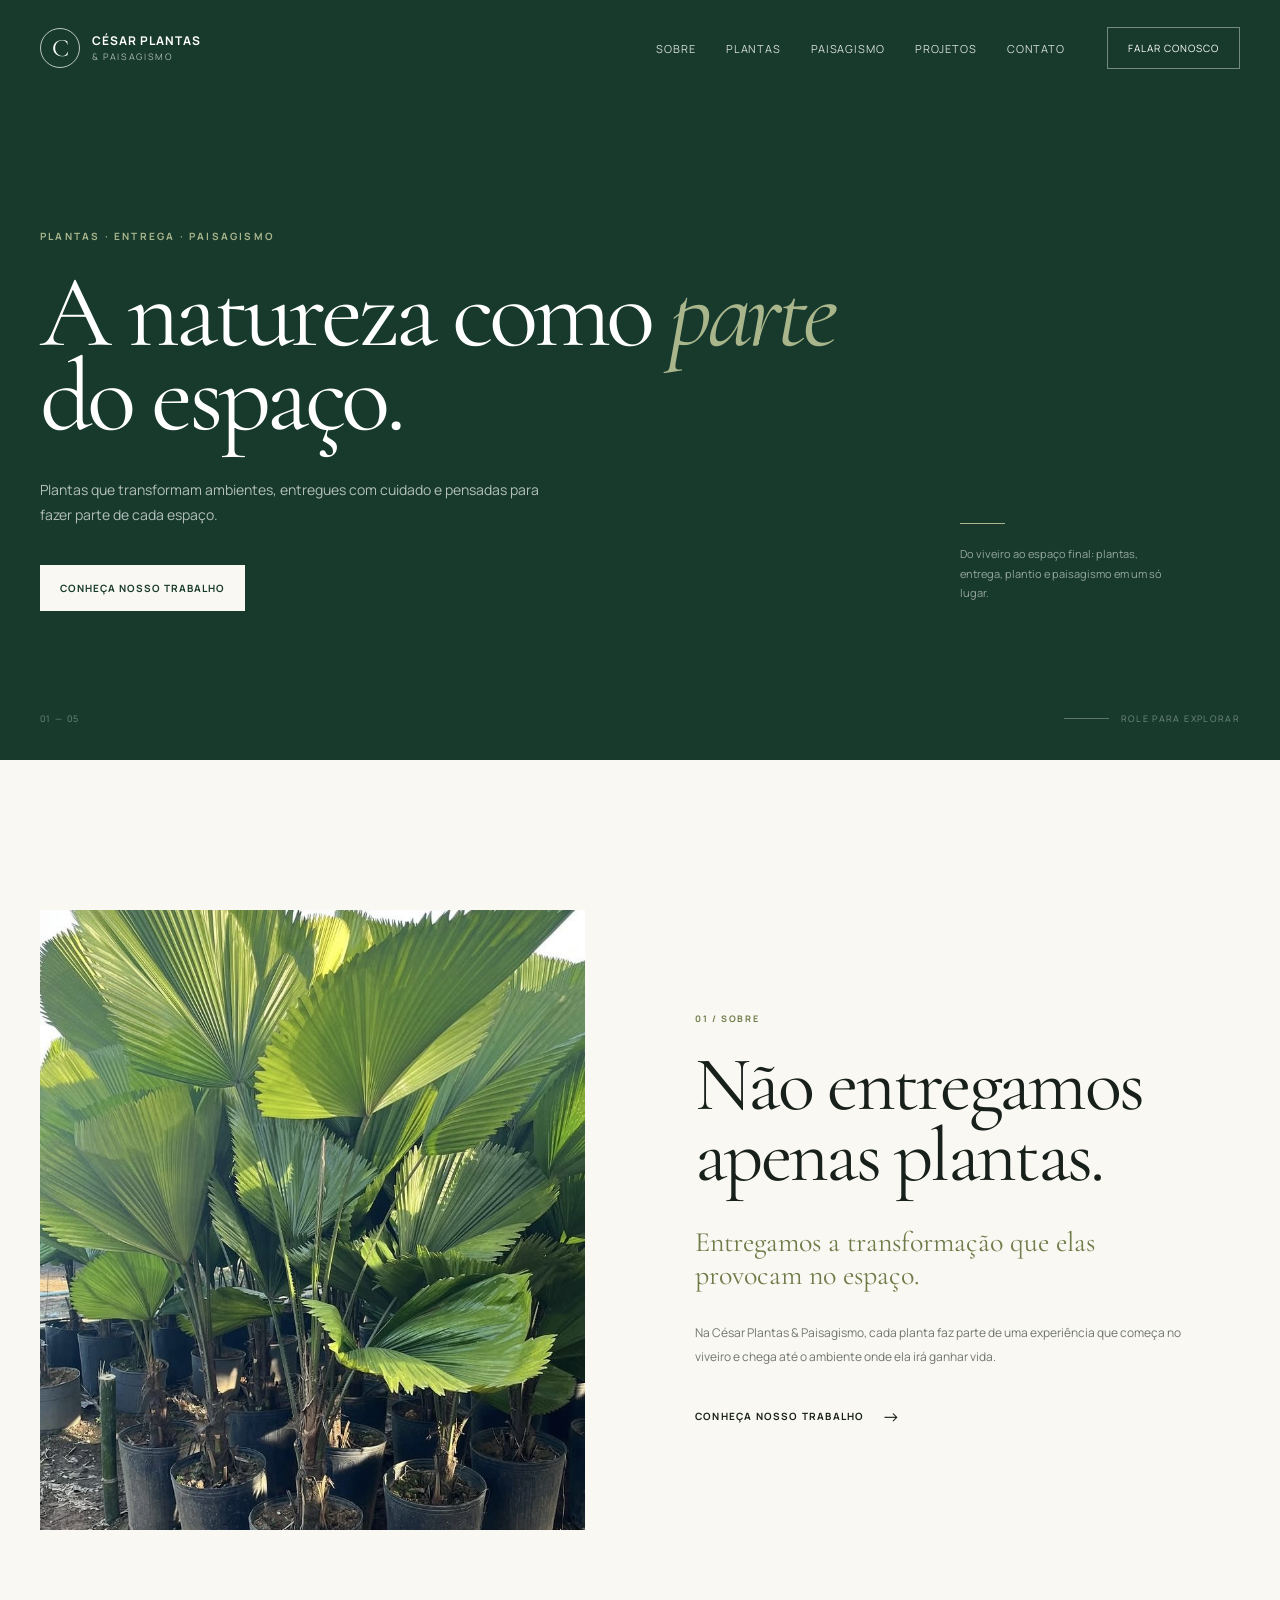
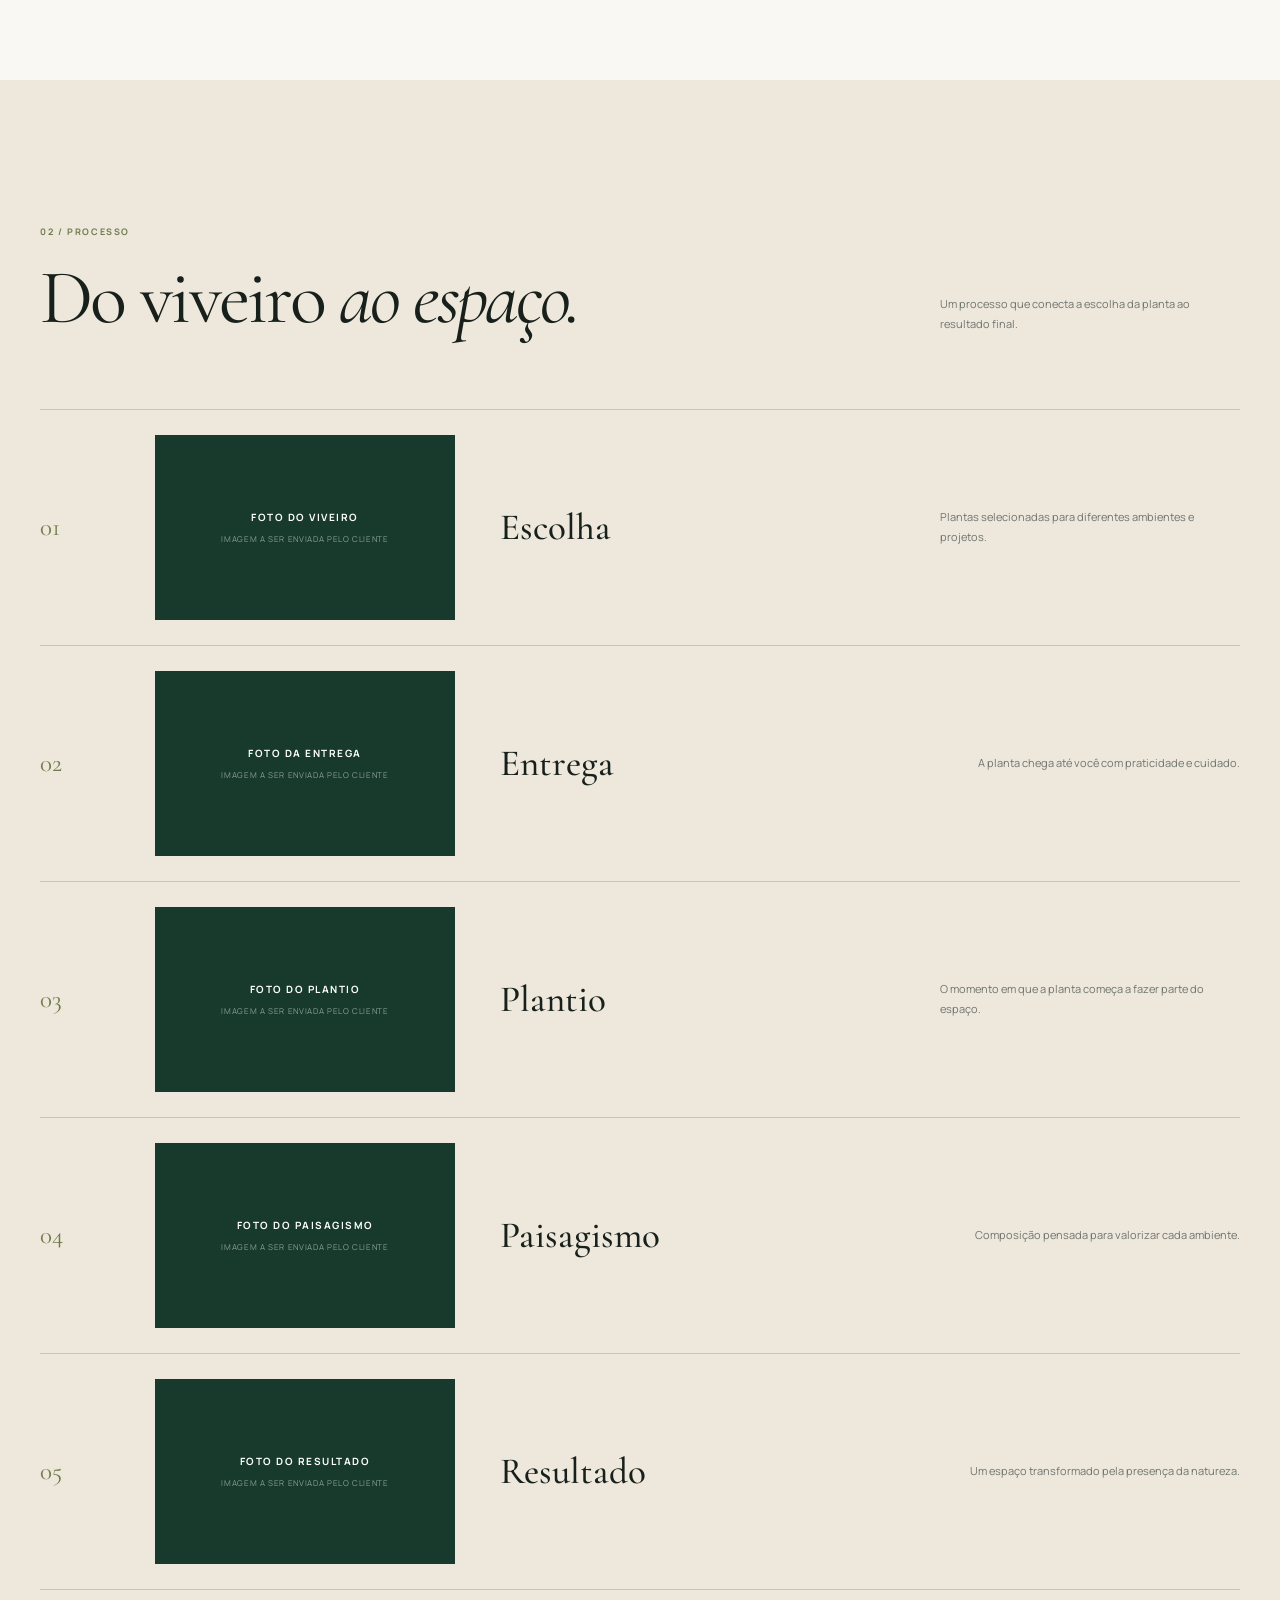
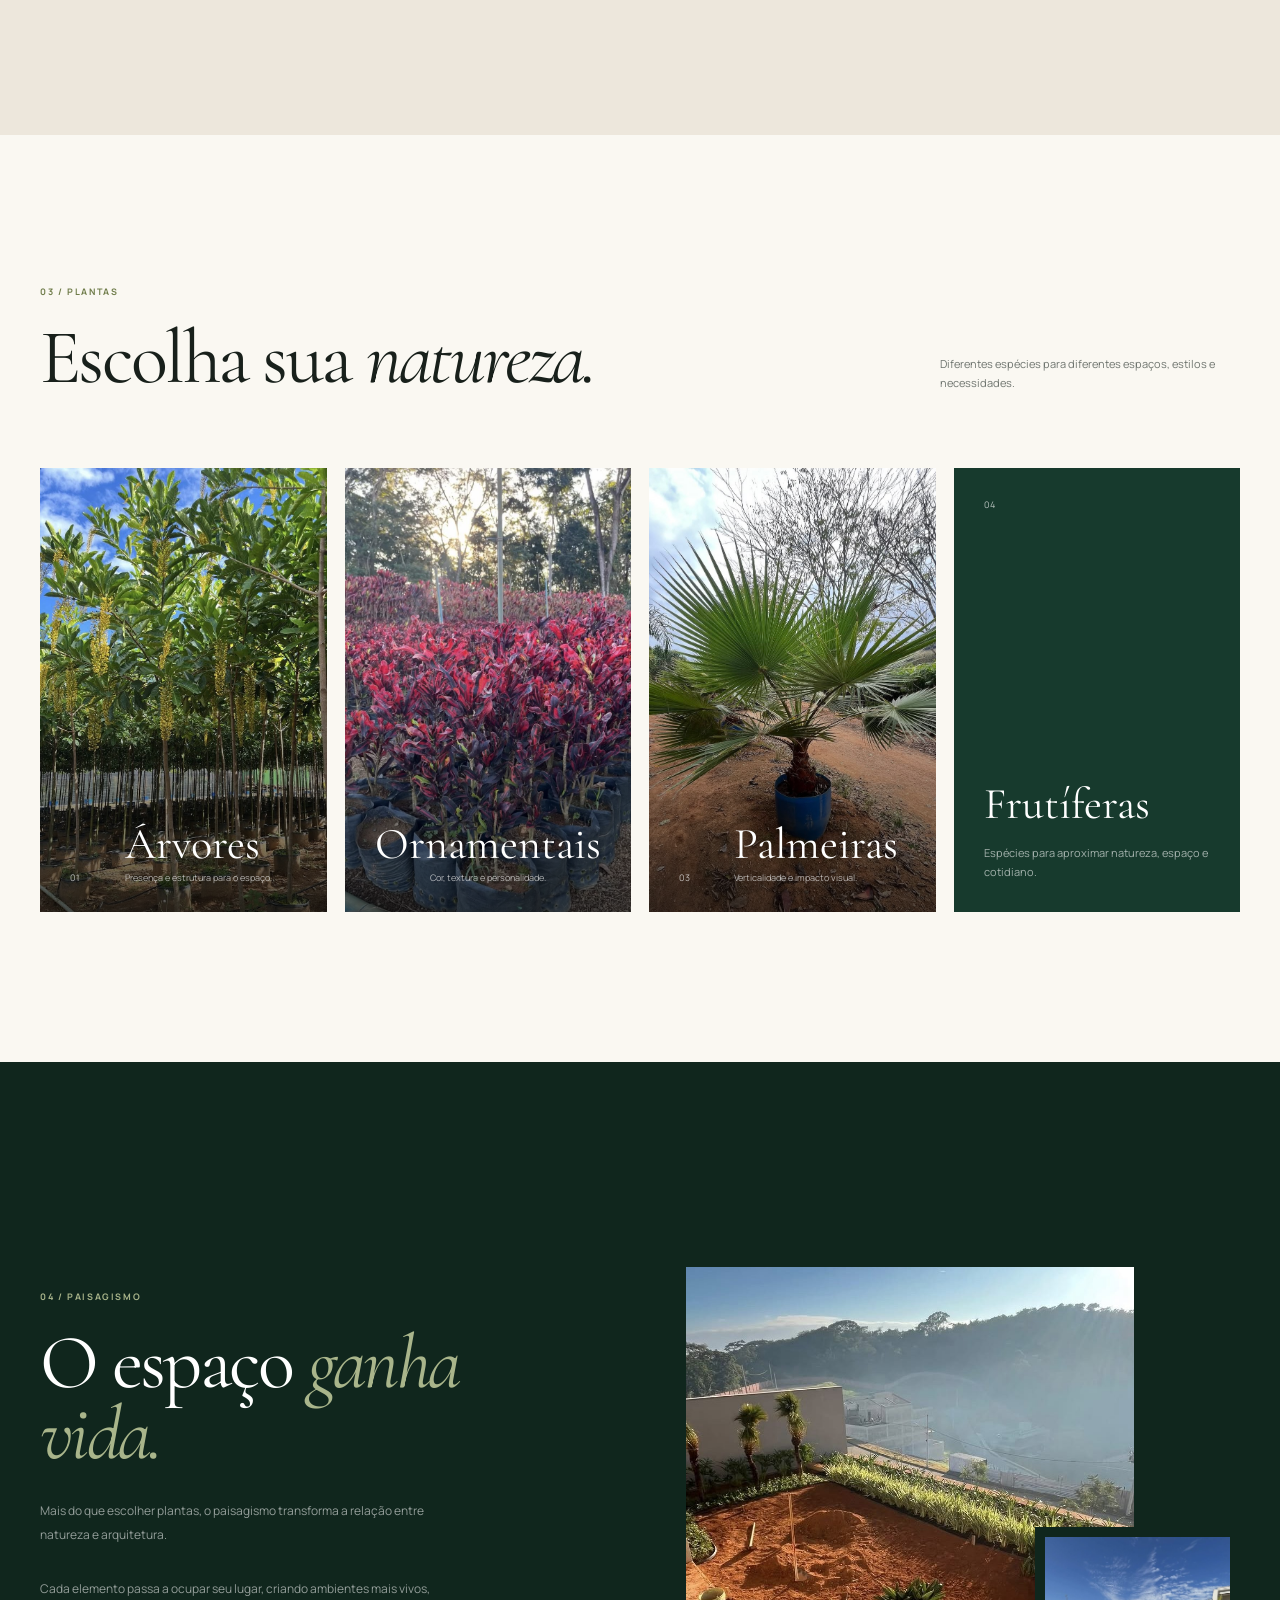
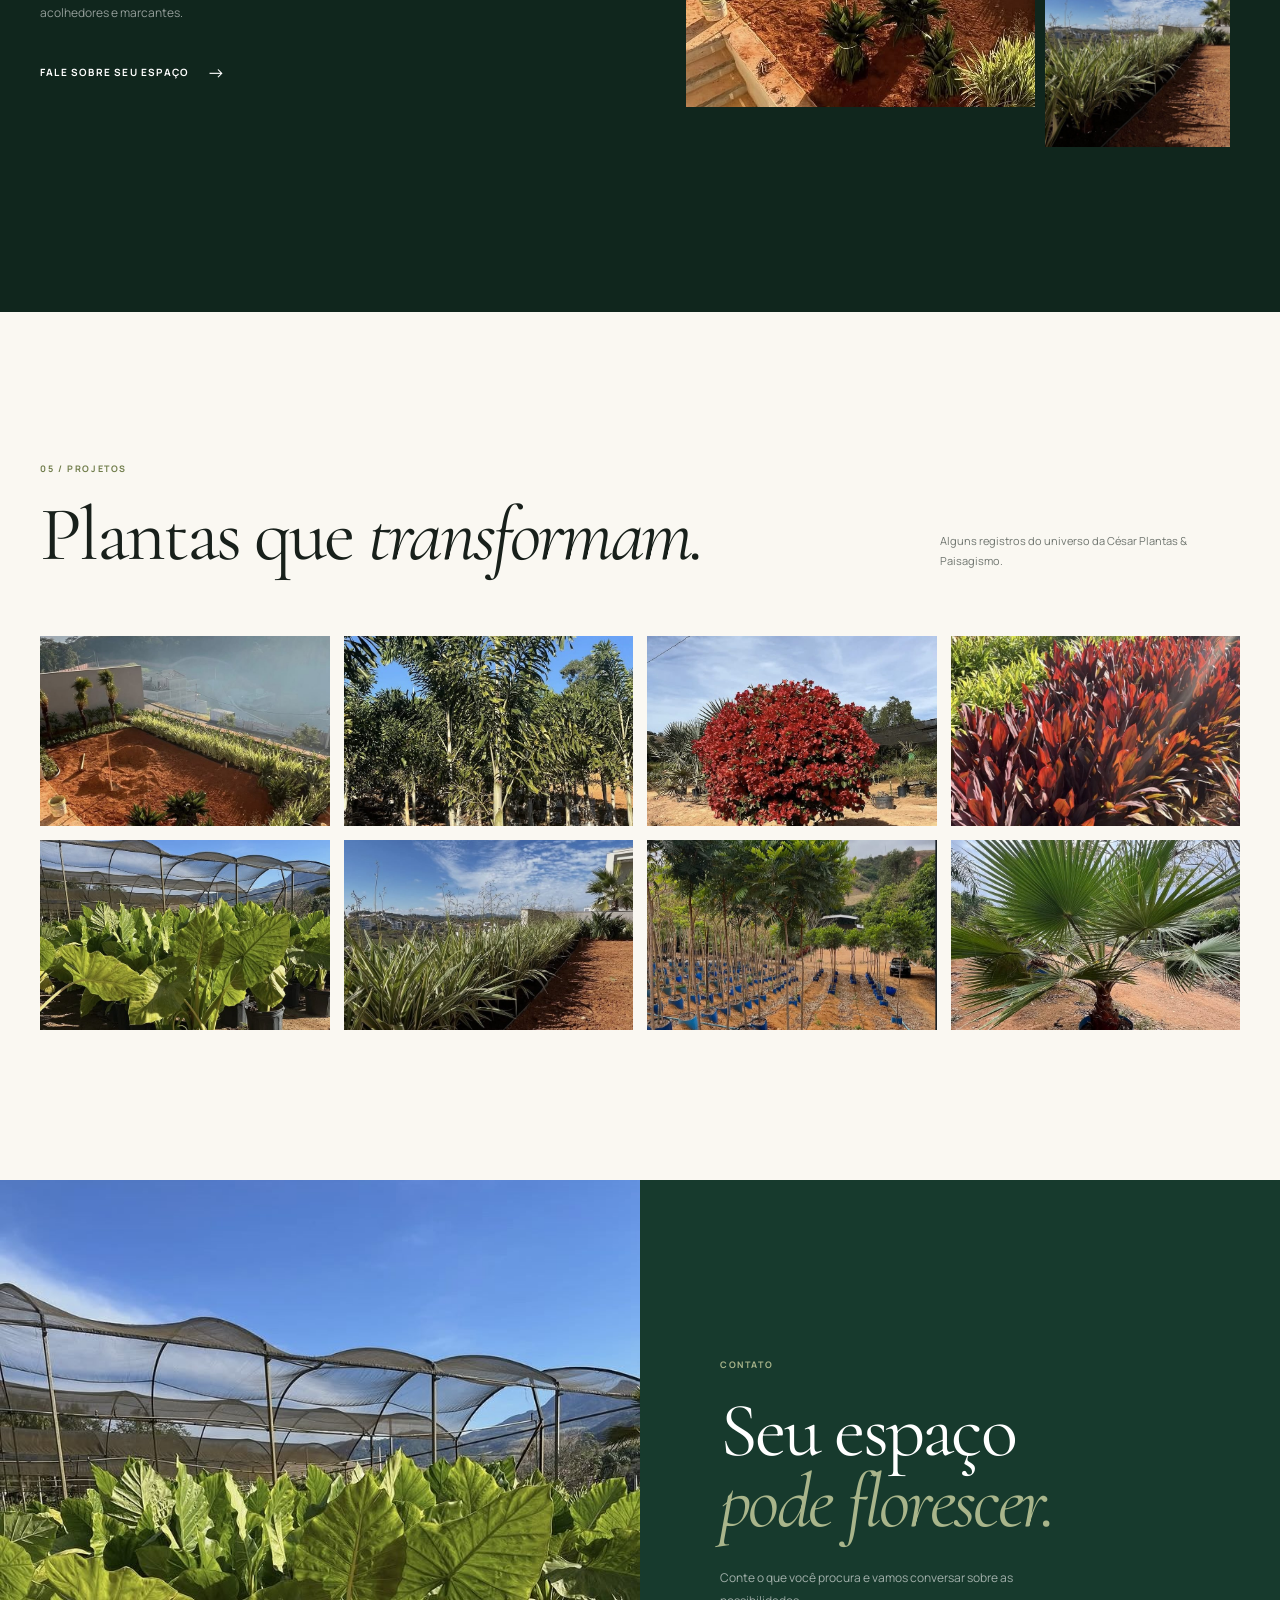
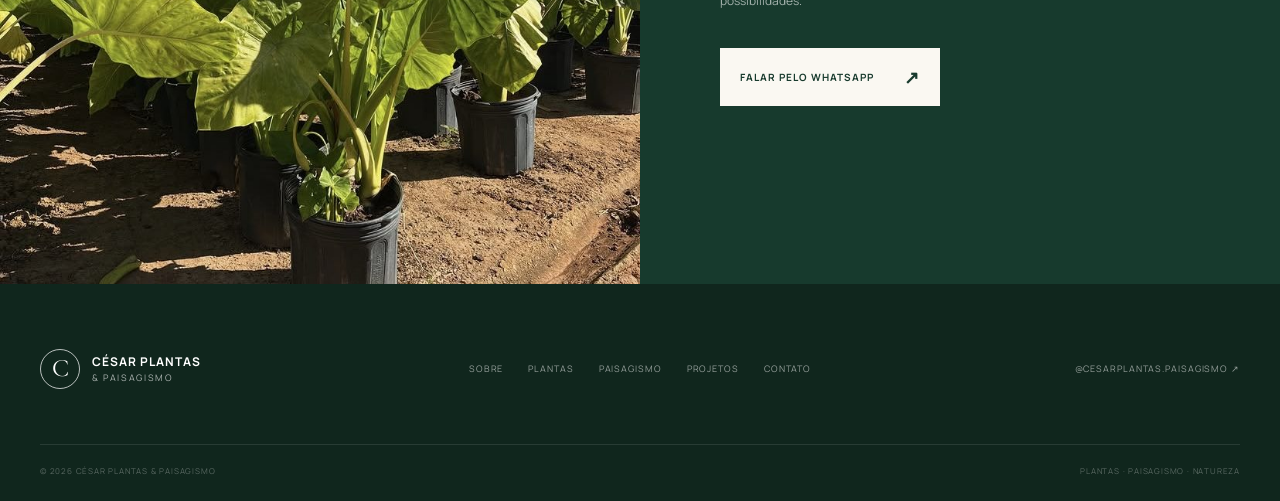
==== commit 79087aed: "finalizaçãoesboço" ====
--- a/index.html
+++ b/index.html
@@ -90,7 +90,6 @@
 
                     <a href="#contato" class="main-btn">
                         Conheça nosso trabalho
-                        <span>↗</span>
                     </a>
 
                 </div>
@@ -333,13 +332,12 @@
                                 <p>Presença e estrutura para o espaço.</p>
                             </div>
 
-                            <span class="arrow">↗</span>
                         </div>
 
                     </a>
 
 
-                    <a href="#contato" class="plant-card reveal">
+                    <a href="#contato" class="plant-card plant-card-ornamental reveal">
 
                         <img src="images/img_e4969.jpg" alt="Plantas ornamentais">
 
@@ -351,7 +349,6 @@
                                 <p>Cor, textura e personalidade.</p>
                             </div>
 
-                            <span class="arrow">↗</span>
                         </div>
 
                     </a>
@@ -369,7 +366,6 @@
                                 <p>Verticalidade e impacto visual.</p>
                             </div>
 
-                            <span class="arrow">↗</span>
                         </div>
 
                     </a>
@@ -387,7 +383,6 @@
                                 natureza, espaço e cotidiano.
                             </p>
 
-                            <span class="arrow">↗</span>
                         </div>
 
                     </a>
@@ -690,4 +685,4 @@
     <script src="script.js"></script>
 
 </body>
-</html>+</html>
--- a/style.css
+++ b/style.css
@@ -707,6 +707,19 @@
 }
 
 
+@media (min-width:601px) {
+    .plant-card-ornamental .plant-card-overlay {
+        grid-template-columns:1fr;
+        text-align:center;
+    }
+
+
+    .plant-card-ornamental .plant-card-overlay > span:first-child {
+        display:none;
+    }
+}
+
+
 .arrow {
     font-size:24px;
     font-weight:300;
@@ -1505,7 +1518,7 @@
         left:14px;
         right:14px;
         bottom:15px;
-        grid-template-columns:1fr auto;
+        grid-template-columns:1fr;
         gap:8px;
     }
 
@@ -1518,6 +1531,11 @@
     .plant-card-overlay h3,
     .plant-card-text h3 {
         font-size:32px;
+    }
+
+
+    .plant-card-ornamental .plant-card-overlay h3 {
+        font-size:clamp(21px, 6.7vw, 28px);
     }
 
 
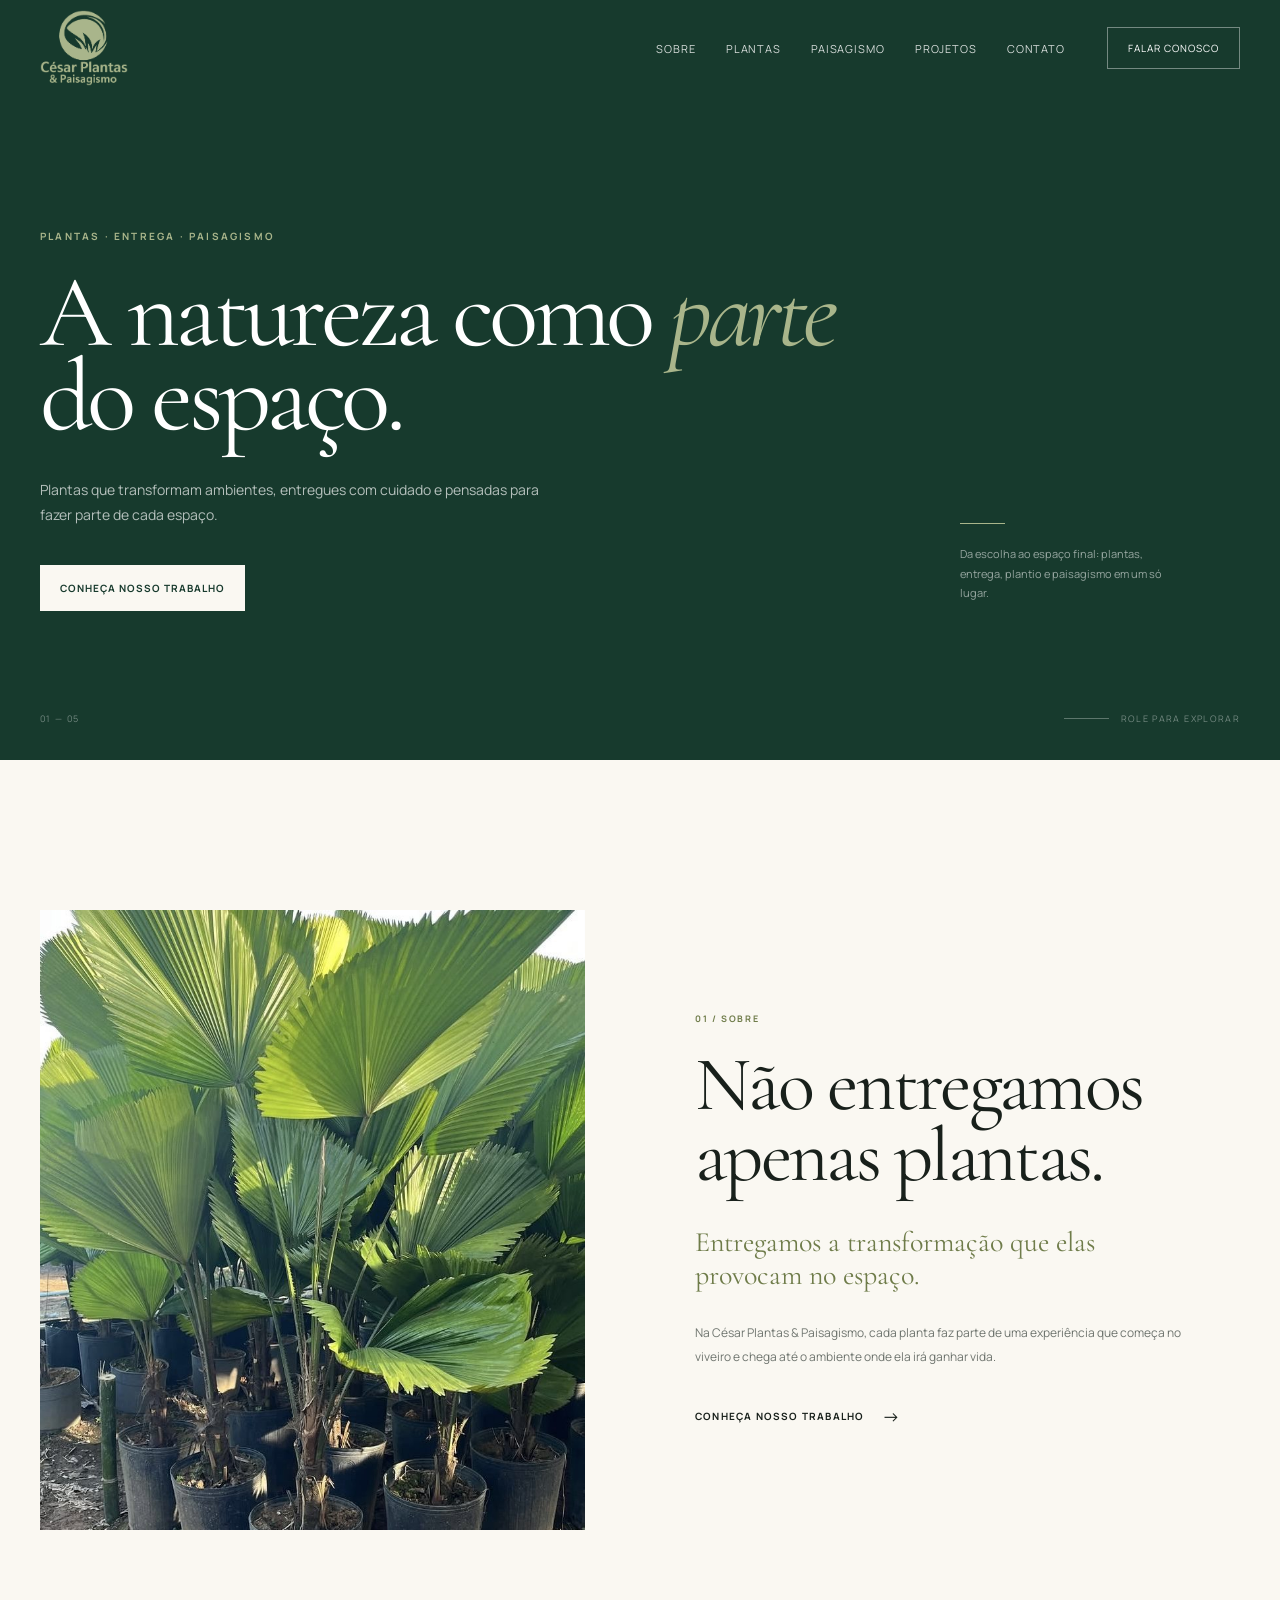
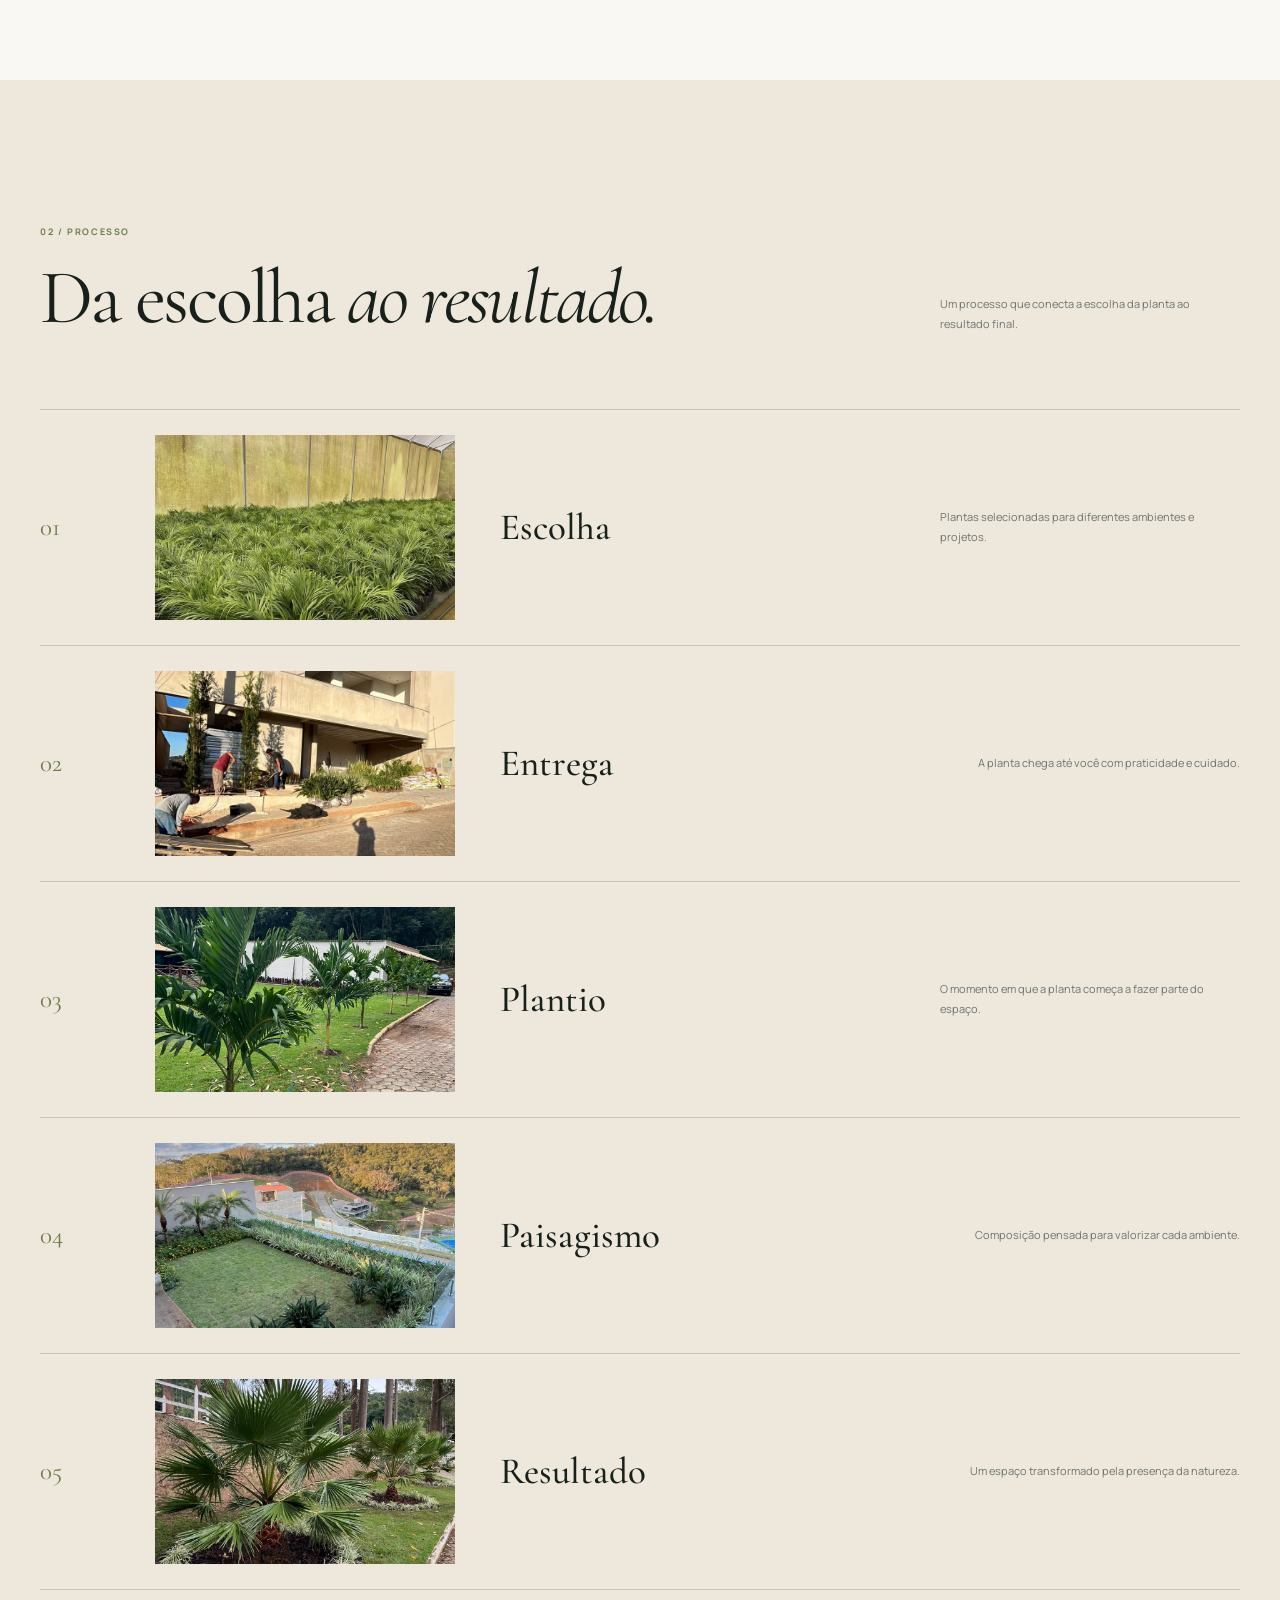
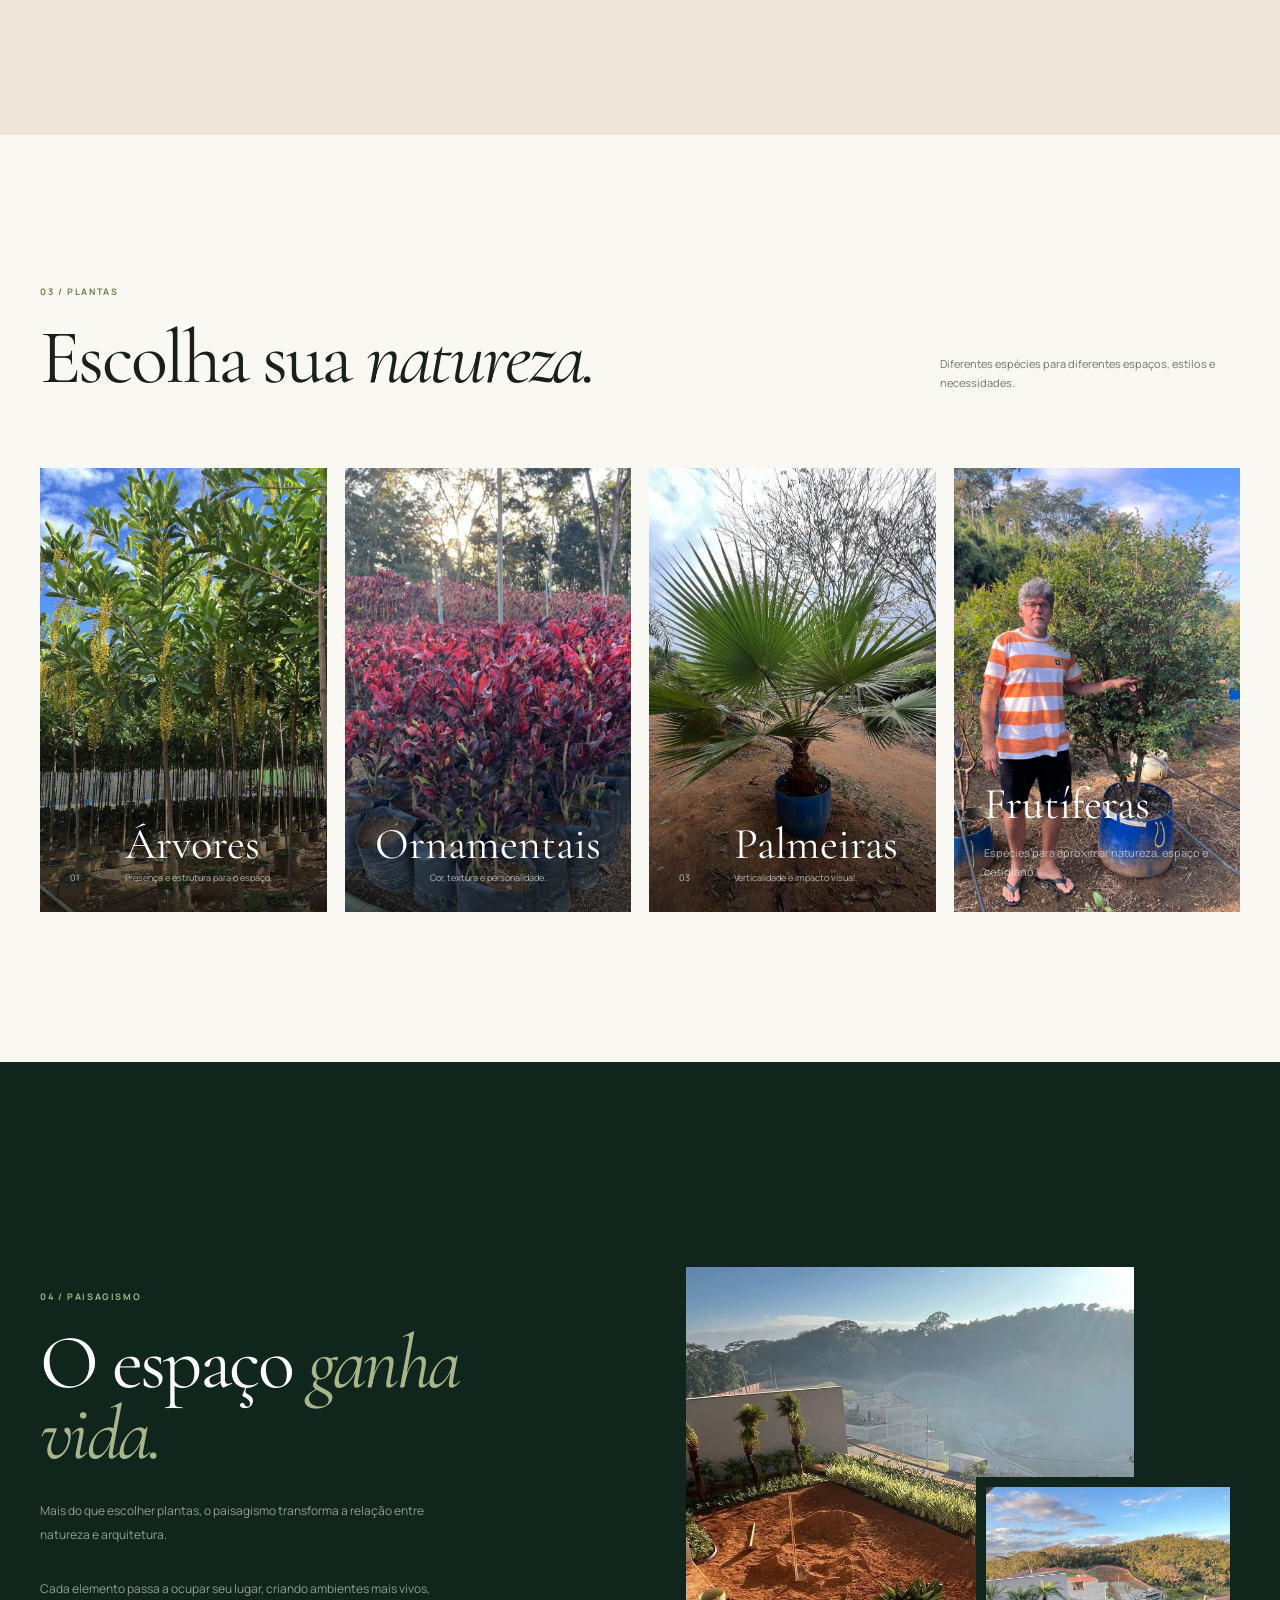
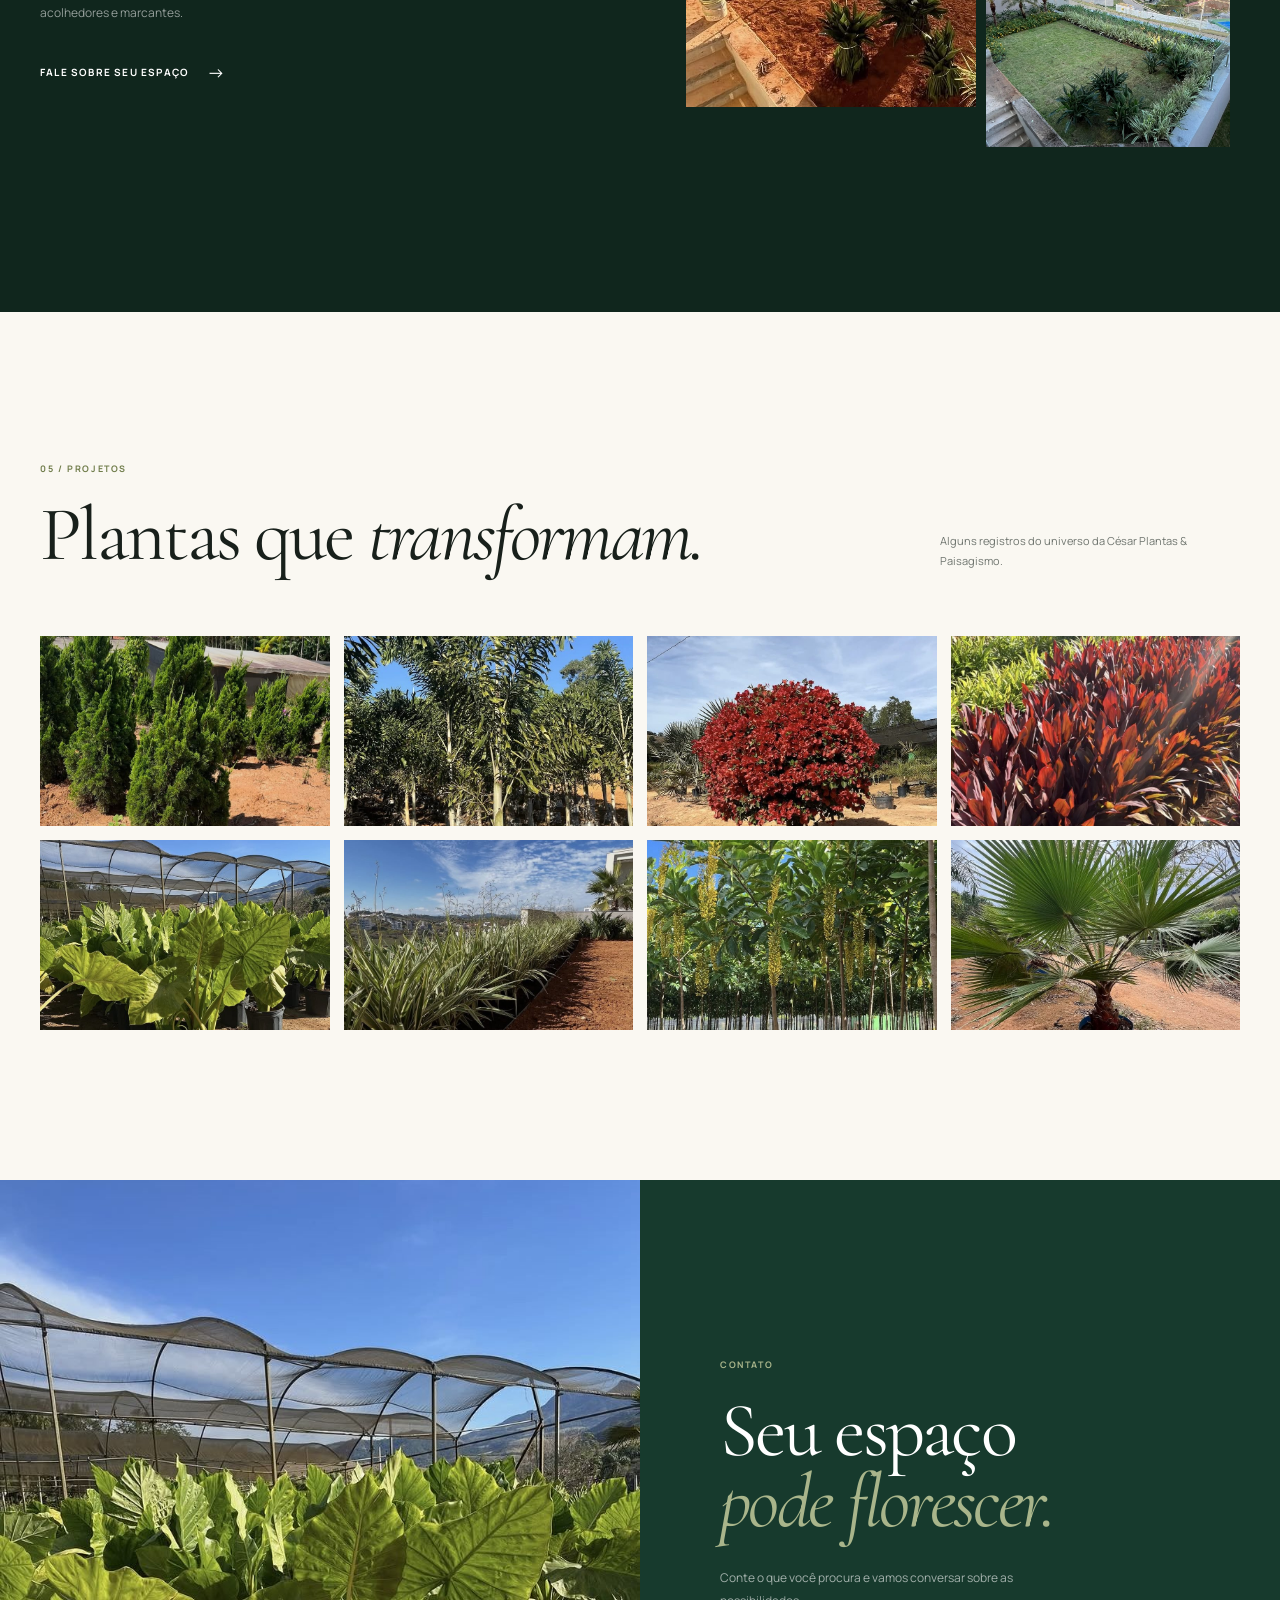
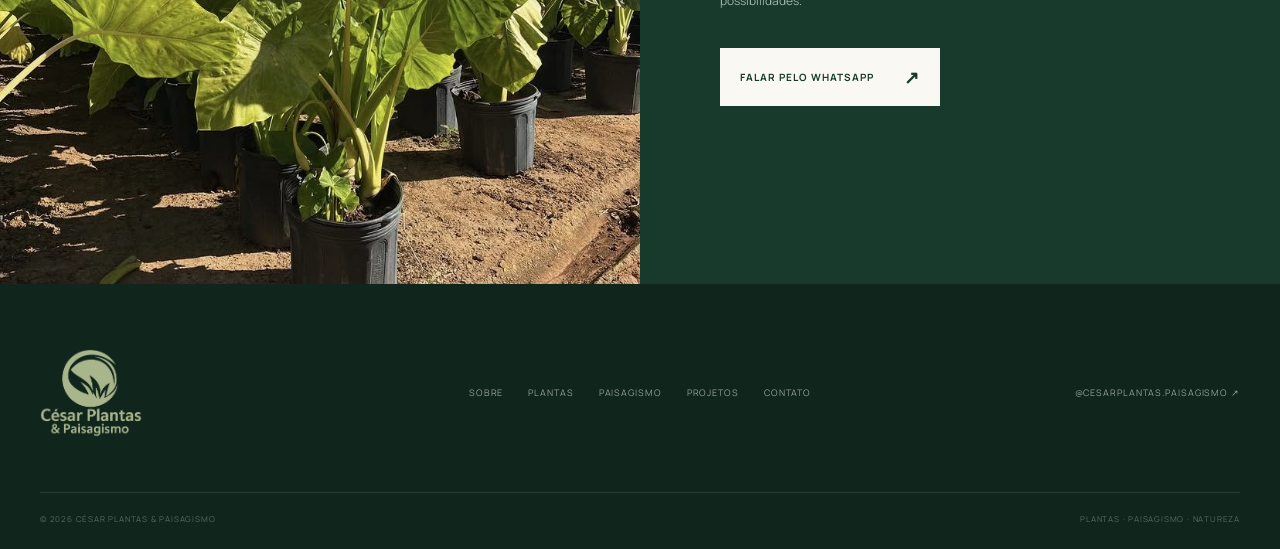
==== commit 7441705e: "Alterações d cliente feitas" ====
--- a/index.html
+++ b/index.html
@@ -22,7 +22,7 @@
         <div class="container header-inner">
 
             <a href="#" class="brand">
-                <span class="brand-mark">C</span>
+                <img class="brand-logo" src="images/logo-cesar-plantas-clara.png" alt="César Plantas & Paisagismo">
 
                 <span class="brand-text">
                     <strong>César Plantas</strong>
@@ -37,7 +37,7 @@
                 <a href="#projetos">Projetos</a>
                 <a href="#contato">Contato</a>
 
-                <a href="#contato" class="header-btn">
+                <a href="contato.html" class="header-btn">
                     Falar conosco
                 </a>
             </nav>
@@ -56,7 +56,7 @@
             <a href="#projetos">Projetos</a>
             <a href="#contato">Contato</a>
 
-            <a href="#contato" class="mobile-nav-btn">
+            <a href="contato.html" class="mobile-nav-btn">
                 Falar conosco
             </a>
         </nav>
@@ -99,7 +99,7 @@
                     <div class="hero-side-line"></div>
 
                     <p>
-                        Do viveiro ao espaço final:
+                        Da escolha ao espaço final:
                         plantas, entrega, plantio e
                         paisagismo em um só lugar.
                     </p>
@@ -173,8 +173,8 @@
                         <span class="section-number">02 / PROCESSO</span>
 
                         <h2>
-                            Do viveiro
-                            <em>ao espaço.</em>
+                            Da escolha
+                            <em>ao resultado.</em>
                         </h2>
                     </div>
 
@@ -192,9 +192,8 @@
 
                         <div class="process-number">01</div>
 
-                        <div class="process-image photo-placeholder">
-                            <span>FOTO DO VIVEIRO</span>
-                            <small>Imagem a ser enviada pelo cliente</small>
+                        <div class="process-image">
+                            <img src="images/img_e4967.jpg" alt="Plantas disponíveis para escolha no viveiro">
                         </div>
 
                         <div class="process-info">
@@ -212,9 +211,8 @@
 
                         <div class="process-number">02</div>
 
-                        <div class="process-image photo-placeholder">
-                            <span>FOTO DA ENTREGA</span>
-                            <small>Imagem a ser enviada pelo cliente</small>
+                        <div class="process-image">
+                            <img src="images/Entrega.jpeg" alt="Entrega das plantas">
                         </div>
 
                         <div class="process-info">
@@ -232,9 +230,8 @@
 
                         <div class="process-number">03</div>
 
-                        <div class="process-image photo-placeholder">
-                            <span>FOTO DO PLANTIO</span>
-                            <small>Imagem a ser enviada pelo cliente</small>
+                        <div class="process-image">
+                            <img src="images/Plantio.jpeg" alt="Plantio das plantas no local">
                         </div>
 
                         <div class="process-info">
@@ -252,9 +249,8 @@
 
                         <div class="process-number">04</div>
 
-                        <div class="process-image photo-placeholder">
-                            <span>FOTO DO PAISAGISMO</span>
-                            <small>Imagem a ser enviada pelo cliente</small>
+                        <div class="process-image">
+                             <img src="images/Paisagismo.jpeg" alt="Paisagismo">
                         </div>
 
                         <div class="process-info">
@@ -272,9 +268,8 @@
 
                         <div class="process-number">05</div>
 
-                        <div class="process-image photo-placeholder">
-                            <span>FOTO DO RESULTADO</span>
-                            <small>Imagem a ser enviada pelo cliente</small>
+                        <div class="process-image">
+                            <img src="images/Resultado.jpeg" alt="Resultado final do paisagismo">
                         </div>
 
                         <div class="process-info">
@@ -372,6 +367,7 @@
 
 
                     <a href="#contato" class="plant-card plant-card-text reveal">
+                        <img src="images/Frutíferas.jpeg" alt="Frutíferas no viveiro">
 
                         <div class="plant-card-text-content">
                             <span>04</span>
@@ -439,7 +435,7 @@
 
                     <div class="landscape-detail-image">
                         <img
-                            src="images/img_e4965.jpg"
+                            src="images/Paisagismo.jpeg"
                             alt="Árvore ornamental"
                         >
                     </div>
@@ -483,7 +479,7 @@
                         aria-label="Ampliar projeto"
                     >
                         <img
-                            src="images/img_e4964.jpg"
+                            src="images/IMG_E4976.JPG"
                             alt="Paisagismo"
                         >
                     </button>
@@ -555,7 +551,7 @@
                         aria-label="Ampliar projeto"
                     >
                         <img
-                            src="images/IMG_E4977.JPG"
+                            src="images/img_e4968.jpg"
                             alt="Plantas e árvores no viveiro"
                         >
                     </button>
@@ -603,7 +599,7 @@
                     conversar sobre as possibilidades.
                 </p>
 
-                <a href="#" class="contact-btn whatsapp-link">
+                <a href="contato.html" class="contact-btn whatsapp-link">
                     Falar pelo WhatsApp
                     <span>↗</span>
                 </a>
@@ -622,7 +618,7 @@
 
             <a href="#" class="brand footer-brand">
 
-                <span class="brand-mark">C</span>
+                <img class="brand-logo" src="images/logo-cesar-plantas-clara.png" alt="César Plantas & Paisagismo">
 
                 <span class="brand-text">
                     <strong>César Plantas</strong>
--- a/style.css
+++ b/style.css
@@ -97,6 +97,18 @@
 }
 
 
+.brand-logo {
+    width:auto;
+    height:76px;
+    object-fit:contain;
+}
+
+
+.footer-brand .brand-logo {
+    height:88px;
+}
+
+
 .brand-mark {
     width:40px;
     height:40px;
@@ -113,7 +125,7 @@
 
 
 .brand-text {
-    display:flex;
+    display:none;
     flex-direction:column;
     line-height:1;
 }
@@ -537,6 +549,13 @@
 }
 
 
+.process-image img {
+    width:100%;
+    height:100%;
+    object-fit:cover;
+}
+
+
 /*
    ESTES SÃO OS ESPAÇOS DAS FOTOS.
 
@@ -856,8 +875,8 @@
     right:0;
     bottom:10px;
 
-    width:31%;
-    height:230px;
+    width:40%;
+    height:280px;
 
     border:10px solid var(--green-deep);
 
@@ -1345,20 +1364,13 @@
     }
 
 
-    .brand-mark {
-        width:35px;
-        height:35px;
-        font-size:22px;
-    }
-
-
-    .brand-text strong {
-        font-size:10px;
-    }
-
-
-    .brand-text small {
-        font-size:7px;
+    .brand-logo {
+        height:58px;
+    }
+
+
+    .footer-brand .brand-logo {
+        height:76px;
     }
 
 
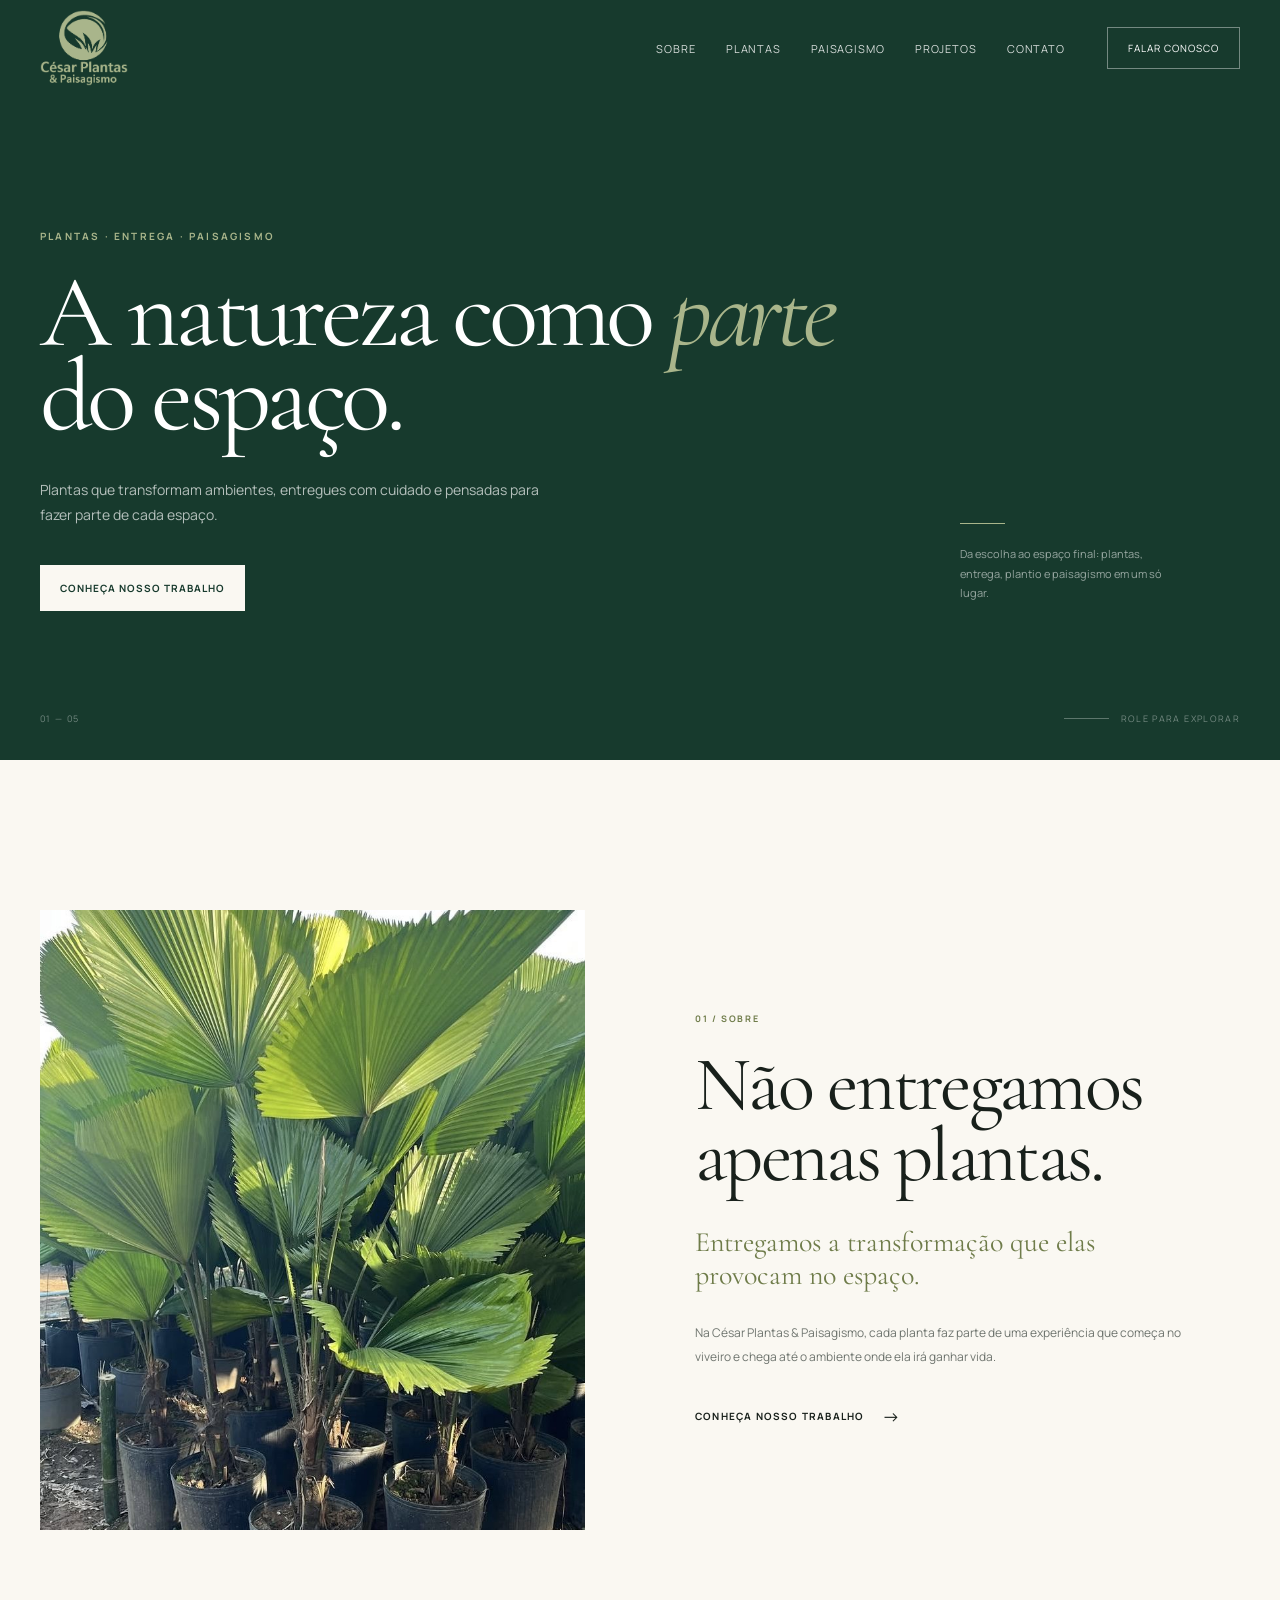
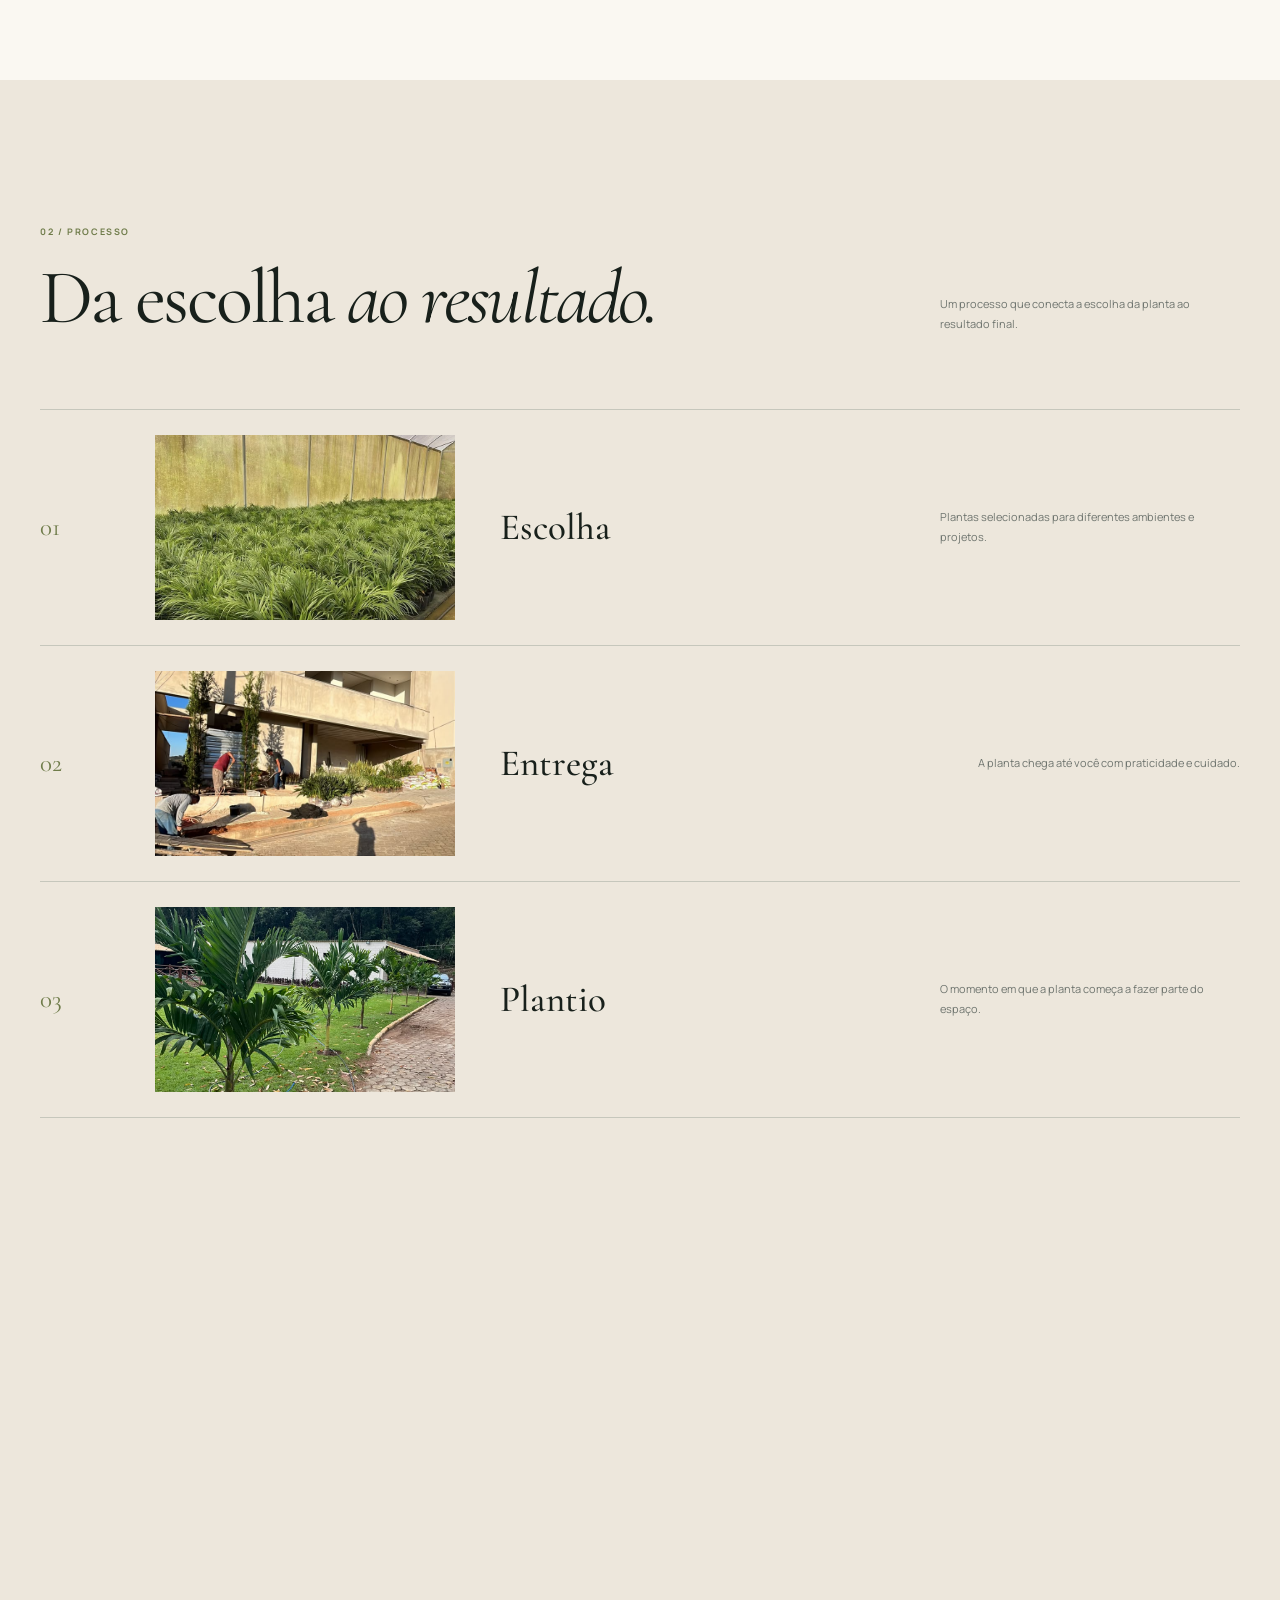
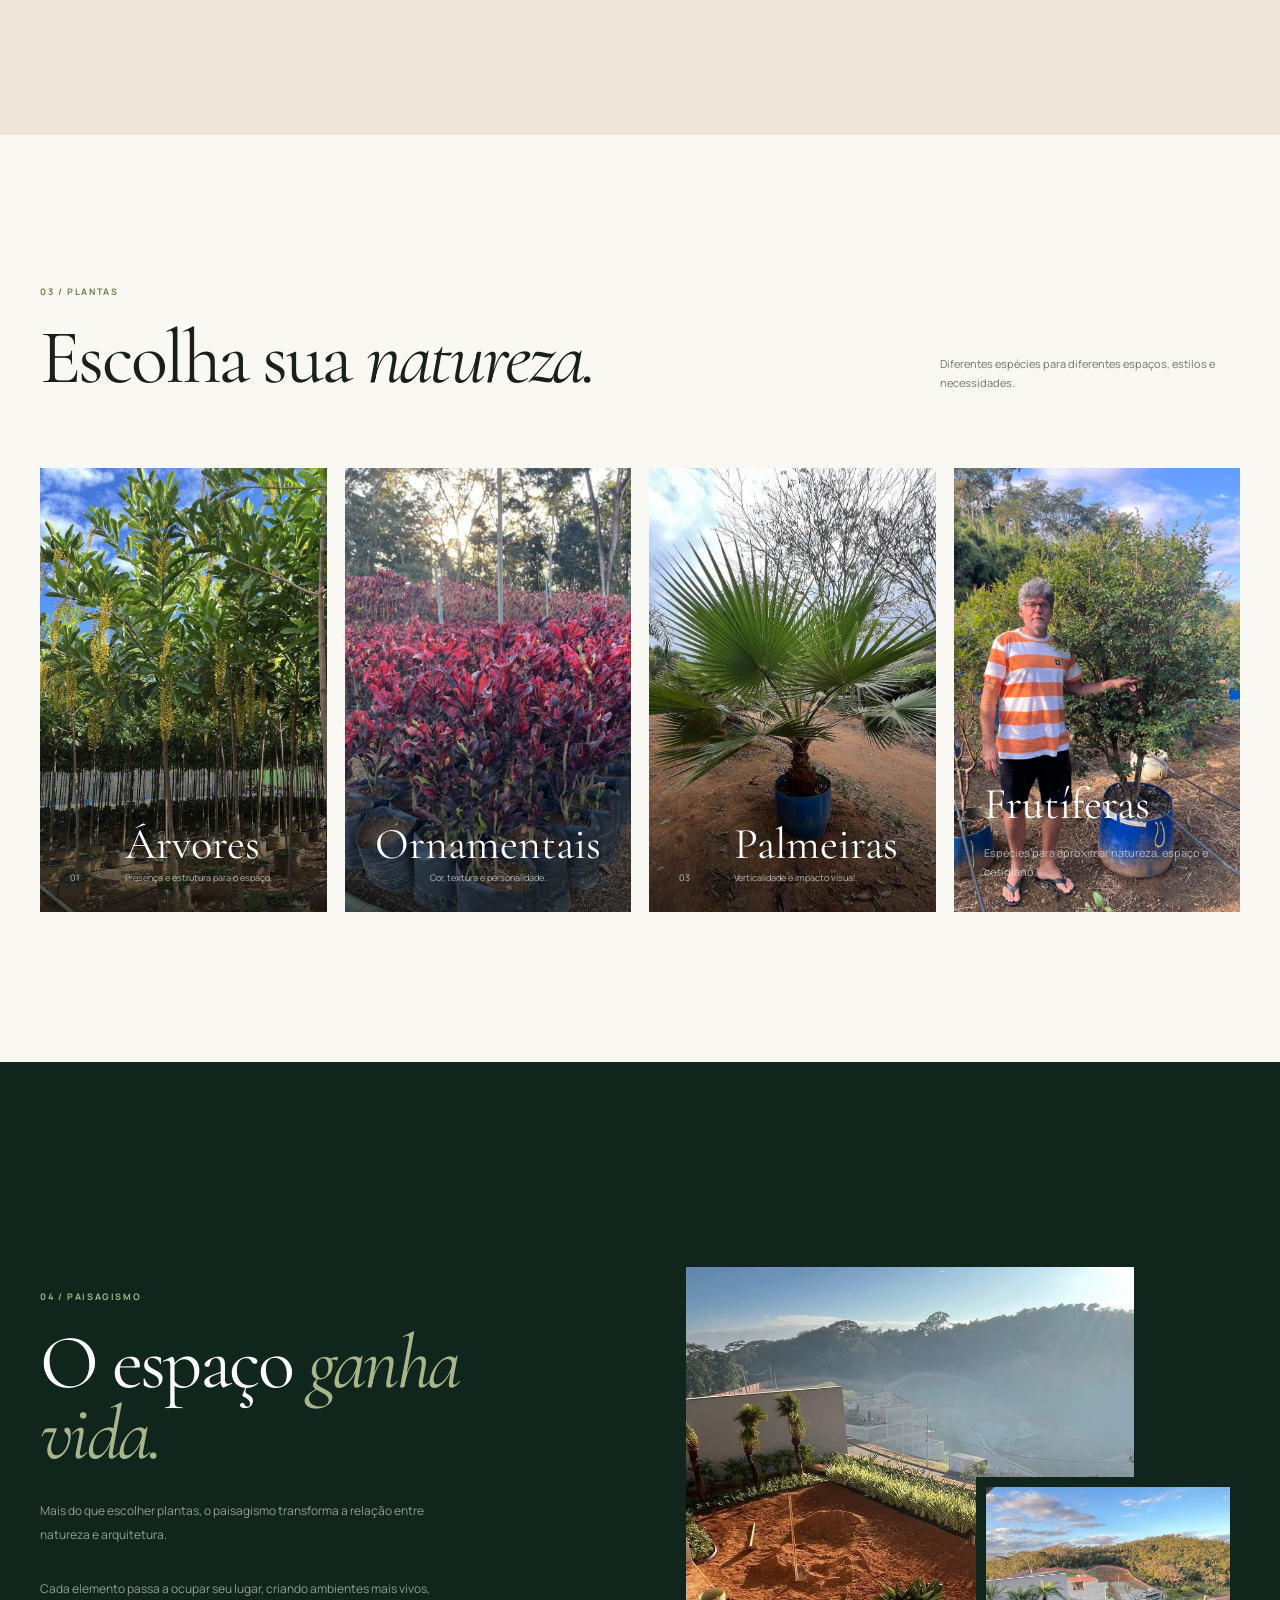
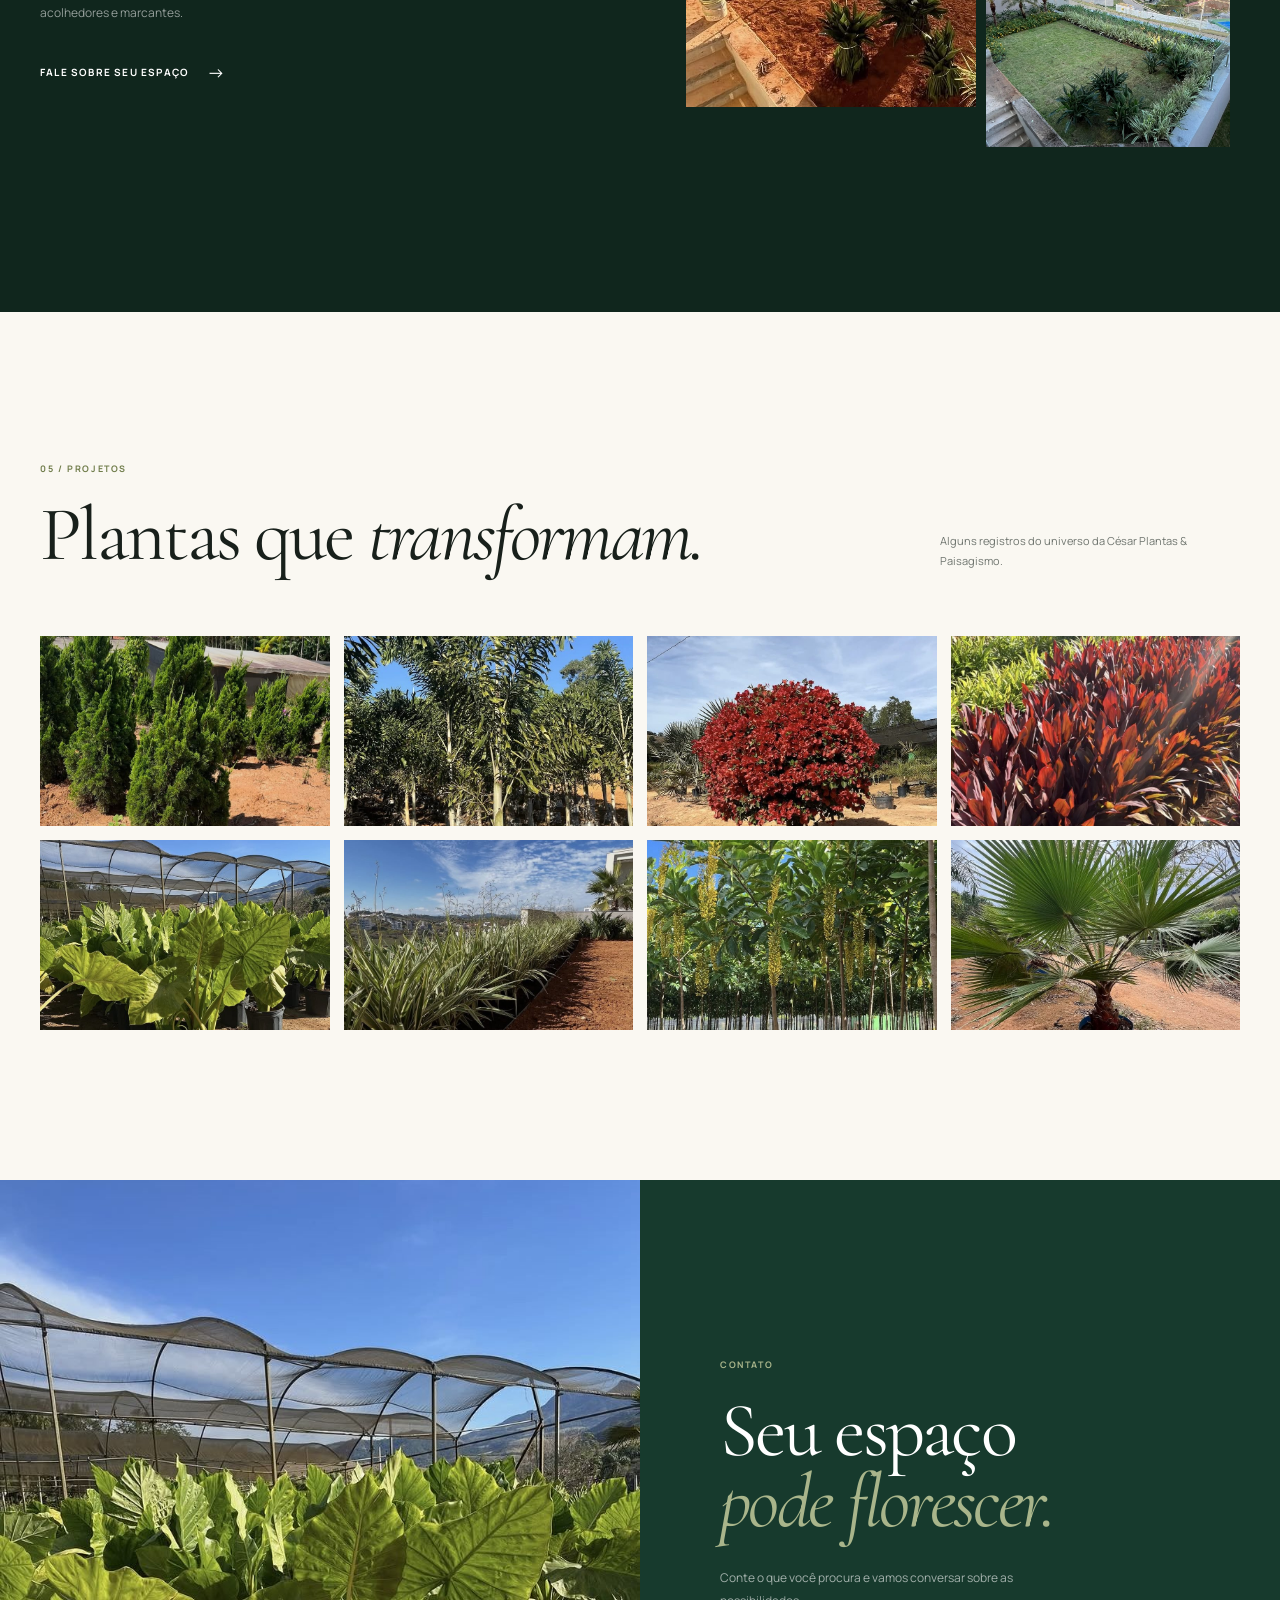
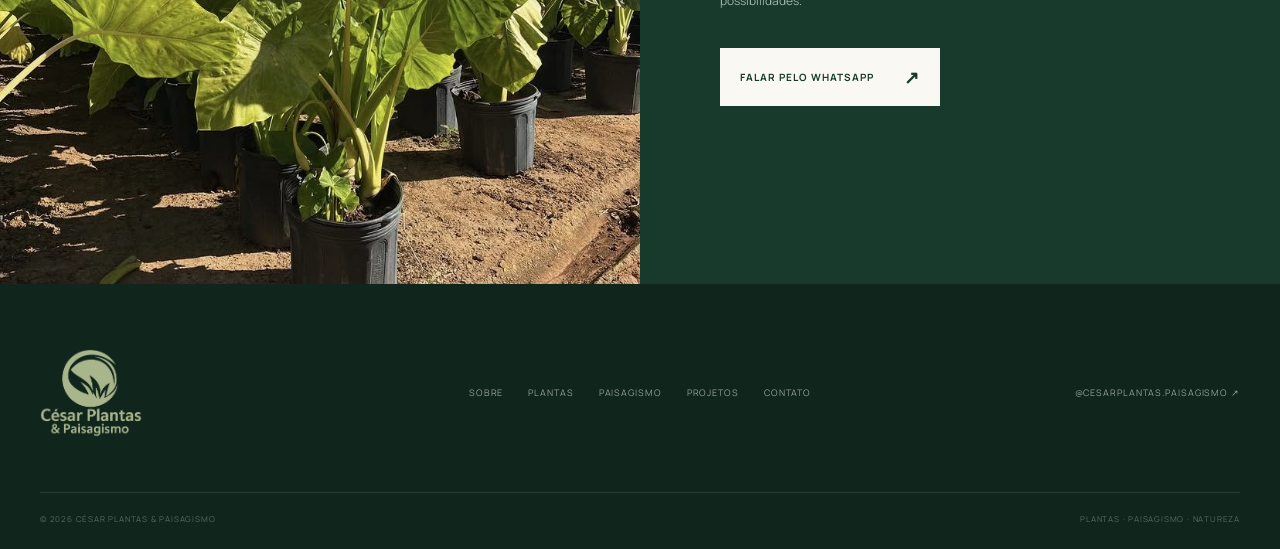
==== commit b6eb003f: "Agora sim, tudo okay" ====
--- a/index.html
+++ b/index.html
@@ -1,6 +1,7 @@
 <!DOCTYPE html>
 <html lang="pt-BR">
 <head>
+    <link rel="icon" type="image/png" href="images/favicon.png">
     <meta charset="UTF-8">
     <meta name="viewport" content="width=device-width, initial-scale=1.0">
 
@@ -19,6 +20,7 @@
 
     <!-- HEADER -->
     <header class="site-header">
+       
         <div class="container header-inner">
 
             <a href="#" class="brand">
--- a/style.css
+++ b/style.css
@@ -99,7 +99,7 @@
 
 .brand-logo {
     width:auto;
-    height:76px;
+    height:clamp(48px, 8vw, 76px);
     object-fit:contain;
 }
 
@@ -1365,12 +1365,12 @@
 
 
     .brand-logo {
-        height:58px;
+        height:clamp(48px, 10vw, 58px);
     }
 
 
     .footer-brand .brand-logo {
-        height:76px;
+        height:clamp(60px, 12vw, 76px);
     }
 
 
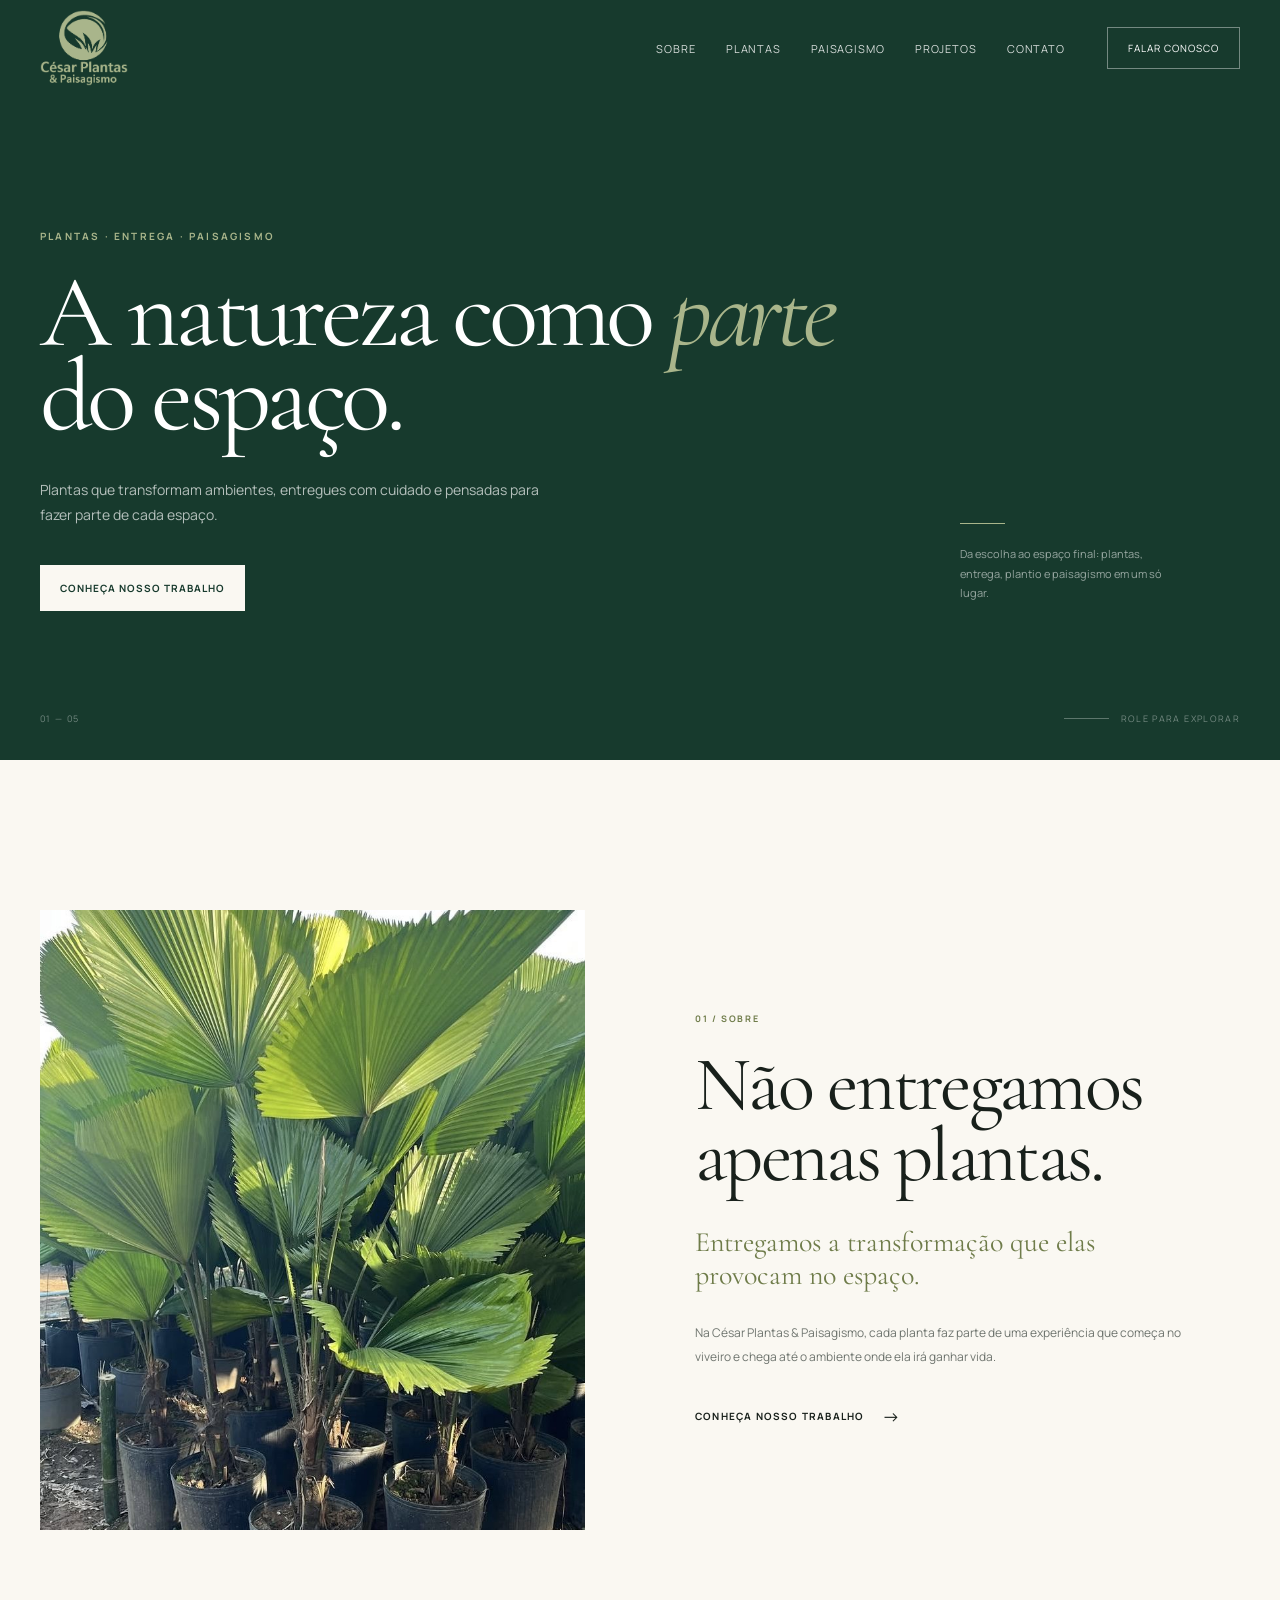
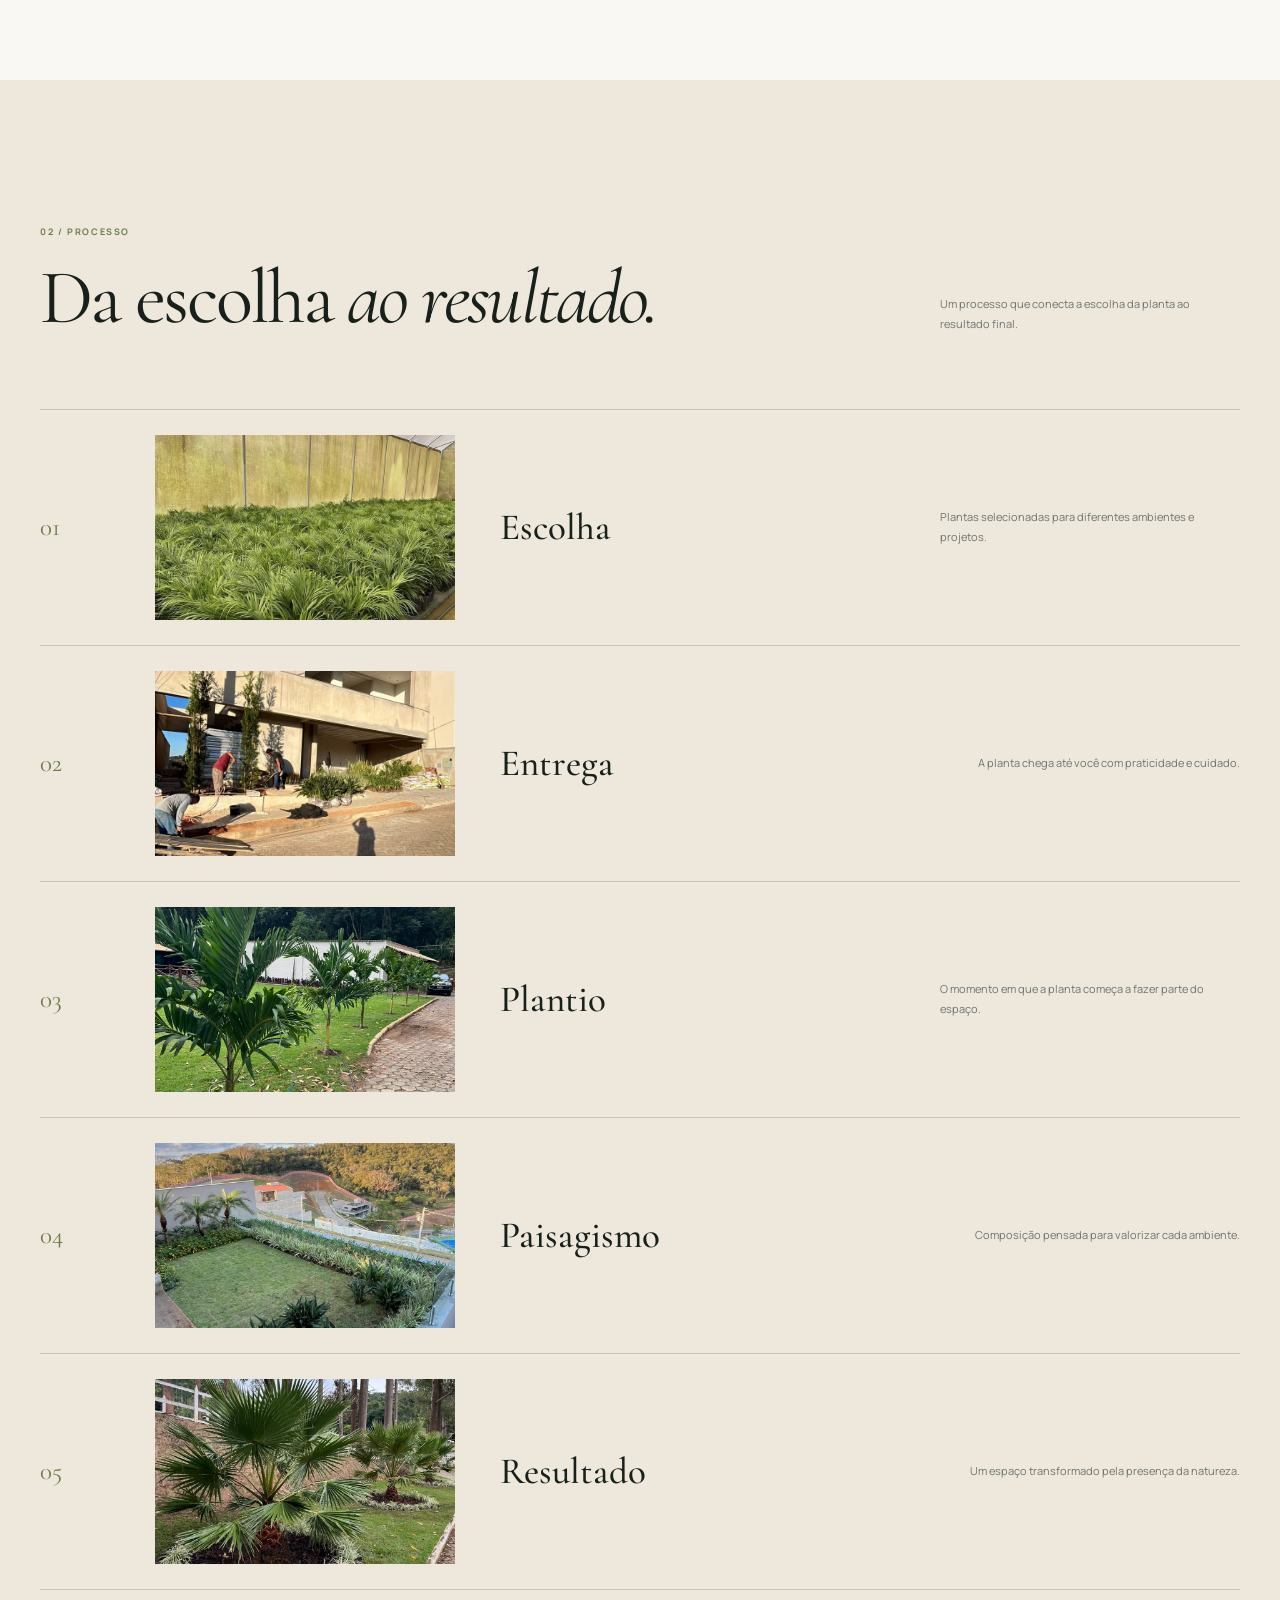
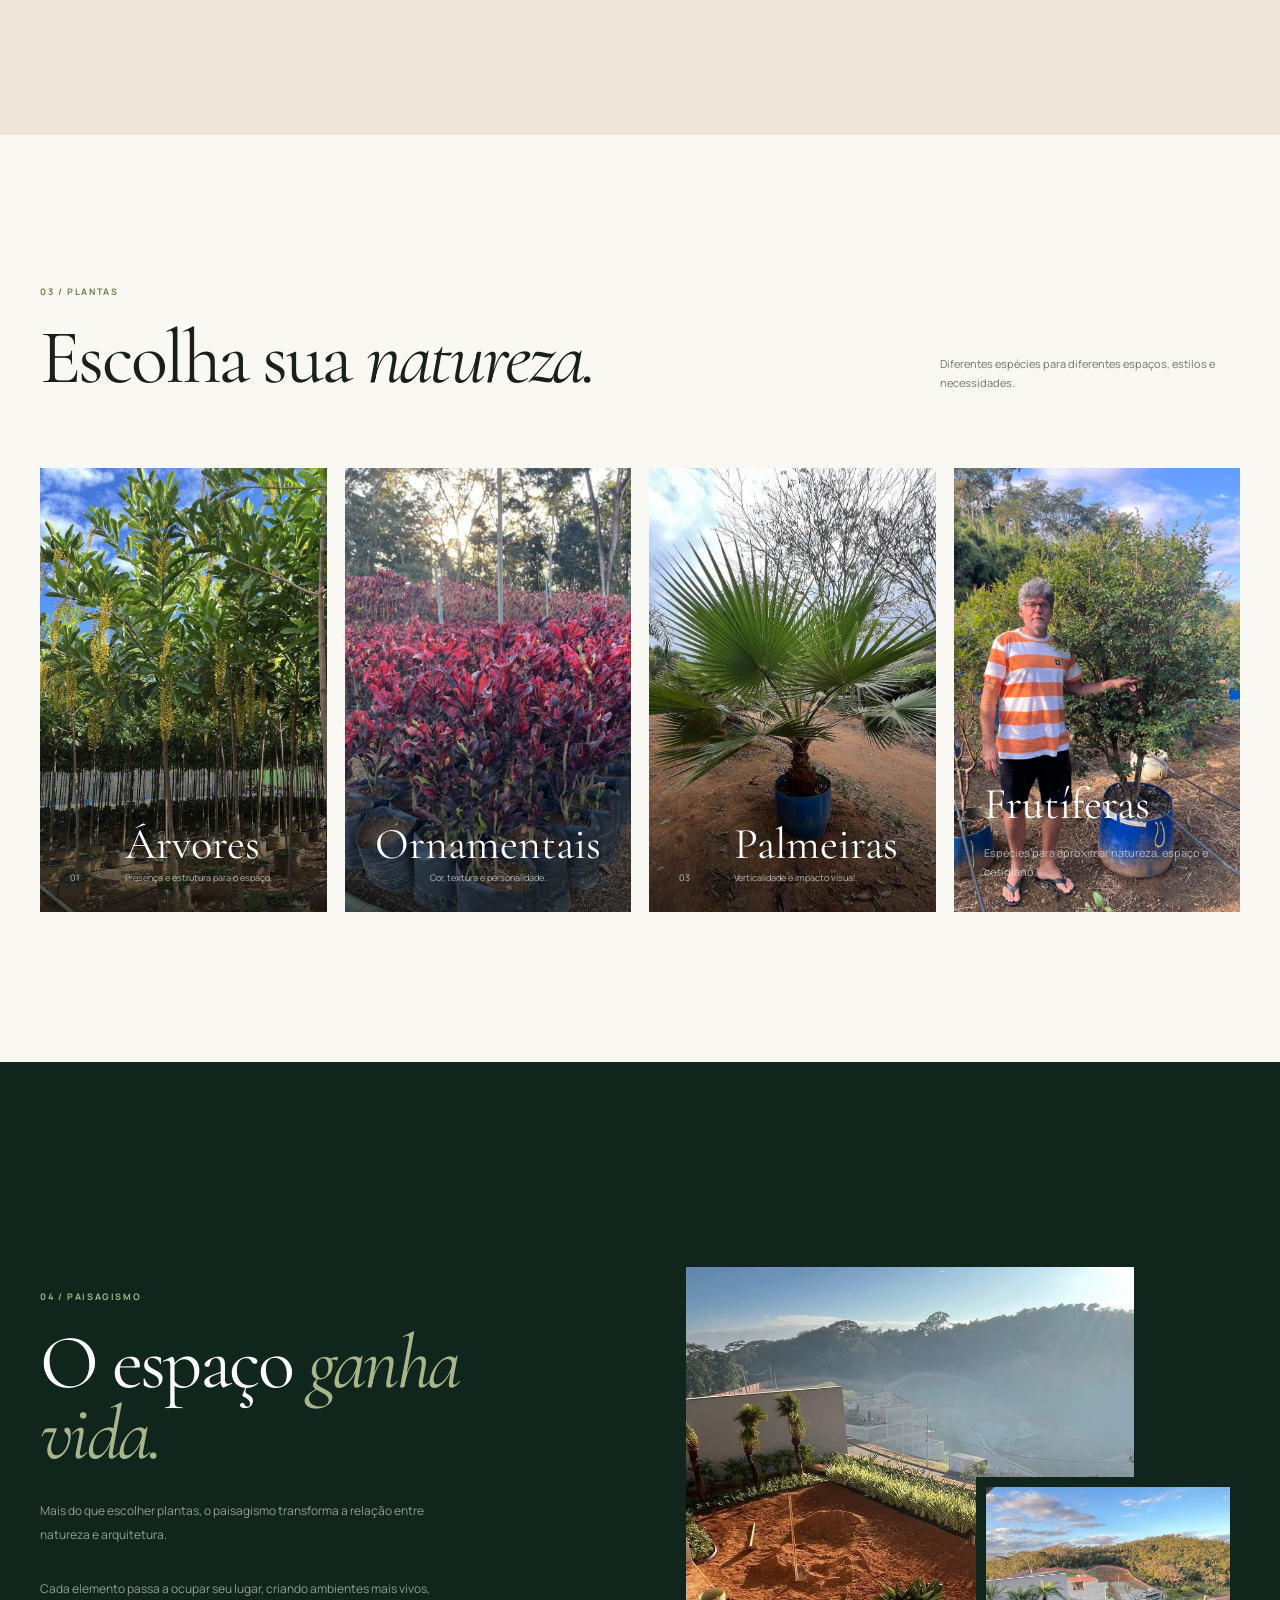
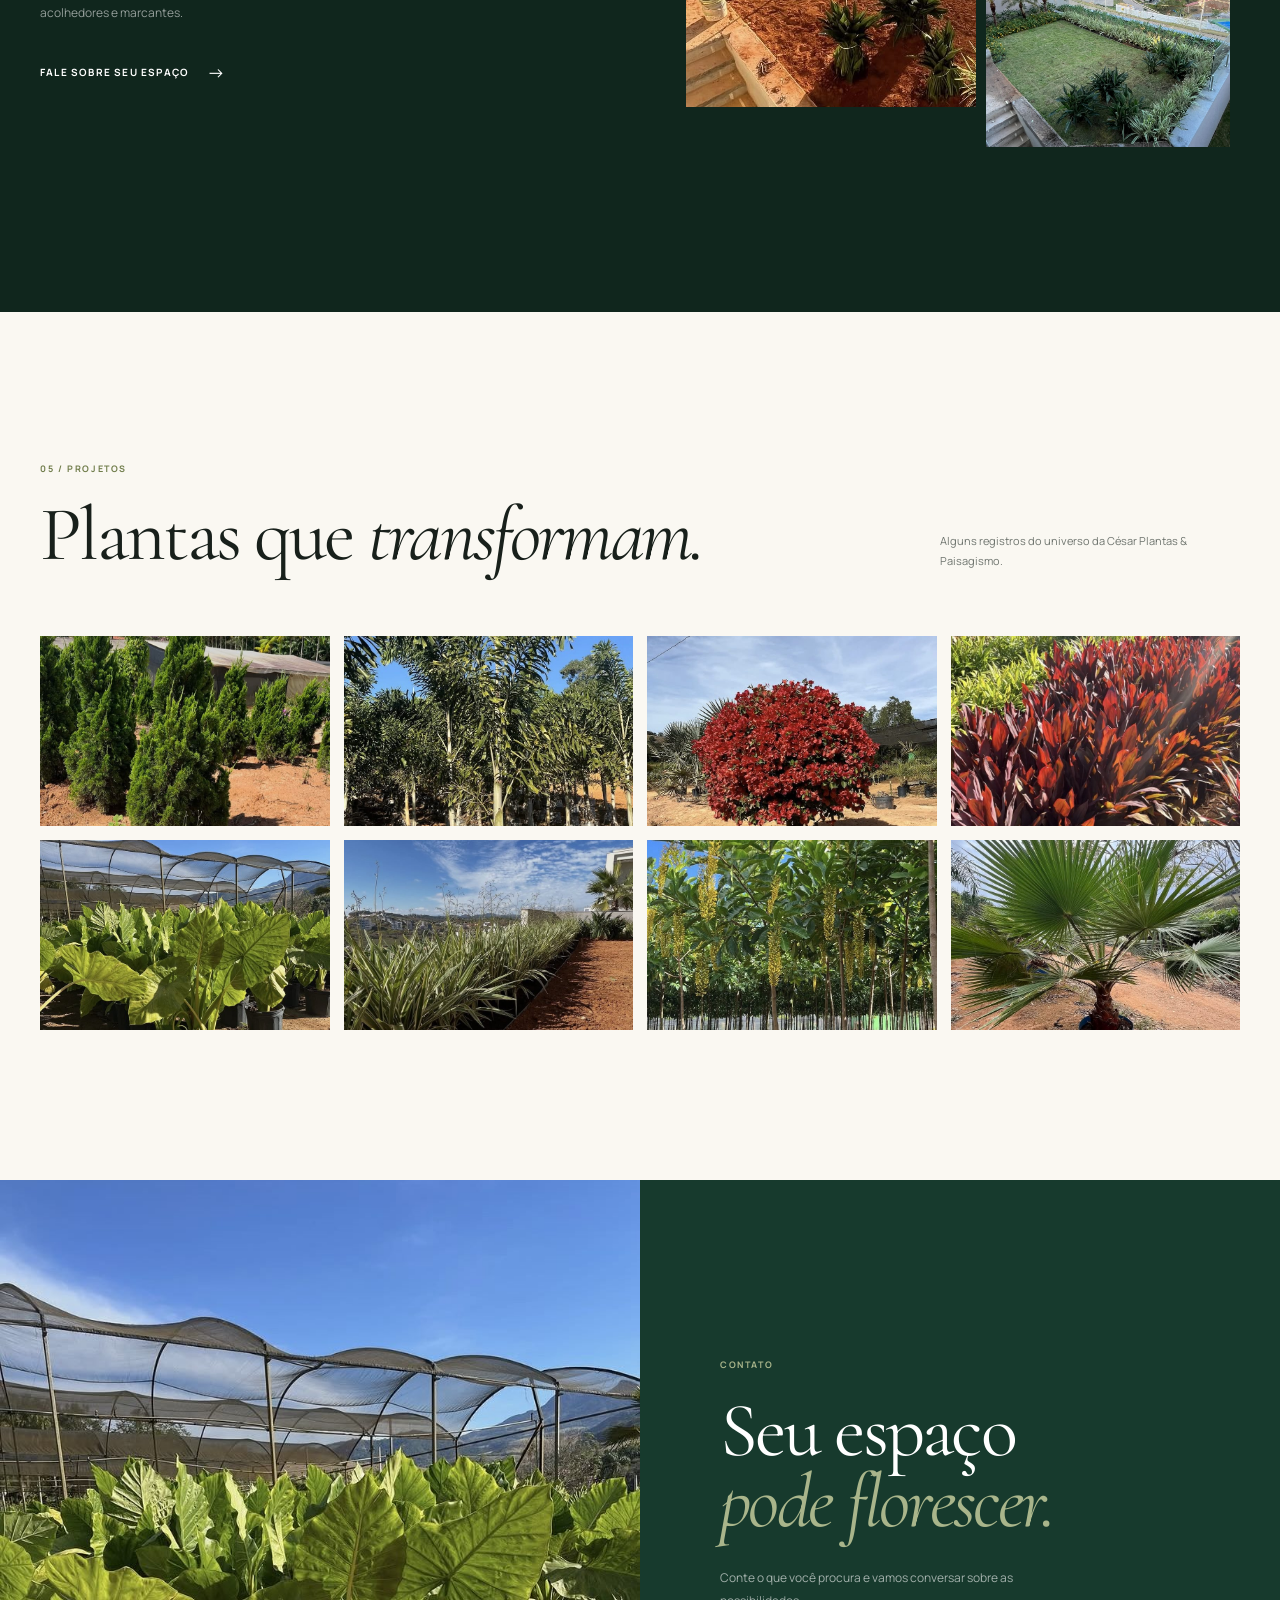
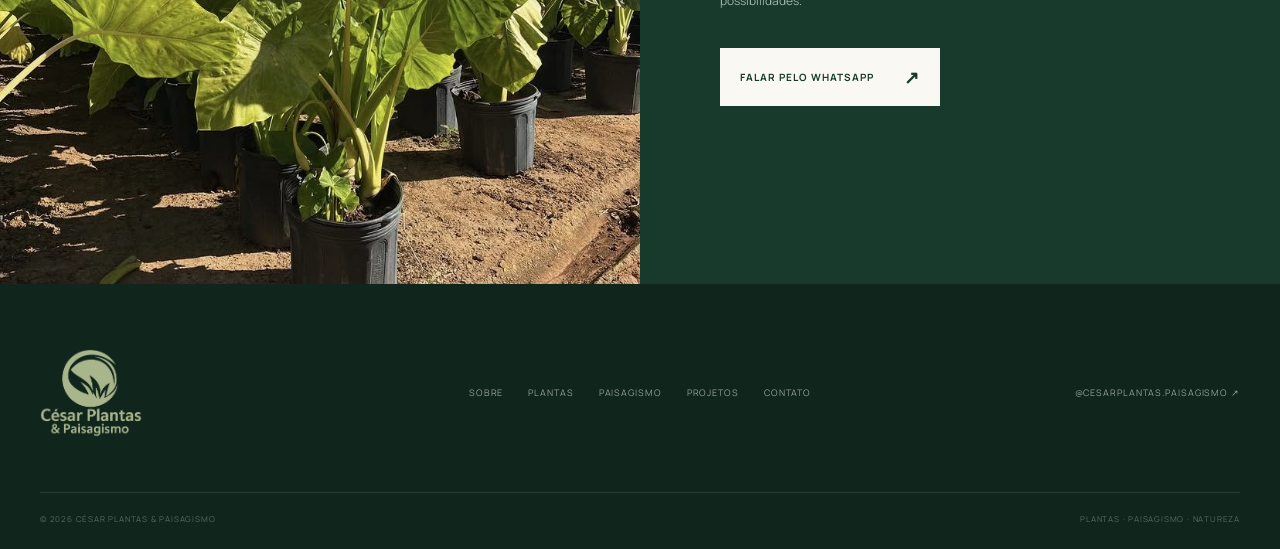
==== commit 770c1c29: "acho que foi agr ne" ====
--- a/index.html
+++ b/index.html
@@ -90,7 +90,7 @@
                         para fazer parte de cada espaço.
                     </p>
 
-                    <a href="#contato" class="main-btn">
+                    <a href="#sobre" class="main-btn">
                         Conheça nosso trabalho
                     </a>
 
@@ -152,7 +152,7 @@
                         ela irá ganhar vida.
                     </p>
 
-                    <a href="#paisagismo" class="text-link">
+                    <a href="#plantas" class="text-link">
                         Conheça nosso trabalho
                         <span>→</span>
                     </a>
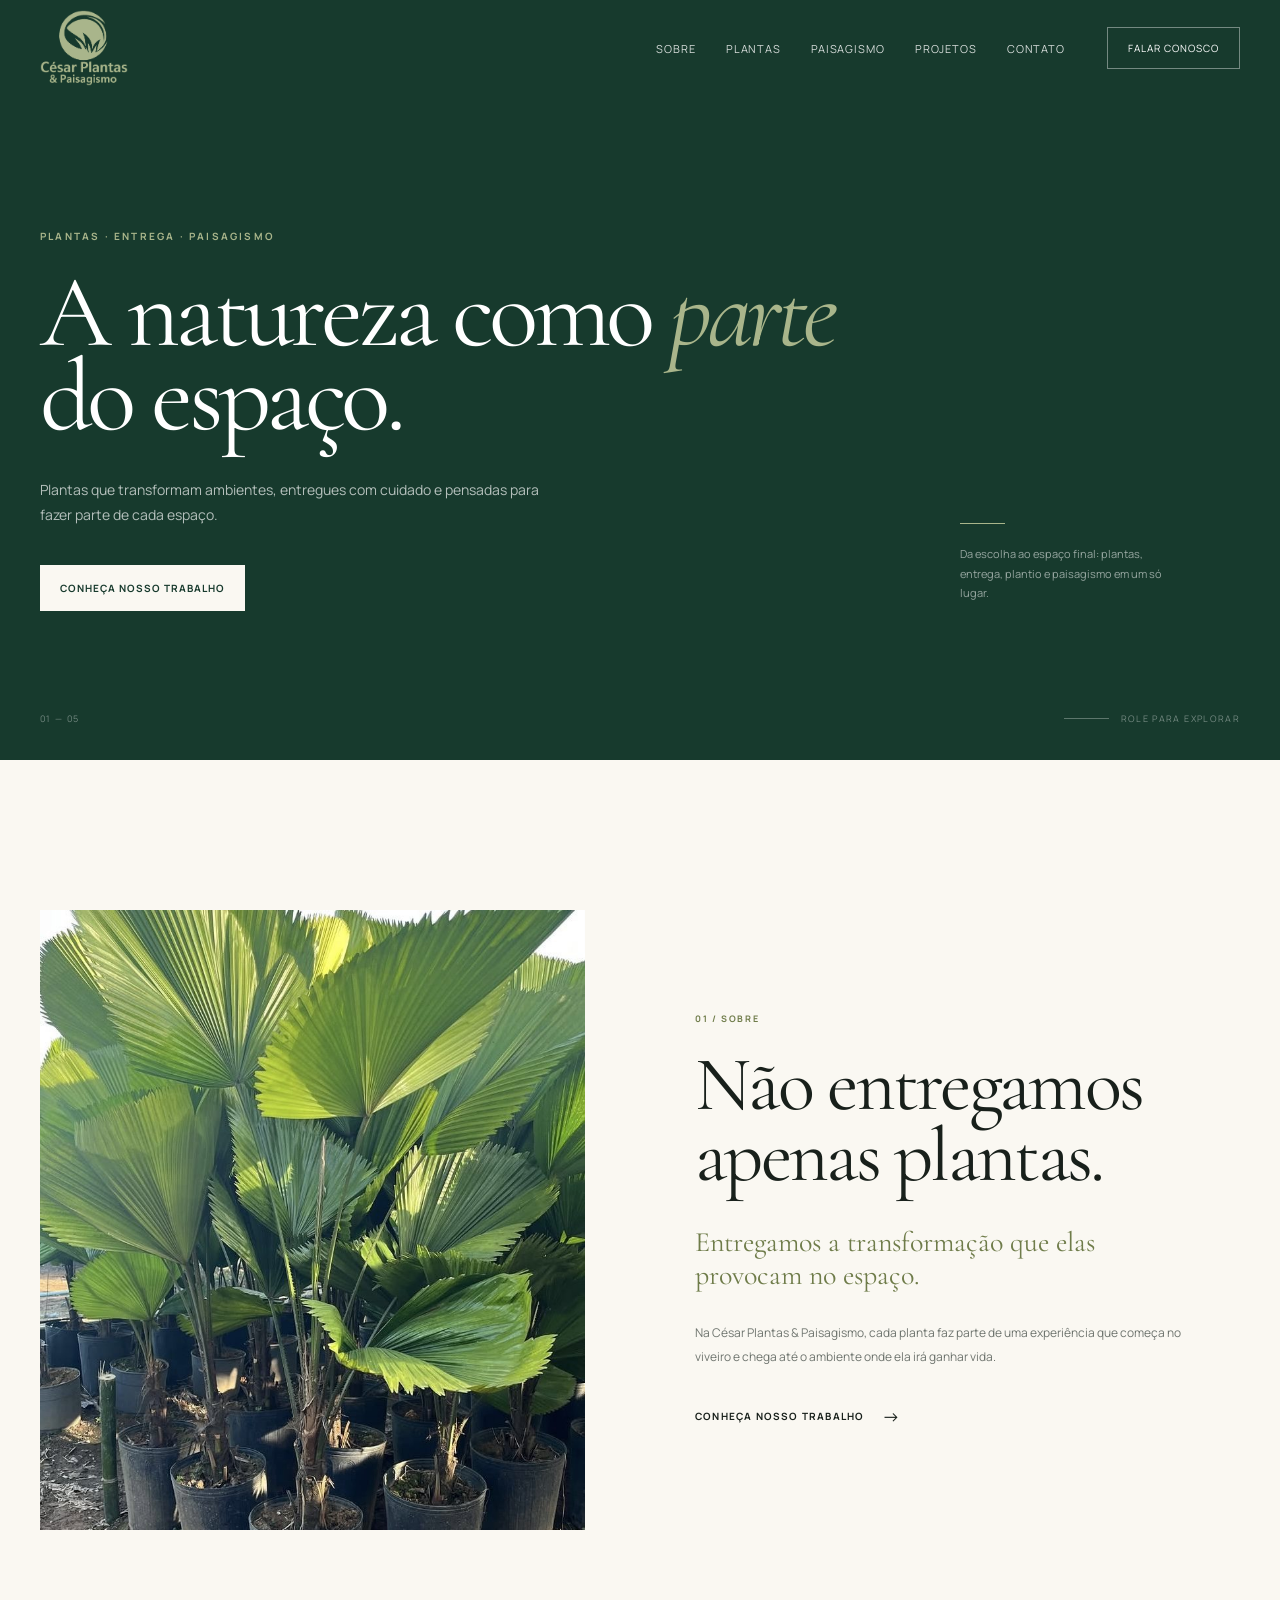
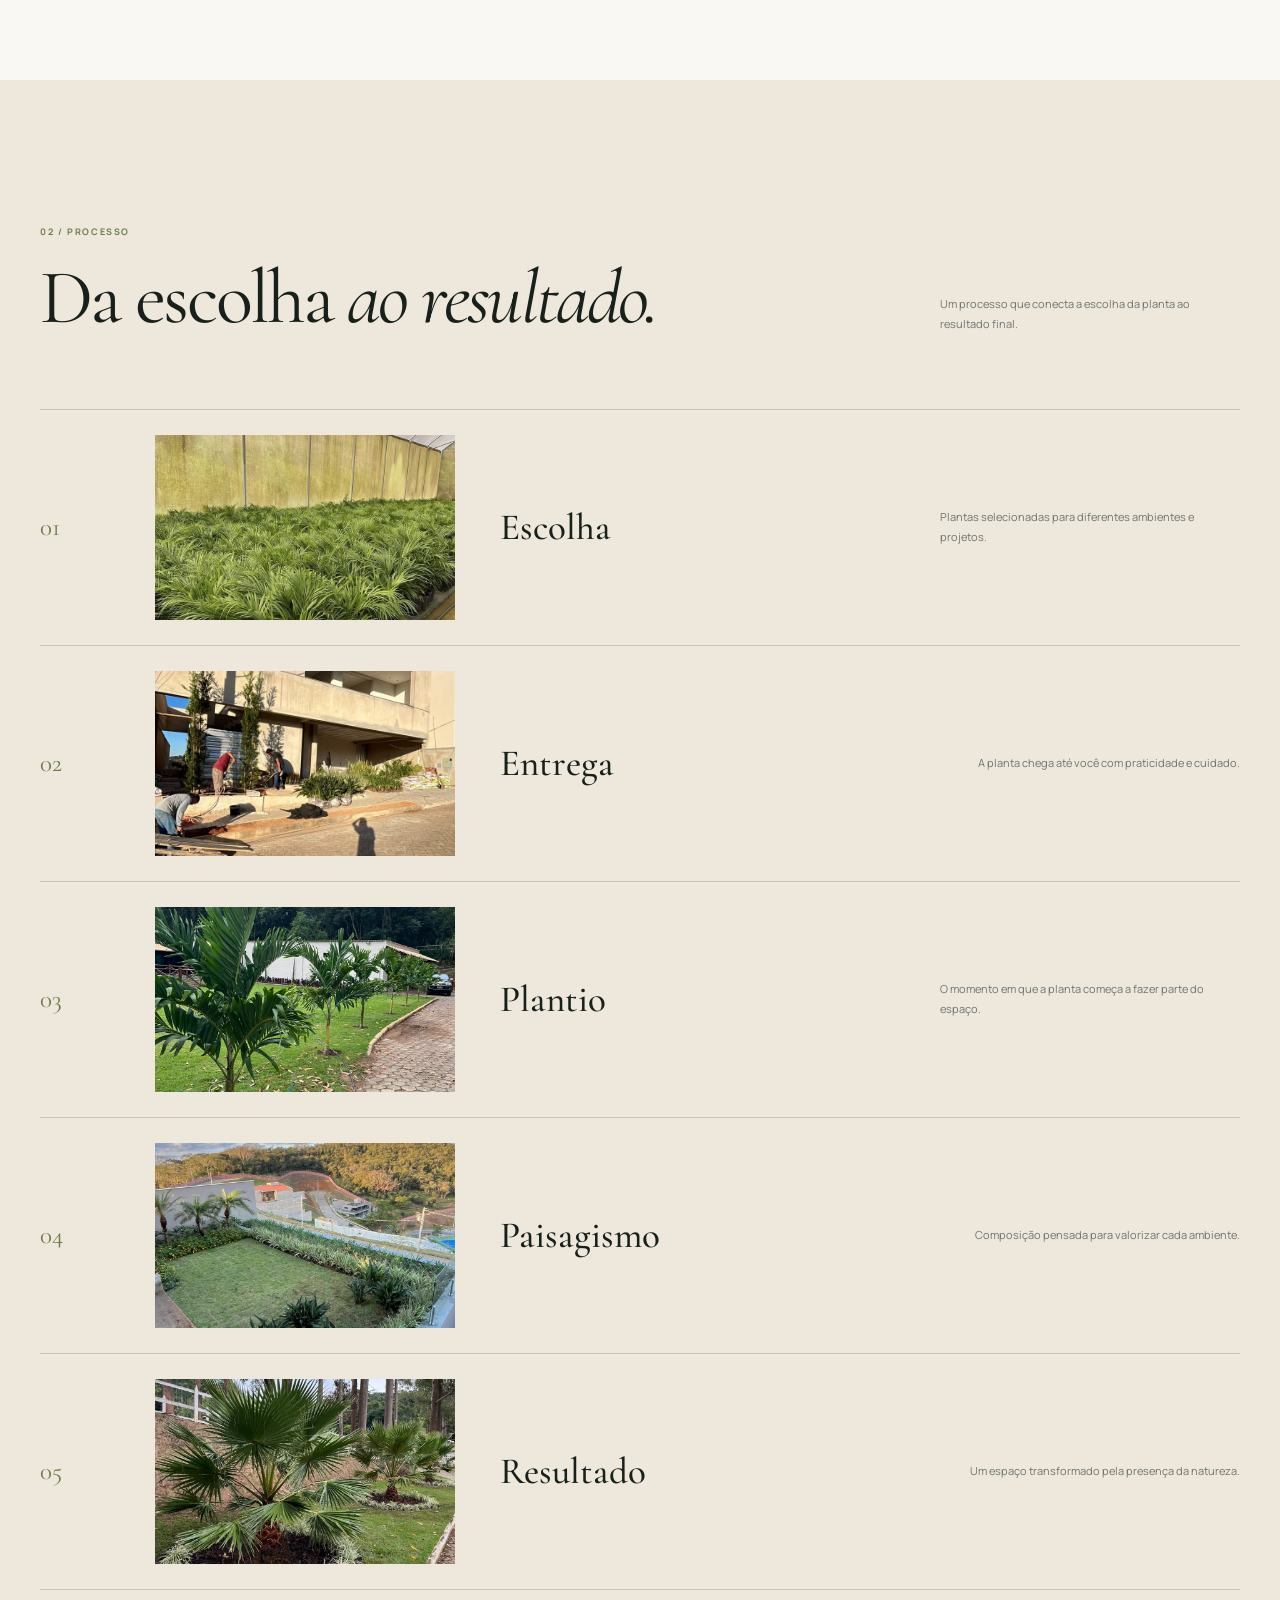
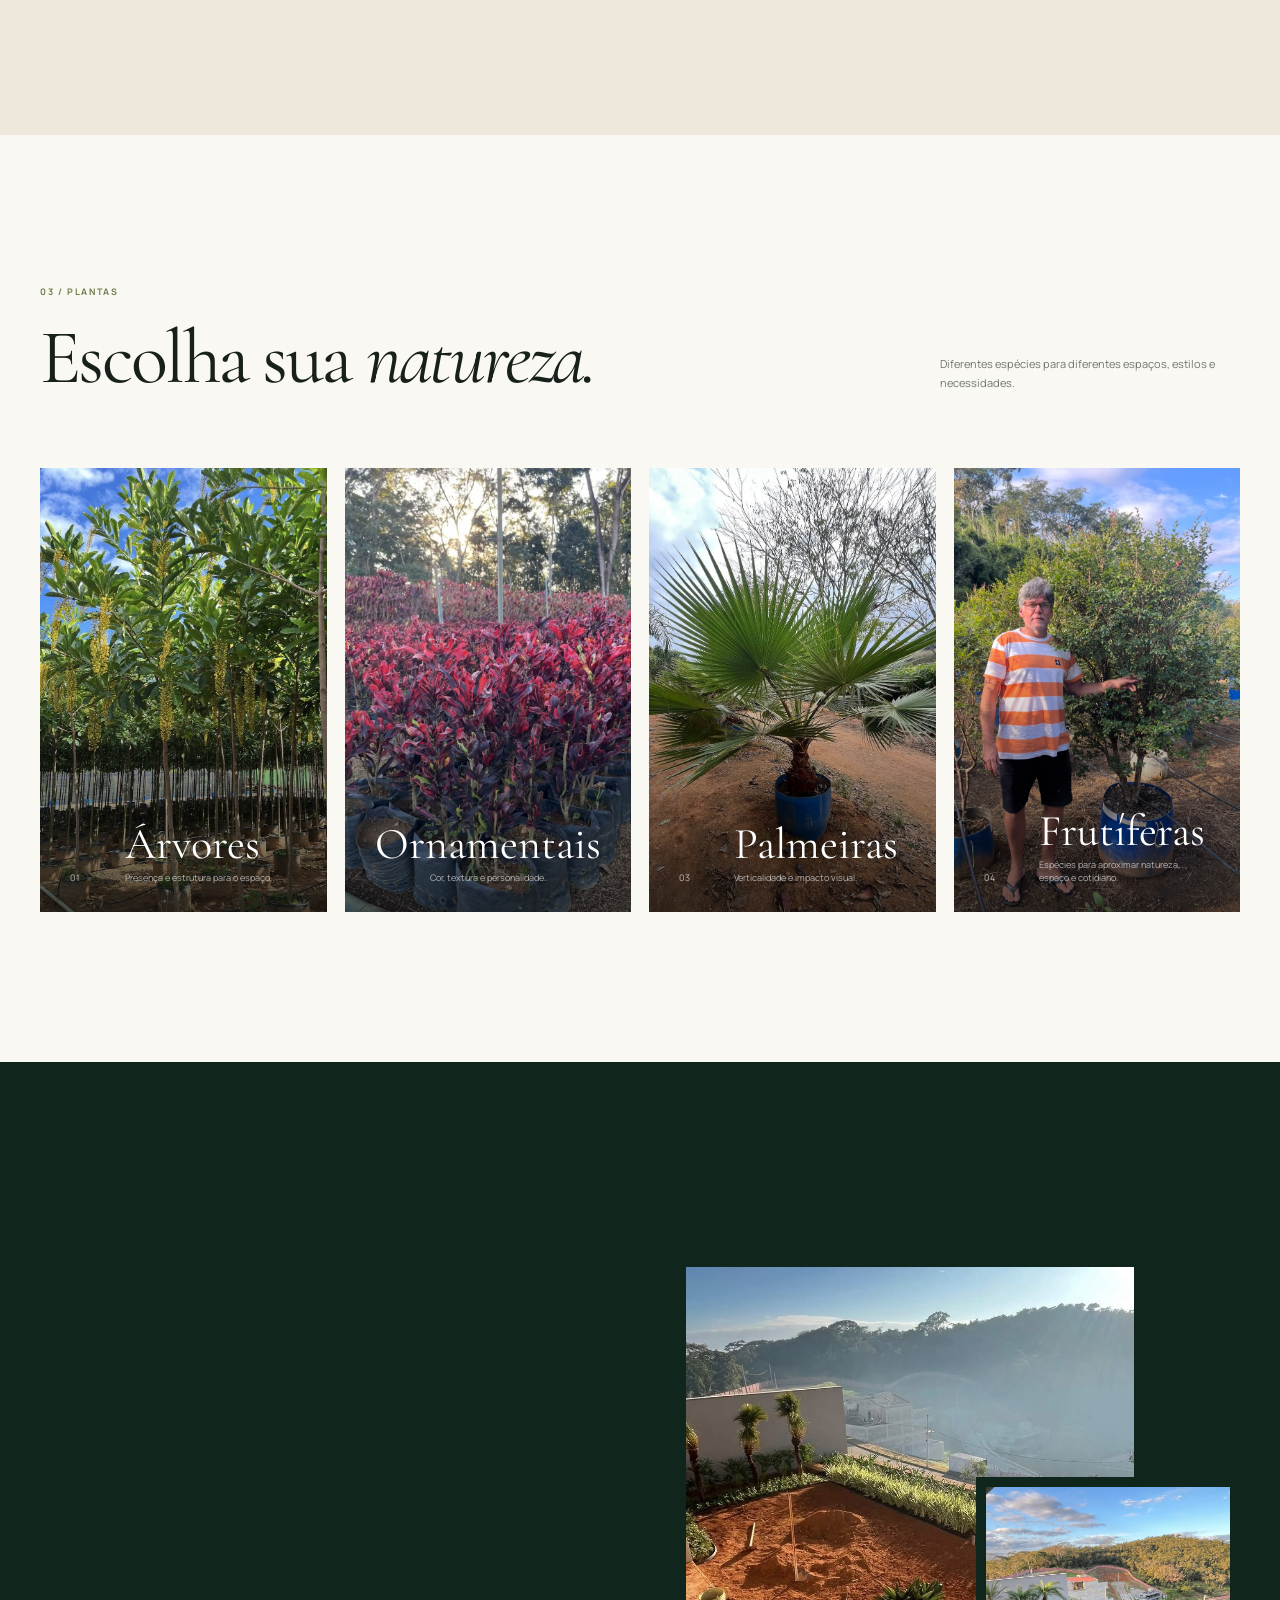
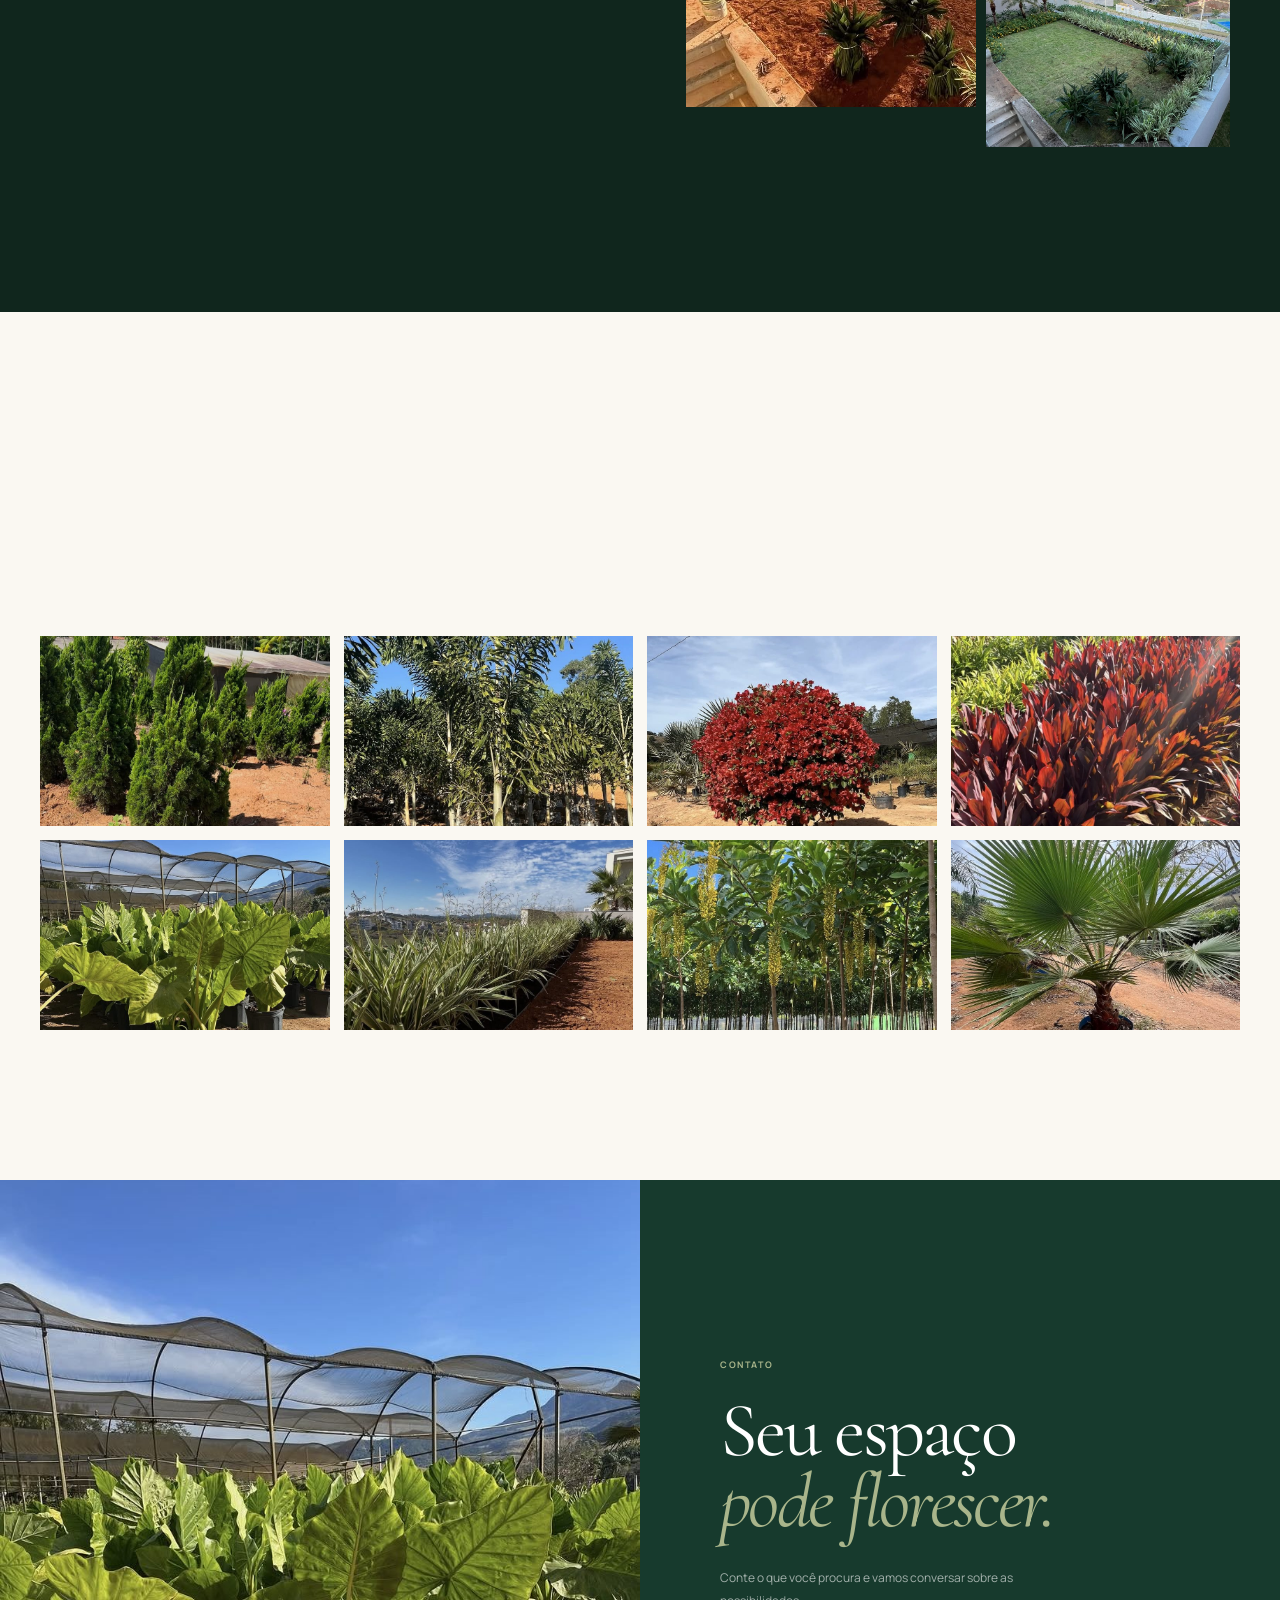
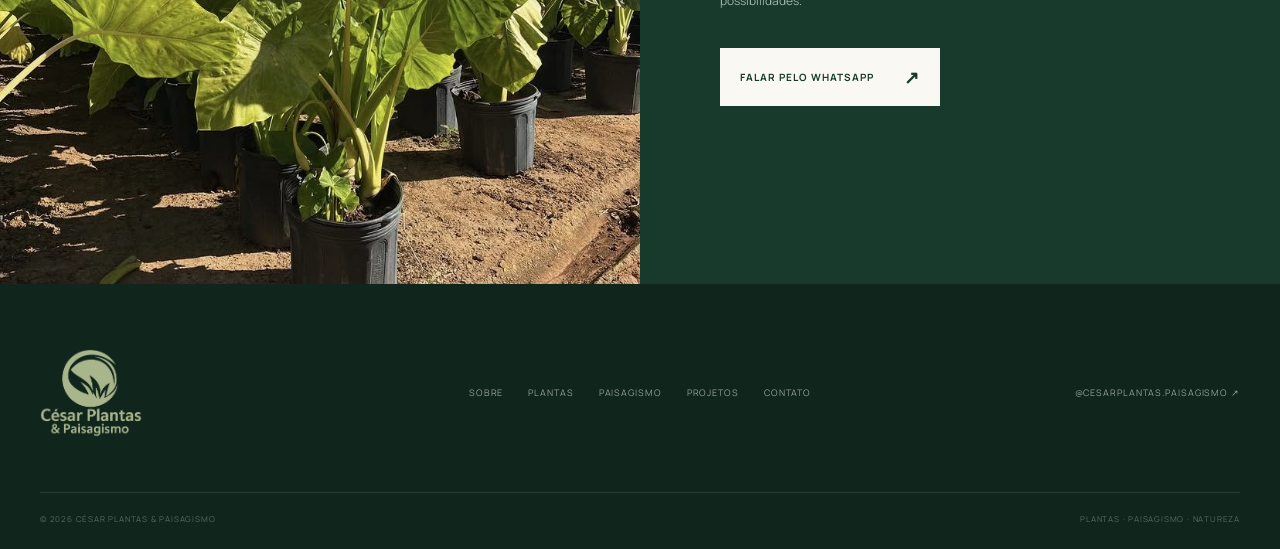
==== commit f6016939: "meudeus agr tem q ir" ====
--- a/index.html
+++ b/index.html
@@ -368,18 +368,19 @@
                     </a>
 
 
-                    <a href="#contato" class="plant-card plant-card-text reveal">
+                    <a href="#contato" class="plant-card reveal">
                         <img src="images/Frutíferas.jpeg" alt="Frutíferas no viveiro">
 
-                        <div class="plant-card-text-content">
+                        <div class="plant-card-overlay">
                             <span>04</span>
 
-                            <h3>Frutíferas</h3>
-
-                            <p>
-                                Espécies para aproximar
-                                natureza, espaço e cotidiano.
-                            </p>
+                            <div>
+                                <h3>Frutíferas</h3>
+                                <p>
+                                    Espécies para aproximar
+                                    natureza, espaço e cotidiano.
+                                </p>
+                            </div>
 
                         </div>
 
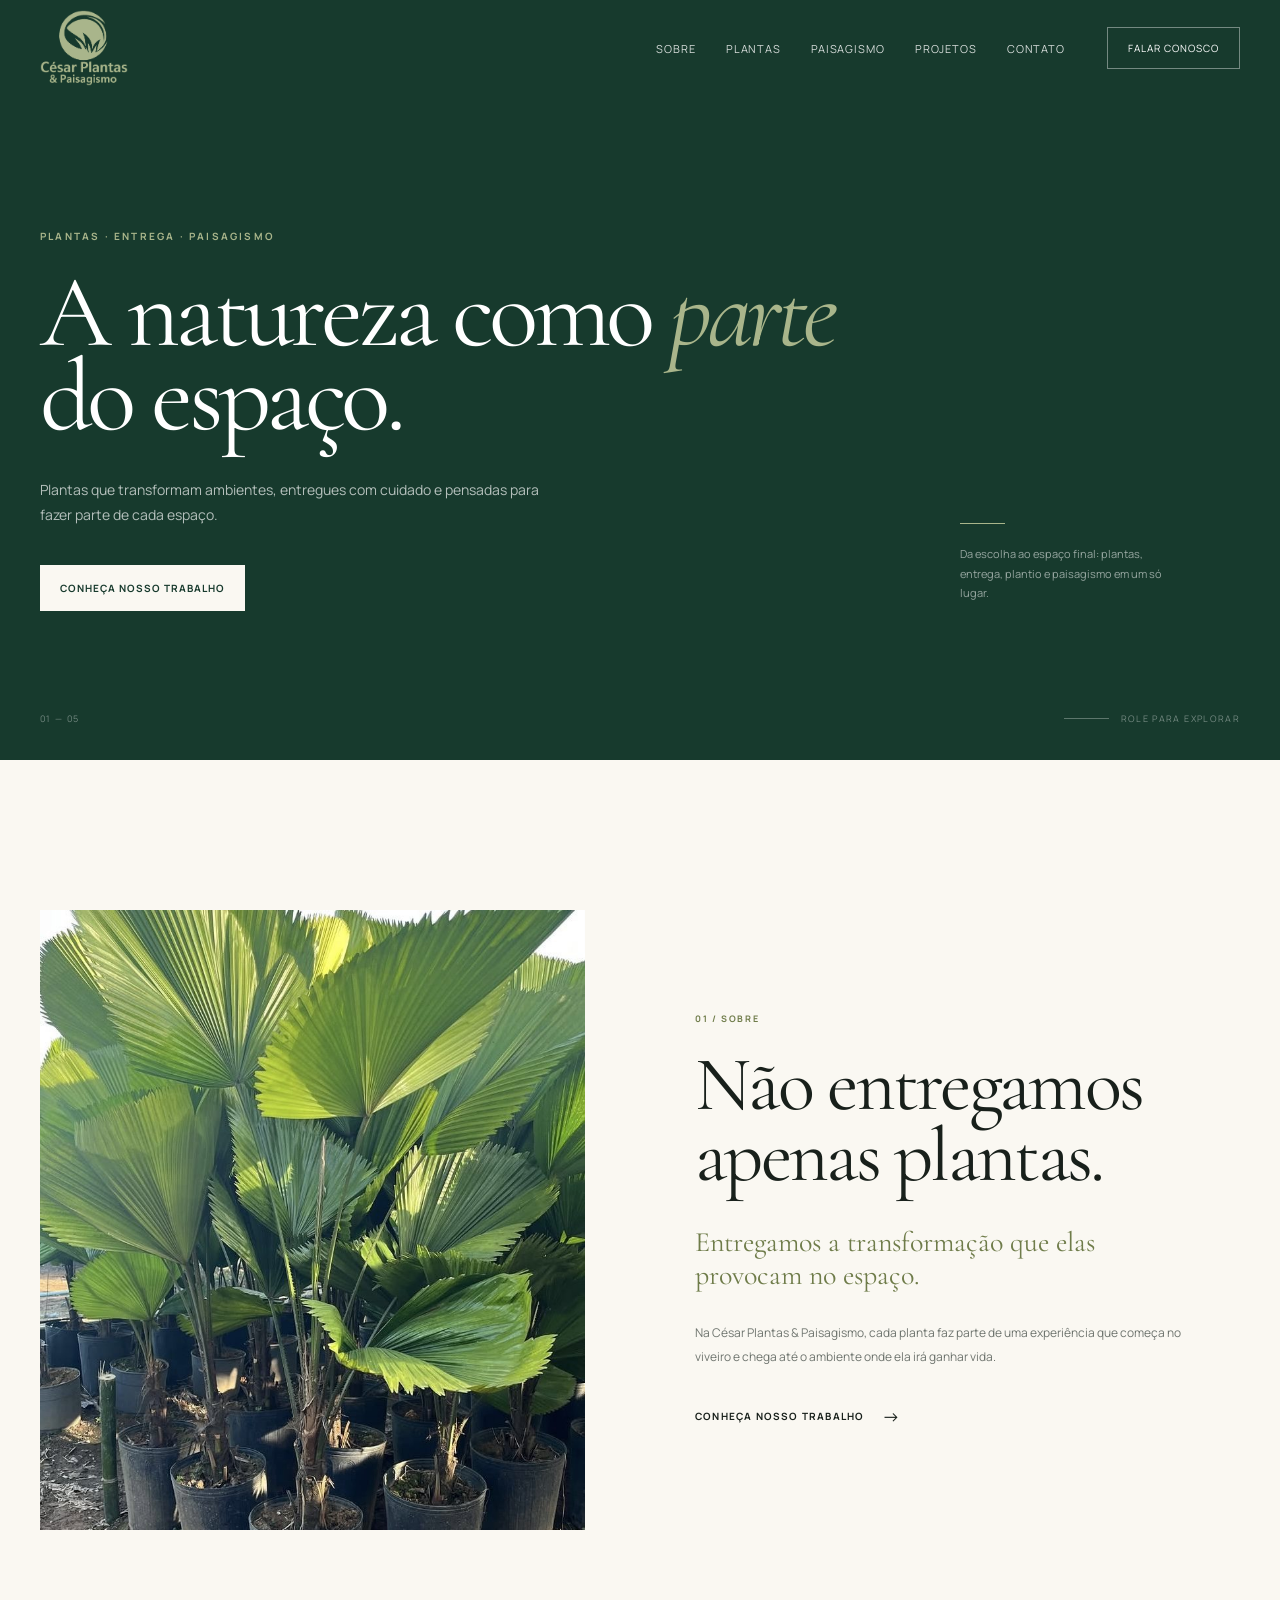
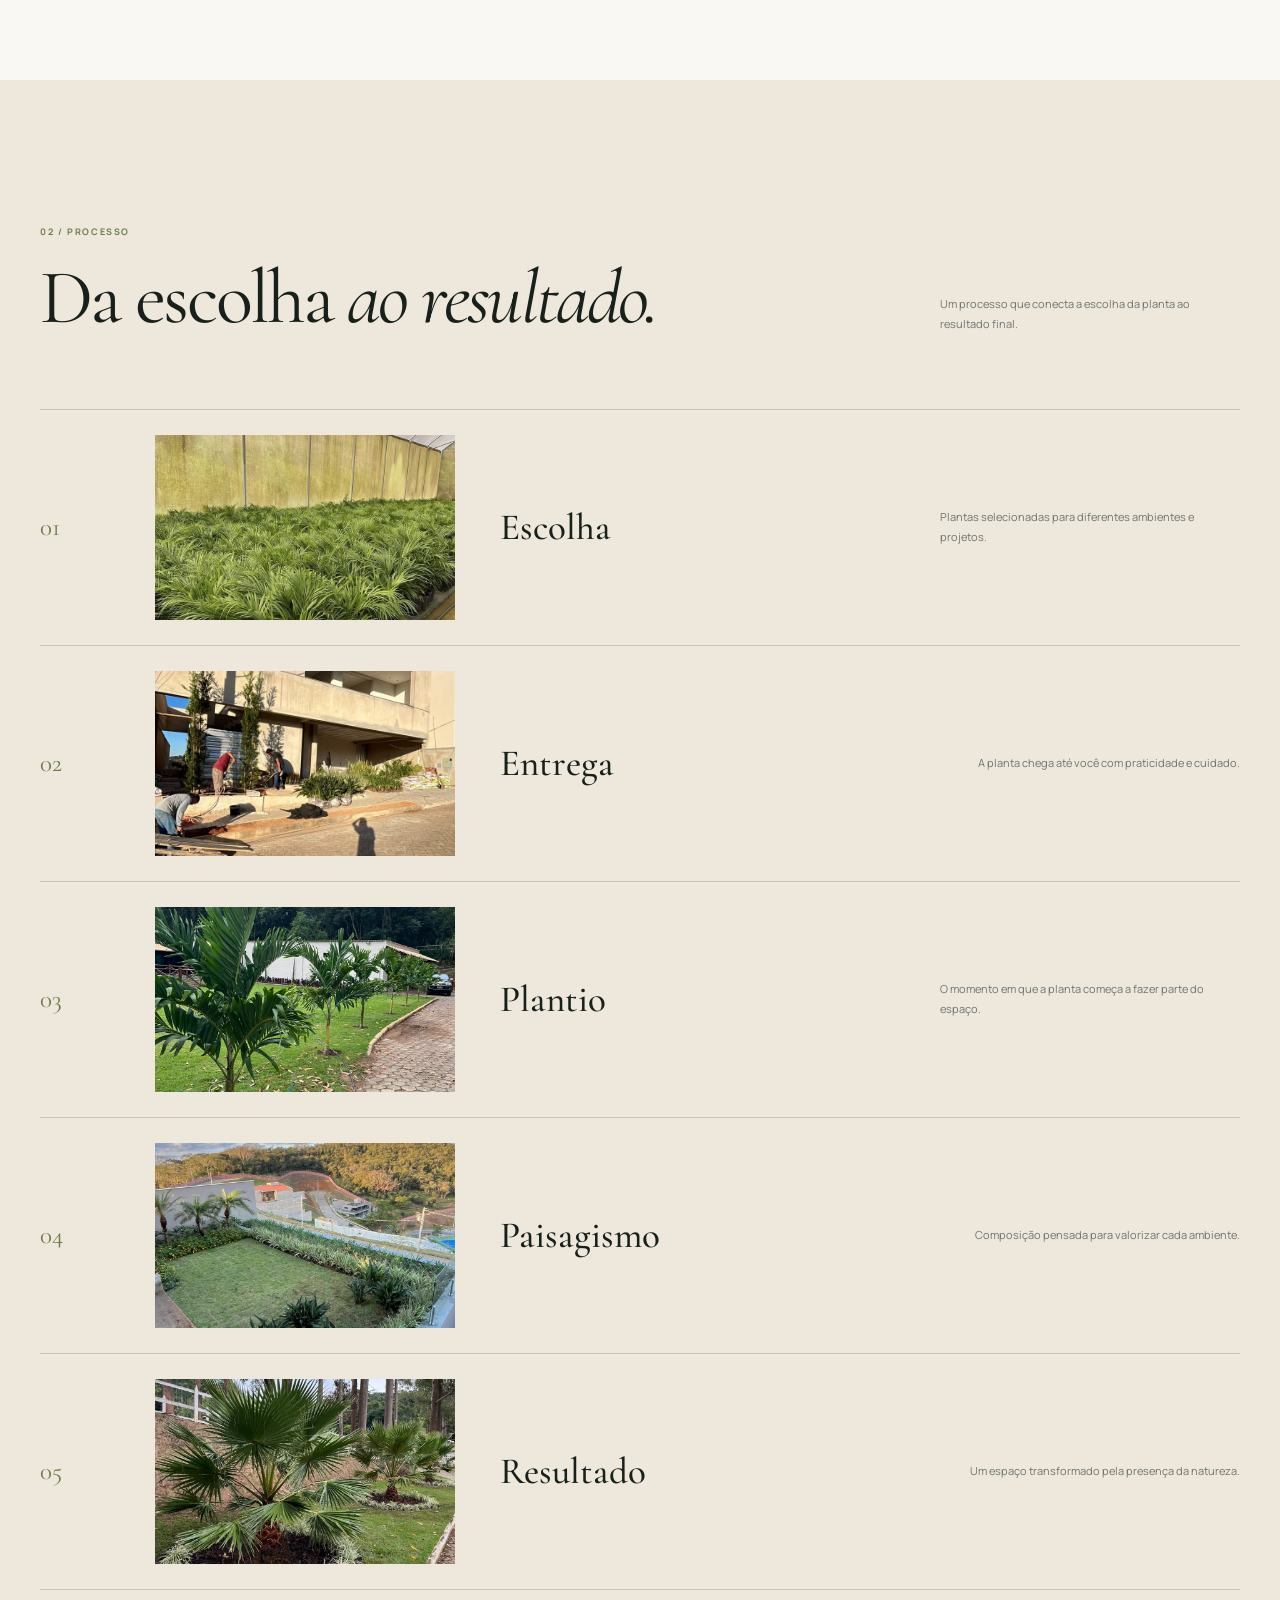
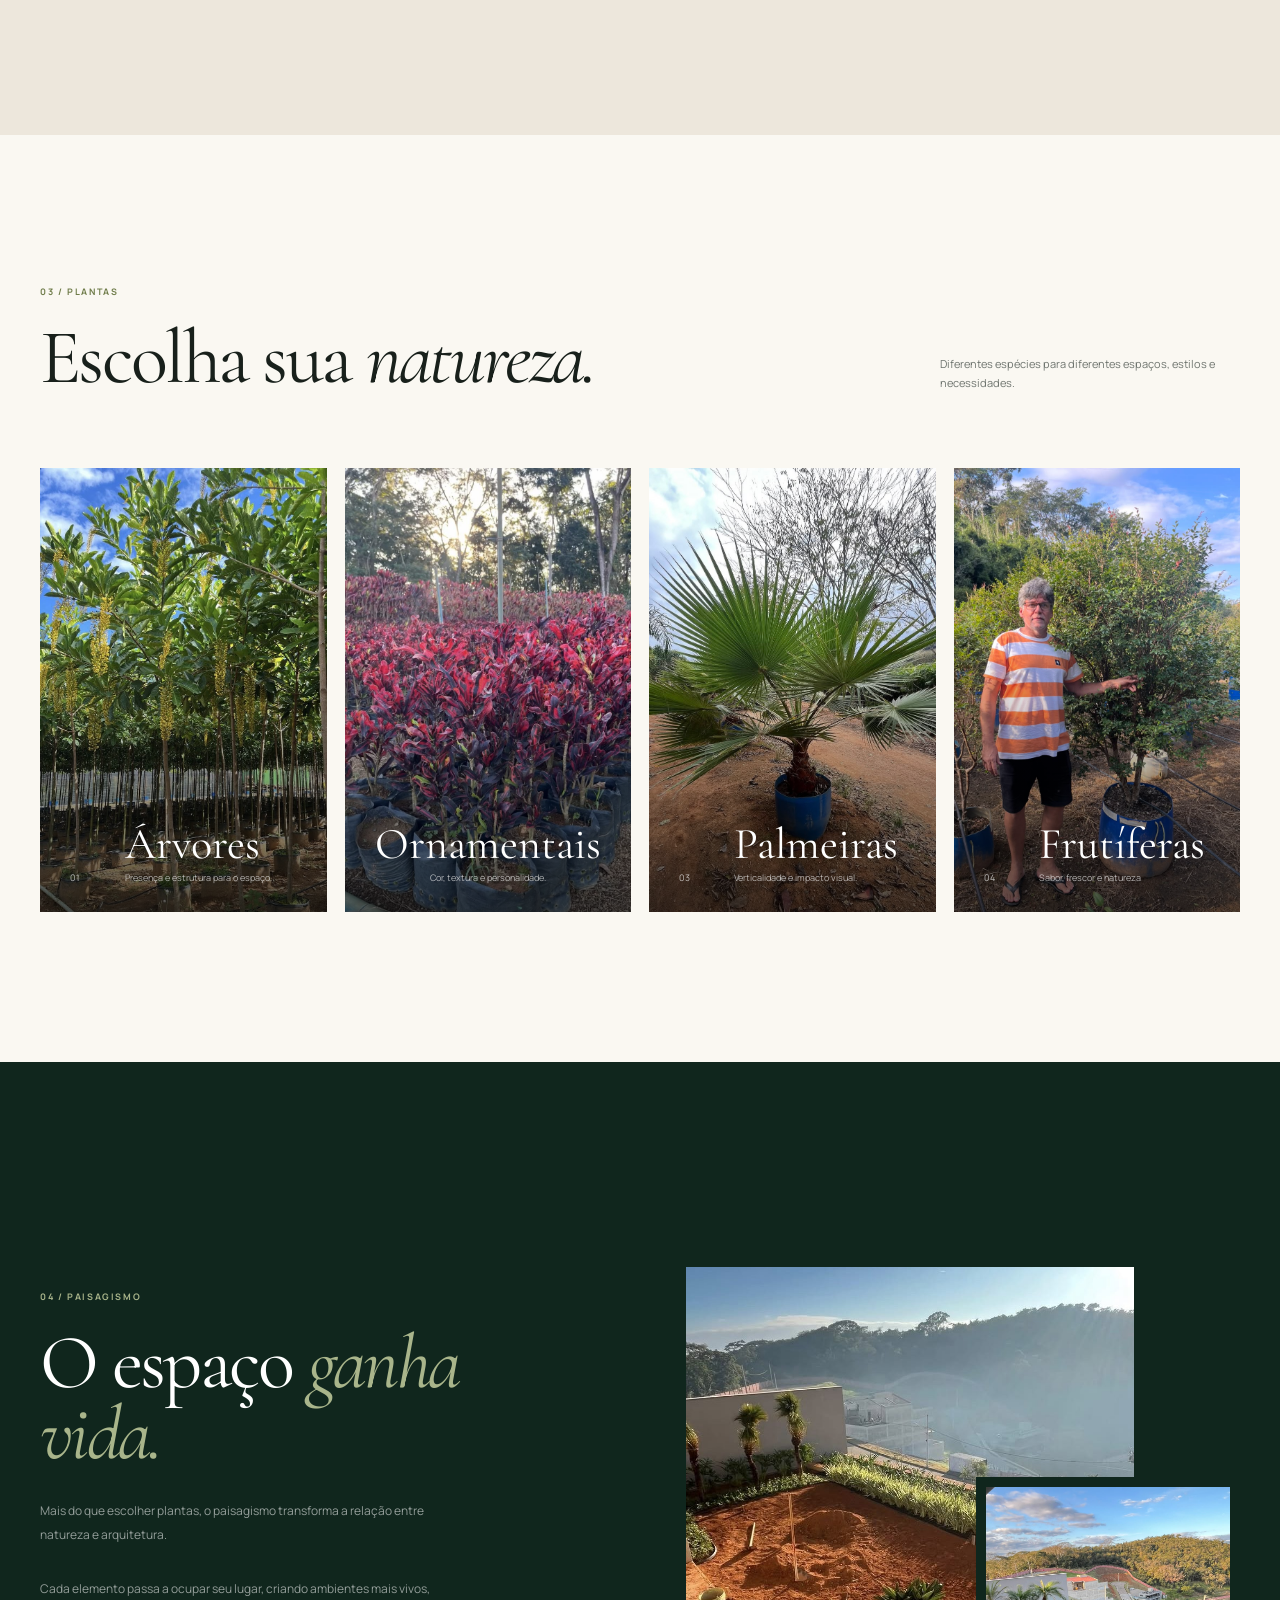
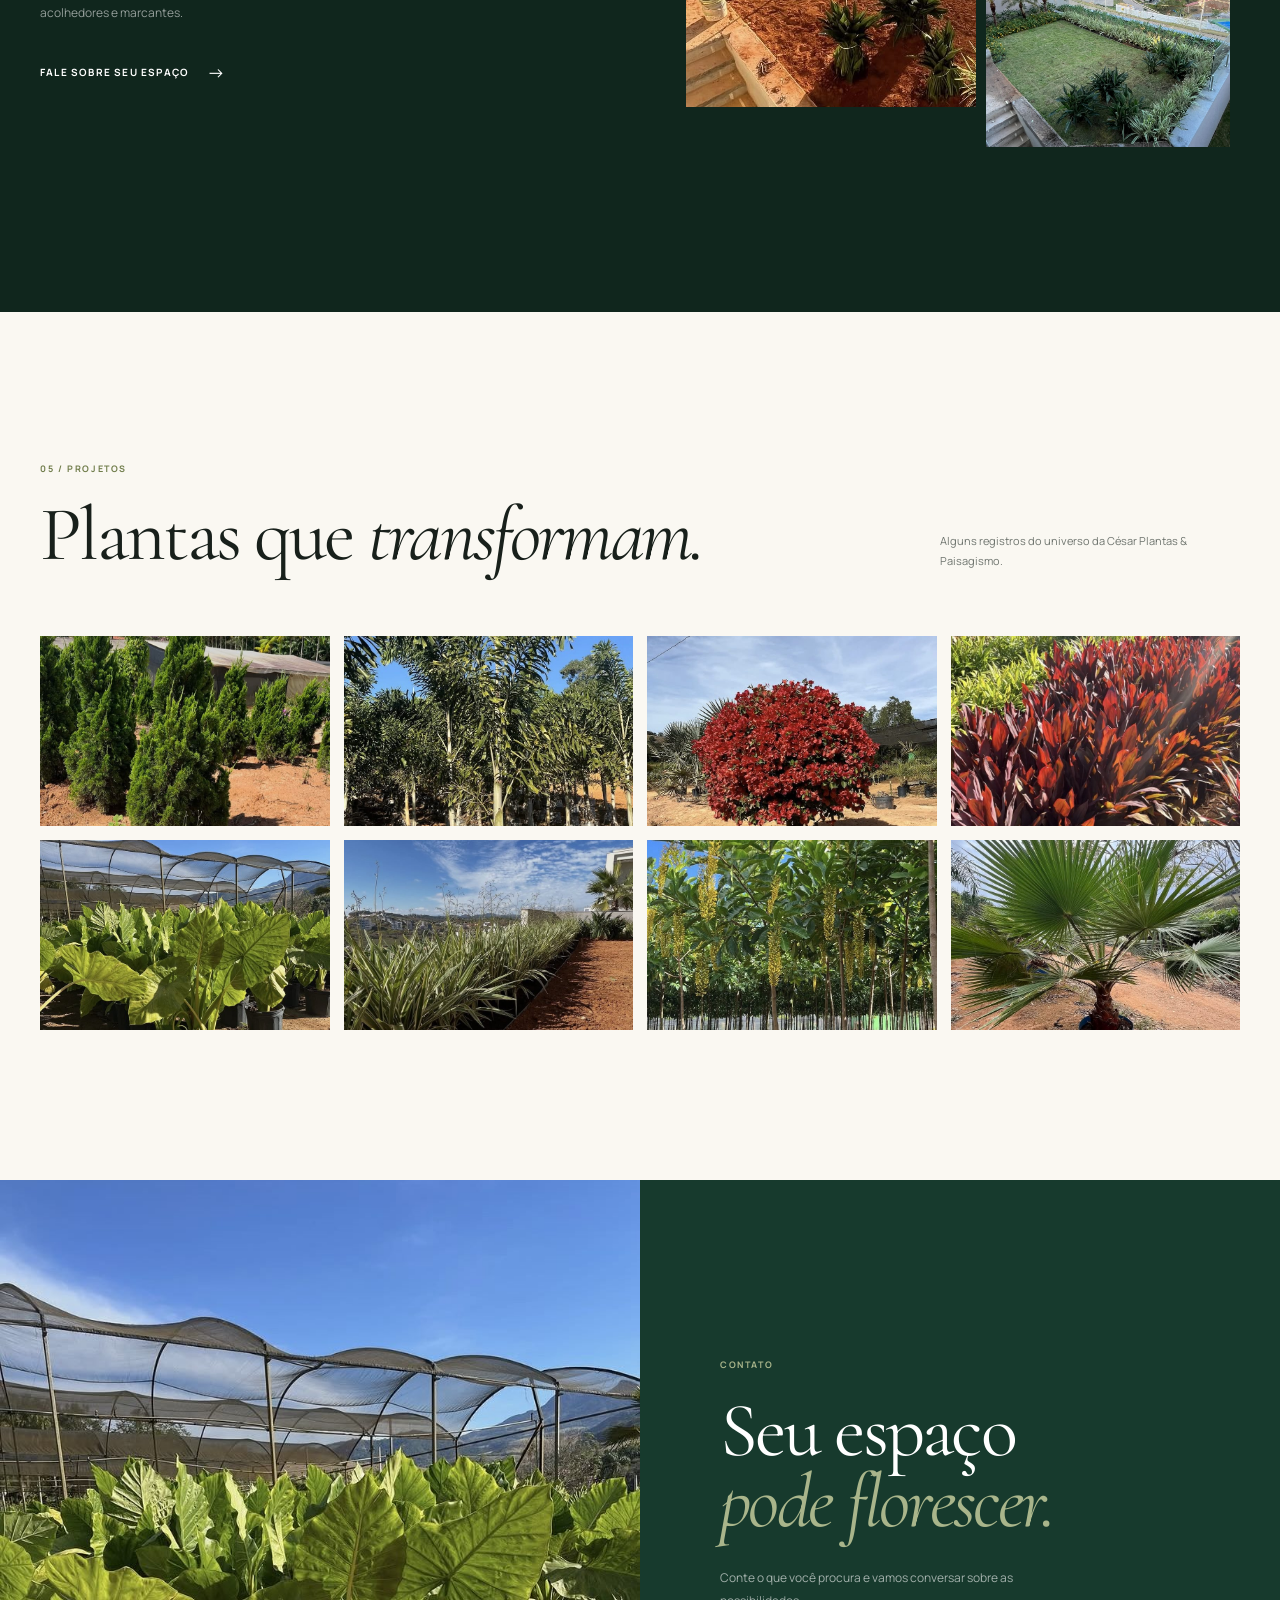
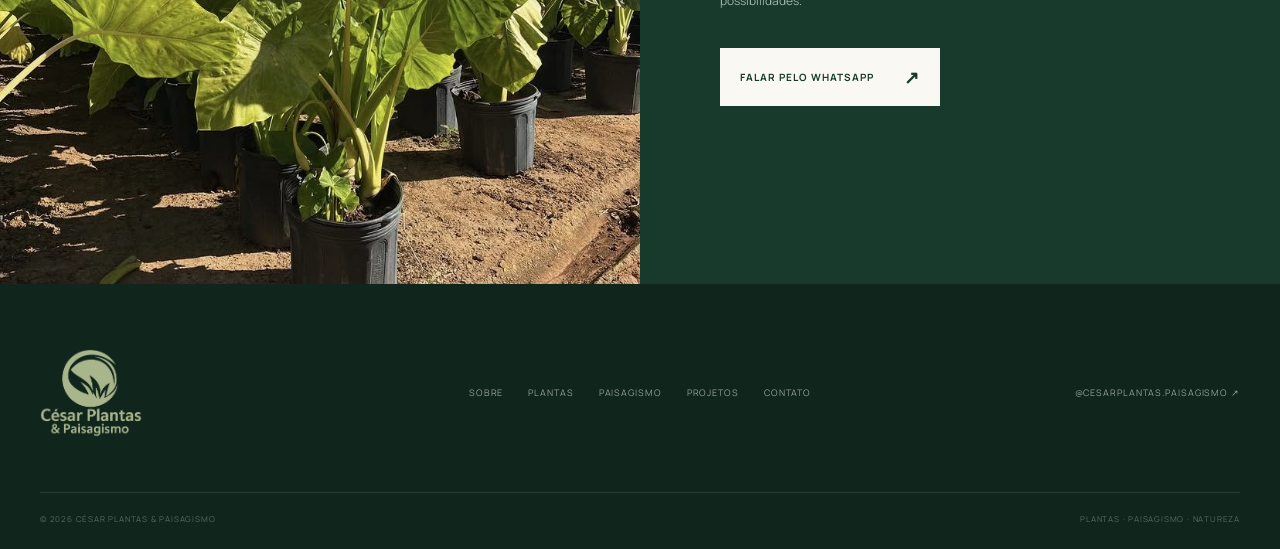
==== commit a4fb4ef1: "ajuste final" ====
--- a/index.html
+++ b/index.html
@@ -377,8 +377,7 @@
                             <div>
                                 <h3>Frutíferas</h3>
                                 <p>
-                                    Espécies para aproximar
-                                    natureza, espaço e cotidiano.
+                                   Sabor, frescor e natureza
                                 </p>
                             </div>
 
